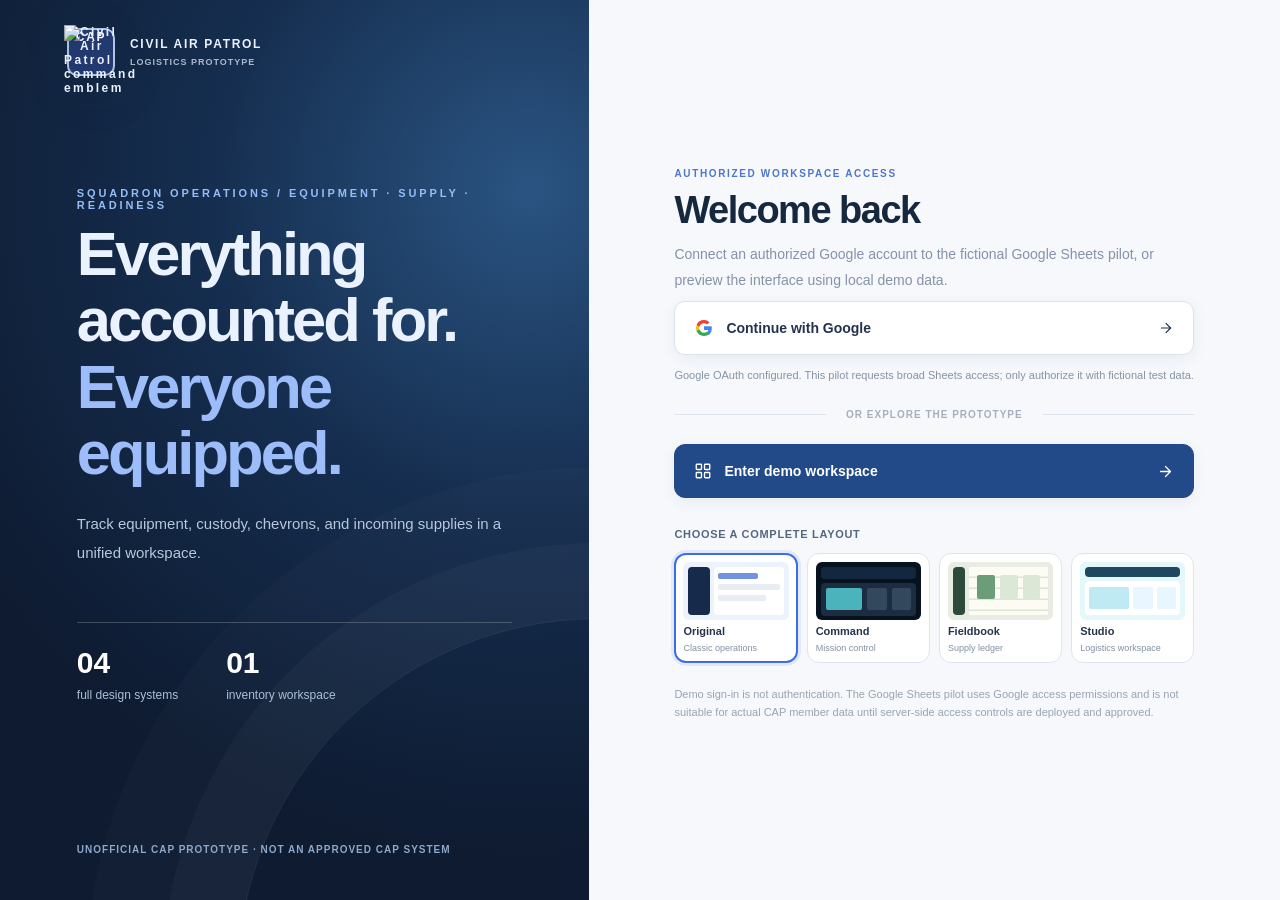
==== index.html @ 240fc0fa "Load four design architectures with restrictive frontend CSP" ====
<!doctype html>
<html lang="en">
<head>
  <meta charset="UTF-8" />
  <meta name="viewport" content="width=device-width,initial-scale=1.0" />
  <meta name="referrer" content="strict-origin-when-cross-origin" />
  <meta http-equiv="Content-Security-Policy" content="default-src 'self'; base-uri 'self'; object-src 'none'; form-action 'self'; frame-ancestors 'none'; script-src 'self' https://accounts.google.com/gsi/client; style-src 'self' 'unsafe-inline' https://accounts.google.com/gsi/style; img-src 'self' https://upload.wikimedia.org data:; connect-src 'self' https://accounts.google.com/gsi/ https://sheets.googleapis.com https://www.googleapis.com; frame-src https://accounts.google.com/gsi/; upgrade-insecure-requests" />
  <meta name="theme-color" content="#101c31" />
  <meta name="description" content="Squadron Logistics: fictional-data inventory and equipment issue management proof of concept." />
  <title>Squadron Logistics · Operations</title>
  <link rel="stylesheet" href="./styles.css" />
  <link rel="stylesheet" href="./themes.css" />
  <link rel="stylesheet" href="./design-systems.css" />
</head>
<body>
  <div id="app"></div>
  <script src="https://accounts.google.com/gsi/client" async defer></script>
  <script src="./config.js"></script>
  <script src="./sheets-adapter.js"></script>
  <script src="./app.js" defer></script>
</body>
</html>
---- styles.css ----
:root{font-family:Inter,-apple-system,BlinkMacSystemFont,"Segoe UI",Roboto,Arial,sans-serif;color:#17263d;background:#f5f7fb;font-synthesis:none;--dark:#101c31;--dark2:#162840;--line:#e7ebf1;--muted:#738094;--blue:#3563e9;--blue-dark:#2447bb;--green:#159a72;--amber:#da8b20;--red:#d4535f;--shadow:0 2px 6px rgba(19,38,70,.035),0 12px 30px rgba(19,38,70,.025)}*{box-sizing:border-box}body{margin:0;min-height:100vh}button,input,select,textarea{font:inherit}button{cursor:pointer}button:disabled{opacity:.45;cursor:not-allowed}svg{display:block}.layout{display:flex;min-height:100vh}.sidebar{width:260px;flex:none;background:#111e33;color:#dce5f0;display:flex;flex-direction:column;min-height:100vh;position:sticky;top:0;height:100vh;border-right:1px solid #1b2c45}.brand{padding:27px 21px 29px;display:flex;align-items:center;gap:12px}.brand-logo{height:37px;width:37px;background:linear-gradient(145deg,#6081ff,#3152dc);border-radius:11px;color:white;display:grid;place-items:center;box-shadow:0 4px 14px #274ebc55}.brand-copy b{display:block;font-size:15px;letter-spacing:-.25px;color:white}.brand-copy span{font-size:11px;color:#94a6c1;letter-spacing:.02em}.nav-section{margin:9px 19px 11px;color:#61758f;font-size:10px;font-weight:750;text-transform:uppercase;letter-spacing:1.7px}.nav-list{padding:0 11px}.nav-item{display:flex;align-items:center;gap:13px;width:100%;border:0;text-align:left;padding:12px 15px;margin:2px 0;color:#aebcd0;background:transparent;border-radius:9px;font-size:13px;font-weight:550;transition:.15s}.nav-item .ni{width:18px;height:18px}.nav-item:hover{background:#1d304b;color:white}.nav-item.active{background:#23416a;color:#fff;box-shadow:inset 3px 0 0 #6f9bff}.nav-number{margin-left:auto;font-size:11px;background:#2e4160;color:#cedcf0;padding:3px 7px;border-radius:20px}.sidebar-bottom{margin-top:auto;padding:20px 16px 25px}.side-help{border:1px solid #2c3f5b;border-radius:12px;padding:14px;background:#172740}.side-help .pill{display:inline-block;color:#9dc0ff;font-size:10px;font-weight:750;letter-spacing:.5px;margin-bottom:8px}.side-help b{display:block;color:#f3f7ff;font-size:12px;margin-bottom:5px}.side-help p{font-size:11px;color:#8fa2be;line-height:1.6;margin:0}.side-user{display:flex;align-items:center;gap:10px;margin-top:20px;border-top:1px solid #263650;padding-top:20px}.avatar{height:33px;width:33px;background:#375a95;color:white;border-radius:10px;display:grid;place-items:center;font-size:11px;font-weight:800}.side-user strong{display:block;font-size:12px;color:#e7eff8}.side-user small{font-size:11px;color:#91a3bc}.main{flex:1;min-width:0}.topbar{height:74px;background:#fff;border-bottom:1px solid #e9edf3;display:flex;align-items:center;justify-content:space-between;padding:0 41px}.breadcrumbs{font-size:12px;color:#92a0b3;display:flex;align-items:center;gap:9px}.breadcrumbs strong{color:#34415a;font-weight:650}.top-actions{display:flex;align-items:center;gap:13px}.demo-pill{background:#eef5ff;border:1px solid #dbe9ff;color:#3565c2;border-radius:30px;padding:7px 11px;font-size:11px;font-weight:720;display:flex;align-items:center;gap:7px}.dot{height:6px;width:6px;background:currentColor;border-radius:50%}.top-date{font-size:12px;color:#8894a6}.top-circle{width:34px;height:34px;border-radius:50%;background:#f2f5fb;display:grid;place-items:center;border:1px solid #e8edf5;color:#57729a}.content{padding:33px 41px 50px;max-width:1570px;margin:0 auto}.page-lead{display:flex;align-items:flex-start;justify-content:space-between;gap:20px;margin-bottom:26px}.eyebrow{font-size:10px;font-weight:800;text-transform:uppercase;letter-spacing:2px;color:#4e76ca;margin-bottom:9px}.page-lead h1{font-size:28px;letter-spacing:-1.1px;margin:0 0 7px;font-weight:760;color:#19283e}.page-lead p{color:#7a879b;font-size:13px;margin:0;line-height:1.55}.actions{display:flex;align-items:center;gap:10px;flex-wrap:wrap}.btn{display:inline-flex;align-items:center;justify-content:center;gap:8px;border-radius:9px;padding:10px 14px;border:1px solid #dce3ef;background:#fff;color:#34455e;font-weight:650;font-size:12px;min-height:38px;box-shadow:0 1px 1px #172a4908;transition:background .15s,border-color .15s,transform .15s}.btn svg{width:15px;height:15px}.btn:hover{background:#f6f9fe;border-color:#c8d3e5}.btn:active{transform:translateY(1px)}.btn-primary{color:white;background:#3563e9;border-color:#3563e9;box-shadow:0 3px 8px #3463e922}.btn-primary:hover{color:white;background:#294fd0;border-color:#294fd0}.btn-danger{color:#c74652;border-color:#f4d4d8}.btn-ghost{box-shadow:none;background:transparent;border:0}.btn-small{min-height:30px;padding:6px 10px;font-size:11px}.btn-icon{min-height:32px;width:34px;padding:6px}.metrics{display:grid;grid-template-columns:repeat(4,minmax(0,1fr));gap:17px;margin-bottom:20px}.metric{border:1px solid #e8edf4;background:#fff;border-radius:13px;padding:19px 20px;box-shadow:var(--shadow)}.metric-head{display:flex;justify-content:space-between;align-items:center;margin-bottom:19px}.metric-label{font-size:12px;color:#6f7d91;font-weight:600}.metric-icon{width:34px;height:34px;border-radius:10px;display:grid;place-items:center}.metric-icon svg{height:17px;width:17px}.metric-icon.blue{color:#386cda;background:#edf3ff}.metric-icon.green{color:#159b73;background:#e9f8f2}.metric-icon.amber{color:#bb801b;background:#fff5df}.metric-icon.red{color:#ca5c5d;background:#fff0f0}.metric-number{font-size:29px;font-weight:780;letter-spacing:-1.1px;color:#1a2940;line-height:1}.metric-foot{margin-top:10px;color:#99a4b2;font-size:11px;display:flex;gap:5px;align-items:center}.metric-foot .positive{color:#179574;font-weight:700}.dashboard-grid{display:grid;grid-template-columns:1.54fr 1fr;gap:19px;margin-bottom:20px}.panel{background:#fff;border:1px solid #e9edf3;border-radius:13px;box-shadow:var(--shadow);min-width:0;overflow:hidden}.panel-head{display:flex;align-items:flex-start;justify-content:space-between;padding:20px 22px 17px;gap:12px}.panel-head h3{font-size:14px;letter-spacing:-.25px;margin:0 0 5px;color:#24324a}.panel-head p{font-size:11px;color:#94a0b1;margin:0}.link{border:0;background:none;color:#426cde;font-size:11px;font-weight:700;padding:5px 0}.utilization{display:flex;justify-content:space-between;align-items:end;margin:12px 22px 18px}.utilization h2{font-size:28px;margin:0;font-weight:780;letter-spacing:-1px}.utilization p{font-size:11px;color:#99a6b7;margin:4px 0 0}.utilization svg{max-width:100%}.category-bars{padding:3px 22px 25px}.category-line{margin-top:17px}.category-top{display:flex;align-items:center;justify-content:space-between;font-size:11px;color:#5e6b80;margin-bottom:7px}.category-top b{color:#394760;font-weight:700}.bar-track{height:7px;background:#eff2f8;border-radius:12px;overflow:hidden}.bar-fill{height:100%;background:#5679ea;border-radius:12px}.bar-fill.teal{background:#49a9ae}.bar-fill.sky{background:#84b0e4}.bar-fill.purple{background:#9b90d2}.activity-list{padding:0 22px 21px}.activity-row{display:flex;gap:12px;position:relative;padding:13px 0;border-top:1px solid #f0f2f6}.activity-symbol{flex:none;width:29px;height:29px;border-radius:9px;background:#eef4ff;color:#4572d8;display:grid;place-items:center}.activity-symbol svg{width:14px;height:14px}.activity-symbol.return{background:#eaf8f1;color:#129b78}.activity-symbol.order{background:#f1efff;color:#7d67c7}.activity-symbol.edit{background:#fff3e6;color:#c08732}.activity-copy{flex:1;min-width:0}.activity-copy strong{font-size:11px;color:#2d3e56;display:block;margin-bottom:4px}.activity-copy span{font-size:11px;color:#9aa6b6;line-height:1.5;display:block;overflow-wrap:anywhere}.activity-time{color:#a1abbb;font-size:10px;white-space:nowrap}.data-panel{background:#fff;border:1px solid #e8edf5;border-radius:13px;overflow:hidden;box-shadow:var(--shadow)}.data-toolbar{padding:16px 20px;display:flex;gap:10px;align-items:center;justify-content:space-between;flex-wrap:wrap}.toolbar-left{display:flex;gap:10px;flex-wrap:wrap;align-items:center}.search{display:flex;align-items:center;gap:8px;background:#fbfcfe;border:1px solid #e4e9f1;border-radius:8px;padding:0 11px;min-width:225px;height:36px;color:#98a6b7}.search input{border:0;outline:0;font-size:12px;width:100%;background:transparent;color:#24364e}.search svg{width:15px;height:15px;flex:none}.filter-select{height:36px;padding:0 27px 0 11px;border:1px solid #e4eaf1;background:#fff;border-radius:8px;color:#58677b;font-size:12px;outline:none}.table-scroll{overflow:auto;width:100%}.data-table{width:100%;border-collapse:collapse;min-width:710px;text-align:left}.data-table th{background:#fbfcff;color:#8d9bad;font-size:10px;font-weight:760;text-transform:uppercase;letter-spacing:.9px;white-space:nowrap;padding:13px 19px;border-top:1px solid #edf1f6;border-bottom:1px solid #e8edf3}.data-table td{padding:14px 19px;color:#47566d;font-size:12px;border-bottom:1px solid #f0f2f6;white-space:nowrap}.data-table tbody tr:hover{background:#fbfcff}.data-table tbody tr:last-child td{border-bottom:0}.item-label{display:flex;align-items:center;gap:10px}.item-square{width:33px;height:33px;flex:none;border-radius:9px;color:#5d74b0;background:#eef2fa;display:grid;place-items:center}.item-square svg{width:16px;height:16px}.item-name{font-size:12px;font-weight:740;color:#26354d}.item-sub{font-size:10px;color:#a1adbb;margin-top:4px}.tag{display:inline-flex;align-items:center;gap:5px;border-radius:30px;padding:5px 9px;background:#f1f4f8;font-size:10px;font-weight:710;color:#748198}.tag::before{content:"";height:5px;width:5px;border-radius:50%;background:currentColor}.tag.green{color:#1c9a72;background:#eaf8f2}.tag.amber{color:#b98523;background:#fff6e7}.tag.red{color:#cf6770;background:#fff0f1}.tag.blue{color:#4374d6;background:#ecf3ff}.tag.purple{color:#8169c4;background:#f2effd}.table-bottom{display:flex;align-items:center;justify-content:space-between;border-top:1px solid #edf1f6;padding:13px 18px;color:#9aa7b6;font-size:11px}.empty{padding:60px 20px;text-align:center;color:#8b98aa}.empty .empty-icon{display:grid;place-items:center;width:56px;height:56px;border-radius:15px;background:#f1f5fc;color:#7790bd;margin:0 auto 14px}.empty h3{margin:0 0 7px;color:#4f5d72;font-size:14px}.empty p{font-size:12px;margin:0}.notice{border:1px solid #dfebfc;background:#f5f9ff;padding:12px 15px;border-radius:9px;color:#5473a4;line-height:1.5;font-size:12px;margin-bottom:18px;display:flex;gap:9px}.notice svg{flex:none;margin-top:1px}.form-overlay{position:fixed;inset:0;background:#0d1d36a1;z-index:40;display:flex;justify-content:flex-end;animation:fade .18s}.drawer{background:#fff;width:min(510px,100vw);min-height:100vh;overflow:auto;box-shadow:-15px 0 50px #101a3329;animation:enter .23s}.drawer-header{padding:26px 29px 24px;border-bottom:1px solid #ecf0f5;display:flex;justify-content:space-between;align-items:start}.drawer-header h2{margin:2px 0 6px;font-size:22px;letter-spacing:-.6px}.drawer-header p{margin:0;color:#95a2b3;font-size:12px}.close{width:34px;height:34px;display:grid;place-items:center;border:1px solid #e5eaf2;background:#fff;border-radius:9px;color:#63738c}.drawer-form{padding:24px 29px 30px;display:flex;flex-direction:column;gap:18px}.form-row{display:grid;grid-template-columns:1fr 1fr;gap:13px}.field{display:flex;flex-direction:column;gap:7px;min-width:0}.field label{font-size:11px;font-weight:750;color:#42536b}.field input,.field select,.field textarea{background:#fff;width:100%;border:1px solid #dce4ee;border-radius:8px;color:#22354f;padding:10px 11px;font-size:12px;outline:0;min-height:40px}.field textarea{resize:vertical;min-height:90px}.field input:focus,.field textarea:focus,.field select:focus{border-color:#648afa;box-shadow:0 0 0 3px #5381ff1b}.field-hint{font-size:10px;color:#91a0b1;margin:0;line-height:1.4}.drawer-footer{border-top:1px solid #edf1f5;padding:18px 29px;display:flex;justify-content:flex-end;gap:10px;position:sticky;bottom:0;background:#fff;margin-top:auto}.toast-zone{position:fixed;bottom:24px;right:24px;z-index:90;display:grid;gap:8px}.toast{box-shadow:0 8px 35px #13243d25;background:#162840;color:white;padding:13px 17px;border-radius:10px;font-size:12px;display:flex;align-items:center;gap:10px;max-width:380px}.toast svg{color:#73e0b3}.toast.error svg{color:#ff9ba4}.two-col{display:grid;grid-template-columns:1fr 1fr;gap:17px}.info-card{padding:22px;border:1px solid #e7ecf3;border-radius:12px;background:white}.info-card h3{font-size:14px;margin:0 0 7px}.info-card p{font-size:12px;color:#8190a4;line-height:1.6;margin:0 0 18px}.setting-item{border-top:1px solid #ecf0f5;padding:15px 0;display:flex;justify-content:space-between;align-items:center;gap:14px;font-size:12px}.setting-item b{color:#34445e}.setting-item span{display:block;color:#93a0b0;font-size:11px;margin-top:4px}.status-line{display:flex;align-items:center;gap:7px;color:#358d77;font-size:11px;font-weight:730}.timeline-item{display:flex;gap:13px;padding:17px 20px;border-bottom:1px solid #eff1f5}.timeline-icon{width:34px;height:34px;background:#edf3fc;border-radius:10px;display:grid;place-items:center;flex:none;color:#5c7acc}.timeline-copy{flex:1}.timeline-copy h4{font-size:12px;margin:1px 0 6px}.timeline-copy p{margin:0;font-size:11px;color:#91a0b3}.timeline-copy small{display:block;color:#a0adba;margin-top:8px;font-size:10px}.heading-line{display:flex;align-items:center;gap:10px;margin:22px 0 12px}.heading-line h3{font-size:13px;color:#3f4e63}.heading-line hr{flex:1;border:0;border-top:1px solid #e6ebf2}.mobile-toggle{display:none}.mobile-shade{display:none}@keyframes enter{from{transform:translateX(40px);opacity:.8}to{transform:translateX(0);opacity:1}}@keyframes fade{from{opacity:0}to{opacity:1}}@media(max-width:1130px){.sidebar{width:218px}.content{padding:26px 25px}.topbar{padding:0 25px}.metrics{gap:10px}.metric{padding:15px}.dashboard-grid{grid-template-columns:1fr 1fr}}@media(max-width:850px){.sidebar{position:fixed;left:0;z-index:30;transform:translateX(-100%);transition:transform .2s;width:260px}.sidebar.open{transform:translateX(0)}.mobile-shade.show{display:block;position:fixed;inset:0;background:#0e1e337a;z-index:25}.mobile-toggle{display:grid;place-items:center;width:32px;height:32px;background:none;border:0;color:#465b77;margin-right:9px}.topbar{justify-content:flex-start}.top-actions{margin-left:auto}.top-date{display:none}.metrics{grid-template-columns:repeat(2,1fr)}.dashboard-grid{grid-template-columns:1fr}}@media(max-width:560px){.content{padding:20px 14px 35px}.topbar{padding:0 14px;height:62px}.page-lead{display:block}.page-lead h1{font-size:23px}.page-lead .actions{margin-top:18px}.metric{padding:15px}.metric-number{font-size:25px}.metrics{gap:9px}.panel-head{padding:17px}.category-bars,.activity-list{padding-left:17px;padding-right:17px}.data-toolbar{padding:12px}.search{min-width:100%;flex:1}.toolbar-left{flex:1;width:100%}.two-col{grid-template-columns:1fr}.demo-pill{font-size:10px}.form-row{grid-template-columns:1fr}.drawer-form{padding:20px}.drawer-header{padding:22px}.drawer-footer{padding:15px}.top-circle{display:none}}
---- themes.css ----
/* Four functional UI appearances. Original retains the 2026 proof-of-concept styling. */
:root{--focus:#5c7cff}
button:focus-visible,input:focus-visible,select:focus-visible{outline:3px solid var(--focus);outline-offset:3px}
.login-layout{min-height:100vh;display:grid;grid-template-columns:minmax(380px,46%) minmax(0,1fr);background:#f6f8fc}
.login-hero{background:radial-gradient(circle at 90% 21%,#2a5482 0,#152d4e 37%,#0e1b31 75%);color:#eaf2ff;padding:45px clamp(30px,6vw,96px);display:flex;flex-direction:column;position:relative;overflow:hidden}
.login-hero::after{content:"";position:absolute;width:720px;height:720px;border:1px solid #ffffff16;border-radius:50%;bottom:-440px;right:-370px;box-shadow:0 0 0 75px #ffffff07,0 0 0 151px #ffffff04;pointer-events:none}
.login-brand{display:flex;align-items:center;gap:12px;letter-spacing:2.4px;font-size:12px;font-weight:850}
.login-symbol,.login-mark{display:grid;place-items:center;width:51px;height:51px;border:1px solid #ffffff45;border-radius:15px;background:#ffffff17}
.login-hero-body{margin:auto 0;max-width:550px;position:relative;z-index:1}
.login-overline{font-size:11px;font-weight:750;letter-spacing:2.9px;color:#94bdf7;margin:0 0 24px}
.login-hero h2{font-size:clamp(40px,4.8vw,68px);letter-spacing:-2.9px;line-height:1.08;margin:0 0 24px;font-weight:780}
.login-hero h2 em{font-style:normal;color:#9dbcfa}
.login-hero-body>p:not(.login-overline){font-size:15px;line-height:1.9;color:#b7c7dc;max-width:470px}
.login-hero-stats{display:flex;gap:48px;margin-top:55px;border-top:1px solid #ffffff35;padding-top:23px;font-size:12px;color:#a9bfd7}
.login-hero-stats span{display:flex;flex-direction:column;gap:8px}.login-hero-stats strong{font-size:30px;color:white;font-weight:650}
.login-hero-footer{position:relative;z-index:1;font-size:10px;letter-spacing:1.5px;color:#8ca8ca;font-weight:650}
.login-main{padding:48px 20px;display:grid;place-items:center;overflow:auto}.login-card{width:min(520px,95%);padding:24px 0}
.login-mark{color:#456be4;background:#eef3ff;border:1px solid #dfe8ff;width:48px;height:48px;margin-bottom:27px}
.login-card .eyebrow{letter-spacing:1.65px}.login-card h1{font-size:38px;letter-spacing:-1.5px;line-height:1.1;color:#16283e;margin:11px 0}
.login-subtitle{font-size:14px;color:#8592a7;line-height:1.8;margin:0 0 28px}
.login-google,.login-demo{width:100%;min-height:54px;border:1px solid #dce3ee;background:#fff;display:flex;align-items:center;justify-content:center;gap:12px;border-radius:11px;color:#22334f;font-size:14px;font-weight:720;cursor:pointer;box-shadow:0 4px 15px #152b4310}
.login-google svg:last-child,.login-demo svg:last-child{margin-left:auto}
.login-google svg:first-child,.login-demo svg:first-child{margin-left:0}.login-google{justify-content:flex-start;padding:0 19px}
.login-demo{background:#234a88;color:#fff;border-color:#234a88;justify-content:flex-start;padding:0 19px}
.login-google:hover{background:#f7faff}.login-demo:hover{background:#1a3766}
.login-helper{font-size:11px;color:#8593a6;line-height:1.6;margin:12px 0 0}
.login-divider{height:60px;display:flex;align-items:center;gap:20px;color:#a5afbe;font-size:10px;font-weight:800;letter-spacing:1px}
.login-divider:before,.login-divider:after{content:"";height:1px;background:#dce3ed;flex:1}
.login-theme-title{font-size:11px;font-weight:800;letter-spacing:.7px;text-transform:uppercase;color:#556780;margin:30px 0 13px}
.theme-gallery{display:grid;grid-template-columns:repeat(4,minmax(0,1fr));gap:9px}
.theme-option{display:flex;flex-direction:column;gap:4px;min-width:0;padding:8px;border:1px solid #dfe5ee;border-radius:12px;background:#fff;color:#26354b;text-align:left;cursor:pointer}
.theme-option:hover{border-color:#7389bb}.theme-option.selected{border:2px solid #426de2;padding:7px;box-shadow:0 0 0 3px #dfe9ff}
.theme-option>b{font-size:11px;line-height:1.35}.theme-option>small{font-size:9px;line-height:1.2;color:#8190a2}
.theme-swatch{height:58px;border-radius:6px;overflow:hidden;display:flex;gap:4px;padding:5px;background:#edf3fc;width:100%}
.theme-swatch>.swatch-side{width:23%;border-radius:4px;background:#162b4b}
.theme-swatch>.swatch-main{flex:1;display:flex;flex-direction:column;gap:5px;padding:6px 4px;background:#fff;border-radius:4px}
.theme-swatch i{height:6px;width:100%;background:#e8edf5;border-radius:2px}.theme-swatch i:first-child{background:#7192df;width:65%}.theme-swatch i:last-child{width:78%}
.theme-swatch.midnight{background:#07121f}.theme-swatch.midnight>.swatch-side{background:#142740}.theme-swatch.midnight>.swatch-main{background:#1d2d41}.theme-swatch.midnight i{background:#33485c}.theme-swatch.midnight i:first-child{background:#4bb3bc}
.theme-swatch.forest{background:#e8ece2}.theme-swatch.forest>.swatch-side{background:#2e4a3a}.theme-swatch.forest>.swatch-main{background:#fbfbf5}.theme-swatch.forest i:first-child{background:#6b9e78}
.theme-swatch.arctic{background:#e4f7fb}.theme-swatch.arctic>.swatch-side{background:#1d4860}.theme-swatch.arctic>.swatch-main{background:#ffffff}.theme-swatch.arctic i:first-child{background:#45b2cc}
.login-footnote{margin-top:22px;font-size:11px;color:#98a4b3;line-height:1.65}
.login-error{margin:10px 0 18px;padding:13px;background:#fff4f1;border:1px solid #f5c5bd;color:#b14d45;border-radius:10px;font-size:12px;display:flex;gap:10px;line-height:1.5}
.grade-chip{display:inline-flex;gap:7px;align-items:center;background:#eef2fb;color:#3f629b;border:1px solid #d7e3fb;border-radius:20px;padding:4px 9px;font-size:10px;font-weight:800;white-space:nowrap}
.grade-stripes{font-size:15px;letter-spacing:-2px;line-height:1;transform:rotate(-20deg)}.grade-label{margin-top:6px}
.rank-feature{display:flex;gap:20px;justify-content:space-between;align-items:center;padding:27px 35px;background:linear-gradient(105deg,#162f4e,#2c5689);border-radius:14px;color:white;margin-bottom:20px;overflow:hidden}
.rank-feature .eyebrow{color:#bad8ff}.rank-feature h2{font-size:29px;margin:11px 0;letter-spacing:-.6px}.rank-feature p{font-size:12px;line-height:1.7;color:#c5d7ec;max-width:560px}
.rank-illustration{display:flex;flex-direction:column;gap:13px;transform:rotate(-15deg);padding:10px 30px}.rank-illustration i{width:95px;height:14px;transform:skewY(-19deg);background:#a8c4e2;border-radius:3px;box-shadow:0 4px 0 #ffffff33}
.insignia-list{display:grid;grid-template-columns:repeat(4,minmax(0,1fr));gap:15px}.insignia-card{padding:20px;background:#fff;border:1px solid #e5eaf2;border-radius:14px;display:flex;flex-direction:column;min-height:245px}
.insignia-icon{height:48px;width:48px;display:grid;place-items:center;background:#eaf0fa;color:#4164a3;border-radius:11px;margin-bottom:16px}.insignia-card strong{font-size:12px;line-height:1.5;color:#253653}.insignia-card small{font-size:10px;color:#91a1b3;margin:8px 0}.insignia-card div:not(.insignia-icon){margin-top:auto;color:#9aabc0;font-size:11px}.insignia-card div>b{font-size:24px;color:#22344e}.insignia-card .btn{margin-top:15px;justify-content:center}
.grade-palette{display:flex;flex-wrap:wrap;gap:9px}.muted-note{color:#91a0b2;font-size:12px}.top-logout{cursor:pointer;border:0}.top-logout:hover{background:#eaf0fa}
/* Theme: Midnight — dark command center */
:root[data-theme="midnight"]{color-scheme:dark;--focus:#5ed5d7;background:#0b1626}
[data-theme="midnight"] body,[data-theme="midnight"] .main,[data-theme="midnight"] .content{background:#0d1726;color:#e8f2ff}
[data-theme="midnight"] .sidebar{background:#09111e;border-color:#17263a}
[data-theme="midnight"] .sidebar .nav-item.active{background:#224458;box-shadow:inset 3px 0 0 #4cc3c2}
[data-theme="midnight"] .topbar,[data-theme="midnight"] .panel,[data-theme="midnight"] .data-panel,[data-theme="midnight"] .metric,[data-theme="midnight"] .info-card,[data-theme="midnight"] .insignia-card,[data-theme="midnight"] .drawer{background:#18263a;border-color:#2e3f56;color:#eaf2ff}
[data-theme="midnight"] :is(.page-lead h1,.metric-number,.panel h3,.data-panel h3,.item-name,.info-card h3,.setting-item b,.insignia-card strong,.insignia-card div>b){color:#eff7ff}
[data-theme="midnight"] :is(.topbar,.data-table th,.table-bottom,.setting-item,.drawer-header,.drawer-footer,.data-table td){border-color:#33465e}
[data-theme="midnight"] .data-table th,[data-theme="midnight"] .data-table tbody tr:hover,[data-theme="midnight"] .drawer-footer{background:#1a2c42}
[data-theme="midnight"] .data-table td{color:#c8d9e9}
[data-theme="midnight"] :is(.field input,.field select,.field textarea,.search,.filter-select,.btn,.close,.theme-option){background:#233750;color:#f5faff;border-color:#375272}
[data-theme="midnight"] .notice{background:#223850;border-color:#315879;color:#cce4ff}
[data-theme="midnight"] .metric-icon.blue{background:#234b65;color:#8bcadf}
[data-theme="midnight"] .btn-primary,[data-theme="midnight"] .bar-fill{background:#27a9ad}
[data-theme="midnight"] .login-layout{background:#0d1726}
[data-theme="midnight"] .login-hero{background:radial-gradient(circle at 90% 20%,#1f4e57,#0b1829 75%)}
[data-theme="midnight"] .login-card h1,[data-theme="midnight"] .login-theme-title{color:#eff7ff}
[data-theme="midnight"] .login-card .eyebrow,[data-theme="midnight"] .login-subtitle{color:#8ba9bf}
[data-theme="midnight"] .login-google,[data-theme="midnight"] .theme-option{background:#1d2d40;border-color:#354d63;color:#edf6ff}
[data-theme="midnight"] .login-demo{background:#188c93;border-color:#188c93}
/* Theme: Forest — warm field operations */
:root[data-theme="forest"]{--focus:#5f9979;background:#edf1e9}
[data-theme="forest"] body,[data-theme="forest"] .main{background:#f1f3eb}
[data-theme="forest"] .sidebar{background:#263f34}
[data-theme="forest"] .nav-item.active{background:#456e58;box-shadow:inset 3px 0 0 #c4d69c}
[data-theme="forest"] .brand-logo,[data-theme="forest"] .btn-primary,[data-theme="forest"] .bar-fill{background:#5d906b}
[data-theme="forest"] :is(.topbar,.panel,.data-panel,.metric,.info-card,.insignia-card){background:#fcfdf8;border-color:#dce6d7}
[data-theme="forest"] .data-table th{background:#f5f8f0}
[data-theme="forest"] .metric-icon.blue{color:#497257;background:#e5f0e4}
[data-theme="forest"] .login-layout{background:#f4f6ef}
[data-theme="forest"] .login-hero{background:radial-gradient(circle at 90% 20%,#507966,#253f33 74%)}
[data-theme="forest"] .login-hero h2 em{color:#c5e0b4}
[data-theme="forest"] .login-demo{background:#406d53;border-color:#406d53}
[data-theme="forest"] .rank-feature{background:linear-gradient(120deg,#345844,#69946c)}
/* Theme: Arctic — brighter minimalist cards */
:root[data-theme="arctic"]{--focus:#3db8cd;background:#f5fbff}
[data-theme="arctic"] body,[data-theme="arctic"] .main{background:#f5fbff}
[data-theme="arctic"] .sidebar{background:#1c4560}
[data-theme="arctic"] .nav-item.active{background:#286b80;box-shadow:inset 3px 0 0 #69ddeb}
[data-theme="arctic"] :is(.panel,.data-panel,.metric,.info-card,.insignia-card){border-radius:20px;box-shadow:0 12px 35px #274d6910}
[data-theme="arctic"] :is(.btn,.tag,.search,.filter-select){border-radius:16px}
[data-theme="arctic"] .brand-logo,[data-theme="arctic"] .btn-primary,[data-theme="arctic"] .bar-fill{background:#278dac}
[data-theme="arctic"] .metric-icon.blue{background:#e1f7ff;color:#2f90ac}
[data-theme="arctic"] .login-layout{background:#f5fbff}
[data-theme="arctic"] .login-hero{background:radial-gradient(circle at 90% 20%,#3188a0,#174057 72%)}
[data-theme="arctic"] .login-hero h2 em{color:#a7f3fb}
[data-theme="arctic"] .login-demo{background:#2388ad;border-color:#2388ad}
[data-theme="arctic"] .rank-feature{background:linear-gradient(110deg,#19617a,#2d9ab3)}
@media(max-width:1150px){.insignia-list{grid-template-columns:repeat(2,minmax(0,1fr))}}
@media(max-width:920px){.login-layout{grid-template-columns:1fr}.login-hero{min-height:280px;padding:27px 35px}.login-hero-body{margin:38px 0 20px}.login-hero h2{font-size:36px;letter-spacing:-1.3px}.login-hero-stats,.login-hero-footer{display:none}.login-main{padding:25px 15px}.login-card{width:min(600px,100%);padding:10px}.login-mark{display:none}}
@media(max-width:560px){.login-hero{min-height:245px}.login-hero h2{font-size:32px}.login-hero-body>p:not(.login-overline){font-size:12px}.theme-gallery{gap:6px}.theme-option{padding:6px}.theme-option>b{font-size:10px}.theme-option>small{display:none}.rank-feature{padding:24px}.rank-illustration{display:none}.insignia-list{grid-template-columns:1fr}.insignia-card{min-height:180px}.login-card h1{font-size:32px}}
/* Contrast refinements for Midnight theme: tables, quiet text, chart tracks */
[data-theme="midnight"] .activity-copy strong,[data-theme="midnight"] .activity-copy span,[data-theme="midnight"] .category-top span,[data-theme="midnight"] .category-top b,[data-theme="midnight"] .utilization p,[data-theme="midnight"] .panel-head p,[data-theme="midnight"] .item-sub,[data-theme="midnight"] .metric-foot,[data-theme="midnight"] .page-lead p,[data-theme="midnight"] .setting-item span,[data-theme="midnight"] .breadcrumbs strong{color:#a9bfd3}
[data-theme="midnight"] .activity-copy strong,[data-theme="midnight"] .category-top span{color:#dce9f5}
[data-theme="midnight"] .activity-row,[data-theme="midnight"] .timeline-item{border-color:#33455d}
[data-theme="midnight"] .bar-track{background:#384d64}
[data-theme="midnight"] .bar-fill{background:#41b2b6}
[data-theme="midnight"] .bar-fill.teal{background:#78d8a6}
[data-theme="midnight"] .bar-fill.sky{background:#5ca9e1}
[data-theme="midnight"] .bar-fill.purple{background:#9c88d2}
[data-theme="midnight"] .metric-icon.green,[data-theme="midnight"] .metric-icon.amber,[data-theme="midnight"] .metric-icon.red{background:#243a50;color:#8abfce}
[data-theme="midnight"] .item-square,[data-theme="midnight"] .insignia-icon{background:#2b425c;color:#b4d3f7}
[data-theme="midnight"] .grade-chip{background:#2c4057;color:#c7e5fc;border-color:#49637e}
[data-theme="midnight"] .rank-feature{background:linear-gradient(100deg,#124b54,#28576a)}
---- design-systems.css ----
/* V3 — Four actual interface architectures. The original system is intentionally untouched. */
.cap-mark{width:var(--mark-size);height:var(--mark-size);display:inline-grid;place-items:center;position:relative;flex:none;isolation:isolate}
.cap-mark img{width:100%;height:100%;object-fit:contain;position:relative;z-index:2;filter:drop-shadow(0 5px 11px #0c1a2816)}
.cap-mark-fallback{position:absolute;inset:6%;display:grid;place-items:center;border:2px solid #b5c7e5;color:#fff;font:bold 12px Arial,sans-serif;border-radius:10px;background:#243b73}
.brand-logo{background:transparent!important;box-shadow:none!important;width:44px;height:44px;display:grid;place-items:center}
.brand{gap:12px}.brand-copy span{font-size:9px;letter-spacing:.4px;line-height:1.5}
.login-brand .cap-mark{flex:none}.login-brand span:not(.cap-mark){display:flex;flex-direction:column;letter-spacing:1.7px}.login-brand small{font-size:9px;opacity:.7;letter-spacing:1px;margin-top:6px}
.login-hero .cap-mark img{filter:drop-shadow(0 5px 18px #001c3c55)}
.login-mark{background:none;border:0;margin-bottom:18px;width:57px;height:57px}
.workspace-frame{position:relative}.missionbar,.studio-rail{display:none}
/* Miniatures communicate layout structure, not just colors. */
.theme-swatch.midnight{display:block;padding:5px}.theme-swatch.midnight>.swatch-side{display:block;width:100%;height:12px;margin-bottom:4px}.theme-swatch.midnight>.swatch-main{height:33px;padding:5px;flex-direction:row}.theme-swatch.midnight i{height:22px;width:24%;}.theme-swatch.midnight i:first-child{width:46%;}
.theme-swatch.forest>.swatch-side{width:13%}.theme-swatch.forest>.swatch-main{padding:8px;background:repeating-linear-gradient(#fcfbf4 0 9px,#dce4d6 10px 11px);border-radius:1px;display:flex;flex-direction:row}.theme-swatch.forest i{height:24px;width:38%;background:#dbe8d6}
.theme-swatch.arctic{flex-direction:column;padding:5px}.theme-swatch.arctic>.swatch-side{height:10px;width:100%;flex:none}.theme-swatch.arctic>.swatch-main{display:flex;flex-direction:row;height:36px;gap:4px}.theme-swatch.arctic i{height:100%;width:30%;background:#e7f6ff}.theme-swatch.arctic i:first-child{width:60%;background:#bfe9f3}
/* Command — widescreen mission-control console with top navigation and monitoring tiles. */
[data-theme="midnight"] .design-midnight{display:grid;grid-template-columns:1fr;grid-template-rows:31px auto 1fr;min-width:0;background:#07111e}
[data-theme="midnight"] .missionbar{display:flex;align-items:center;justify-content:space-between;padding:0 40px;background:#03101b;color:#799eb8;border-bottom:1px solid #254254;letter-spacing:1.6px;font:700 10px ui-monospace,SFMono-Regular,monospace}
[data-theme="midnight"] .missionbar-title{color:#7be5d4}
[data-theme="midnight"] .design-midnight .sidebar{height:auto;min-height:0;width:100%;position:relative;top:auto;display:flex;flex-direction:row;align-items:center;border:0;border-bottom:1px solid #26394e;background:#0b1a2c;padding:9px 24px;gap:26px;z-index:5}
[data-theme="midnight"] .design-midnight .sidebar .brand{padding:0;min-width:235px}
[data-theme="midnight"] .design-midnight .sidebar .brand-copy b{font-size:13px;letter-spacing:.1px}
[data-theme="midnight"] .design-midnight .sidebar .nav-section,[data-theme="midnight"] .design-midnight .sidebar .side-help{display:none}
[data-theme="midnight"] .design-midnight .nav-list{display:flex;align-items:center;flex-wrap:wrap;gap:2px;padding:0;flex:1}
[data-theme="midnight"] .design-midnight .nav-item{margin:0;padding:9px 11px;font-size:11px;border-radius:4px;width:auto;white-space:nowrap;gap:6px;color:#a4bad1}
[data-theme="midnight"] .design-midnight .nav-item svg{width:15px;height:15px}
[data-theme="midnight"] .design-midnight .nav-item.active{box-shadow:none;border:1px solid #267e8c;background:#154052;color:#bdf2eb;padding:8px 10px}
[data-theme="midnight"] .design-midnight .sidebar-bottom{padding:0;margin:0}
[data-theme="midnight"] .design-midnight .side-user{border:0;margin:0;padding:0}
[data-theme="midnight"] .design-midnight .side-user>div:not(.avatar){display:none}
[data-theme="midnight"] .design-midnight .main{width:100%;min-width:0}
[data-theme="midnight"] .design-midnight .topbar{background:#0b192a;border-bottom:1px solid #24394e;height:56px;padding:0 42px}
[data-theme="midnight"] .design-midnight .breadcrumbs{font:600 11px ui-monospace,monospace;letter-spacing:1px;text-transform:uppercase;color:#8aacc1}
[data-theme="midnight"] .design-midnight .content{max-width:1620px;padding:35px 44px 85px}
.command-overline{display:flex;align-items:center;gap:12px;font:700 11px ui-monospace,monospace;letter-spacing:1.8px;color:#67bfc2;margin-bottom:17px}
.command-overline>span{color:#385b67}.command-overline .signal-led{margin-left:auto;background:#11382f;border:1px solid #205a51;border-radius:3px;color:#8ee1bf;padding:7px 10px;letter-spacing:.8px}
.command-hero{background:linear-gradient(108deg,#102740 0%,#0f2b3c 60%,#124752 100%);border:1px solid #315465;min-height:330px;display:grid;grid-template-columns:1.3fr .7fr;gap:20px;align-items:center;overflow:hidden;position:relative;padding:40px 52px;border-radius:3px}
.command-hero:before{content:"";position:absolute;inset:0;background-image:linear-gradient(#58b9c409 1px,transparent 1px),linear-gradient(90deg,#58b9c409 1px,transparent 1px);background-size:27px 27px;pointer-events:none}
.command-heading{position:relative}.command-heading>p:first-child{font:700 11px ui-monospace,monospace;color:#70ddd2;letter-spacing:2px}
.command-heading h1{font-size:clamp(36px,4vw,60px);line-height:1.02;letter-spacing:-2px;margin:12px 0 17px;color:#f6fcff;font-weight:750}
.command-heading h1 span{color:#4de1d0}.command-heading>p:not(:first-child){color:#b1cadd;font-size:13px;line-height:1.7;max-width:425px}
.command-heading .actions{margin-top:27px;display:flex;gap:10px}
.command-heading .btn{border-radius:4px}.command-heading .btn-primary{background:#44c4bf;color:#052b31;border-color:#44c4bf}
.command-radar{display:grid;justify-items:center;position:relative}
.command-dial{width:235px;height:235px;border:2px solid #3ba7a8;border-radius:50%;display:flex;flex-direction:column;align-items:center;justify-content:center;box-shadow:inset 0 0 0 12px #183c4c, inset 0 0 0 13px #65bcbe55,0 0 0 23px #3e879229;background:#0b2939;position:relative}
.command-dial:before,.command-dial:after{content:"";position:absolute;background:#3ab7ba5c}.command-dial:before{height:1px;width:123%;top:50%}.command-dial:after{width:1px;height:123%;left:50%}
.command-dial-value{font:700 58px ui-monospace,monospace;color:#b4fff1;z-index:1;letter-spacing:-5px}.command-dial-label{font:700 9px ui-monospace,monospace;color:#8cc9cf;z-index:1;letter-spacing:1.8px}
.command-dial-under{font:11px ui-monospace,monospace;color:#80b7c4;display:flex;gap:25px;margin-top:29px}
.command-kpi-grid{display:grid;grid-template-columns:repeat(4,minmax(0,1fr));gap:11px;margin:18px 0}
.command-kpi{background:#13263a;border:1px solid #2c4959;padding:22px;min-height:154px;border-radius:3px}
.command-kpi>div{display:flex;justify-content:space-between;gap:10px;align-items:start;color:#69c9c8}.command-kpi small{font:700 10px ui-monospace,monospace;letter-spacing:1px;color:#94b5c5}
.command-kpi strong{display:block;font:600 42px ui-monospace,monospace;letter-spacing:-2px;color:white;margin:8px 0 5px}.command-kpi p{font-size:11px;color:#9ab7ca;margin:0}
.command-lower{display:grid;grid-template-columns:1.55fr 1fr;gap:17px}.command-board,.command-alerts{background:#13263a;border:1px solid #2c465a;padding:25px;border-radius:3px}
.command-panel-title{display:flex;justify-content:space-between;align-items:center;margin-bottom:15px}.command-panel-title small{font:700 10px ui-monospace,monospace;color:#5ac9c7;letter-spacing:1.7px}
.command-panel-title h2{margin:6px 0 0;font-size:21px;color:#e8f7ff}.command-panel-title button{border:0;background:none;color:#68c9c8;font:700 11px ui-monospace,monospace;display:flex;align-items:center;gap:7px;cursor:pointer}
.command-feed{display:grid;grid-template-columns:36px 1fr 60px;gap:13px;align-items:center;padding:17px 0;border-top:1px solid #2e485b}.command-feed .command-index{font:700 11px ui-monospace,monospace;color:#3f8793}
.command-feed strong,.command-feed span:not(.command-index){display:block;color:#d5e7f2;font-size:12px;line-height:1.5}.command-feed div>span{color:#708fa2!important;font-size:11px!important}.command-feed time{color:#82a9bd;font:10px ui-monospace,monospace;text-align:right}
.command-alert-number{font:700 67px ui-monospace,monospace;color:#f9b86d}.command-alert-number small{font-size:12px;letter-spacing:0;color:#bdcbd8}
.command-alerts>p{font-size:12px;line-height:1.7;color:#93adbc;margin:6px 0 25px}.command-alerts .btn{border-radius:4px}.command-compliance{margin-top:34px;display:flex;gap:10px;align-items:center;border-top:1px solid #30485c;padding-top:18px;color:#779cad;font-size:11px;line-height:1.5}
/* Fieldbook — narrow vertical tool rail + editorial paper ledger. */
[data-theme="forest"]{font-family:system-ui,-apple-system,sans-serif}
[data-theme="forest"] .design-forest .sidebar{width:96px;align-items:center;background:#253a30;padding-top:23px;box-shadow:5px 0 30px #243a311c}
[data-theme="forest"] .design-forest .brand{padding:0 0 28px;display:flex;justify-content:center}
[data-theme="forest"] .design-forest .brand-copy,[data-theme="forest"] .design-forest .nav-section,[data-theme="forest"] .design-forest .side-help{display:none}
[data-theme="forest"] .design-forest .nav-list{width:100%;padding:0 12px}
[data-theme="forest"] .design-forest .nav-item{display:flex;justify-content:center;padding:15px 10px;width:100%;margin:4px 0;border-radius:10px;color:#d9e7d7}
[data-theme="forest"] .design-forest .nav-item svg{width:23px;height:23px}
[data-theme="forest"] .design-forest .nav-item>span{display:none}
[data-theme="forest"] .design-forest .nav-item.active{box-shadow:none;background:#dce7d6;color:#254333}
[data-theme="forest"] .design-forest .sidebar-bottom{margin-top:auto;padding:10px 0 25px}
[data-theme="forest"] .design-forest .side-user{margin:0;padding:0;border:0}
[data-theme="forest"] .design-forest .side-user>div:not(.avatar){display:none}
[data-theme="forest"] .design-forest .main{width:calc(100% - 96px)}
[data-theme="forest"] .design-forest .topbar{height:68px;background:#f8f8f1;border-bottom:1px solid #d9ddcf;padding:0 43px}
[data-theme="forest"] .design-forest .content{max-width:1420px;padding:43px 51px 75px}
.fieldbook-top{display:flex;justify-content:space-between;align-items:center;gap:30px;padding-bottom:37px;border-bottom:2px solid #435f47}
.fieldbook-index{font:700 11px ui-monospace,monospace;letter-spacing:2px;color:#63816a}
.fieldbook-top h1{font:normal clamp(46px,5.2vw,72px)/.98 Georgia,'Times New Roman',serif;color:#243e30;margin:15px 0 17px;letter-spacing:-2px}
.fieldbook-top p{font-size:14px;color:#657563;line-height:1.7;max-width:520px}
.fieldbook-stamp{display:flex;flex-direction:column;align-items:center;justify-content:center;gap:12px;width:185px;height:165px;border:2px solid #69836c;border-radius:50% / 48%;transform:rotate(8deg);color:#496d53;font:700 10px ui-monospace,monospace;text-align:center;line-height:1.5;letter-spacing:1px}
.fieldbook-toolbar{display:flex;align-items:center;gap:10px;font:700 11px ui-monospace,monospace;letter-spacing:1px;color:#486451;padding:19px 0}.fieldbook-toolbar>span{margin-left:auto;color:#89957c;font-size:11px;letter-spacing:0}.fieldbook-toolbar .btn{margin-left:10px;border-radius:3px}
.fieldbook-counters{display:grid;grid-template-columns:repeat(4,minmax(0,1fr));border:1px solid #d6dfd0;background:#f7f8f1}
.fieldbook-counters article{padding:23px 22px;border-right:1px solid #d6dfd0;display:flex;flex-direction:column;gap:7px}.fieldbook-counters article:last-child{border:0}.fieldbook-counters span{color:#69806c;font:700 10px ui-monospace,monospace;text-transform:uppercase;letter-spacing:1px}
.fieldbook-counters strong{font:normal 46px Georgia,serif;color:#284634}.fieldbook-counters small{font-size:11px;color:#788c7e;line-height:1.5}
.fieldbook-columns{display:grid;grid-template-columns:1.15fr 1fr;gap:22px;margin-top:24px}.fieldbook-paper{background:#fffefa;border:1px solid #d7decf;padding:28px 28px 22px;box-shadow:5px 6px 0 #e3e9db;min-width:0}
.fieldbook-section{display:flex;justify-content:space-between;align-items:end;margin-bottom:22px;border-bottom:1px solid #cbd6c7;padding-bottom:16px;gap:14px}.fieldbook-section>span{font:700 10px ui-monospace,monospace;letter-spacing:1px;color:#90a394}
.fieldbook-section h2{font:normal 26px Georgia,serif;color:#294631;margin:0}.fieldbook-table-head{display:grid;grid-template-columns:1fr 50px 83px;gap:12px;color:#889c8d;font:700 10px ui-monospace,monospace;letter-spacing:.8px;margin:15px 0}
.fieldbook-entry{display:grid;grid-template-columns:1fr 50px 83px;gap:12px;align-items:center;border-bottom:1px dashed #cad9cb;padding:15px 0}.fieldbook-entry b,.fieldbook-alert b{display:block;font-size:12px;color:#2d4e38;line-height:1.5}.fieldbook-entry small,.fieldbook-alert small{display:block;font-size:11px;color:#78937c;margin-top:3px}.fieldbook-entry>strong{color:#335b41;font-size:14px}.fieldbook-entry time{color:#57775e;font-size:11px}
.fieldbook-alert{display:flex;align-items:center;gap:12px;border-bottom:1px dashed #c9d6c7;padding:15px 0}.fieldbook-alert>span{color:#64866a}.fieldbook-alert>div{flex:1}.fieldbook-alert>strong{font:700 10px ui-monospace,monospace;background:#eef2e8;color:#5b795f;padding:5px}
.fieldbook-link{display:flex;align-items:center;gap:8px;margin-top:20px;border:0;background:none;color:#52765a;font:700 10px ui-monospace,monospace;letter-spacing:1px;cursor:pointer}.fieldbook-footer{display:flex;justify-content:space-between;gap:16px;color:#849883;font:700 10px ui-monospace,monospace;letter-spacing:.7px;margin-top:35px;border-top:1px solid #d0dbcd;padding-top:19px}
/* Studio — airy top navigation with an actual right context rail. */
[data-theme="arctic"] .design-arctic{display:flex;flex-direction:column;background:#f4faff}
[data-theme="arctic"] .design-arctic .sidebar{position:relative;top:auto;width:100%;height:auto;min-height:0;flex-direction:row;align-items:center;justify-content:space-between;border:0;background:#fff;border-bottom:1px solid #e0e9ef;padding:8px clamp(18px,3vw,56px);gap:20px;z-index:4}
[data-theme="arctic"] .design-arctic .sidebar .brand{padding:0;min-width:230px}
[data-theme="arctic"] .design-arctic .sidebar .brand-copy b{color:#203f56}
[data-theme="arctic"] .design-arctic .sidebar .brand-copy span{color:#7e9baa}
[data-theme="arctic"] .design-arctic .sidebar .nav-section,[data-theme="arctic"] .design-arctic .sidebar .side-help{display:none}
[data-theme="arctic"] .design-arctic .nav-list{display:flex;flex-wrap:wrap;gap:4px;align-items:center;justify-content:center;padding:0;flex:1}
[data-theme="arctic"] .design-arctic .nav-item{padding:9px 12px;border-radius:11px;color:#647e91;gap:8px;font-size:11px;width:auto;margin:0}
[data-theme="arctic"] .design-arctic .nav-item svg{height:17px;width:17px}
[data-theme="arctic"] .design-arctic .nav-item.active{background:#e6f5fa;box-shadow:none;color:#1d849e}
[data-theme="arctic"] .design-arctic .sidebar-bottom{margin:0;padding:0}
[data-theme="arctic"] .design-arctic .side-user{border:0;margin:0;padding:0}
[data-theme="arctic"] .design-arctic .side-user>div:not(.avatar){display:none}
[data-theme="arctic"] .design-arctic .main{width:100%}
[data-theme="arctic"] .design-arctic .topbar{border-bottom:0;height:52px;background:transparent;padding:0 clamp(18px,3vw,56px)}
[data-theme="arctic"] .design-arctic .workspace-frame{display:grid;grid-template-columns:minmax(0,1fr) 254px;align-items:start;max-width:1670px;margin:0 auto;gap:18px;padding:6px clamp(16px,3vw,55px) 65px}
[data-theme="arctic"] .design-arctic .content{padding:0;max-width:none;min-width:0}
[data-theme="arctic"] .studio-rail{display:block;align-self:stretch;position:sticky;top:20px;padding-top:3px}
.studio-rail-card{border-radius:20px;background:#e5f3fa;border:1px solid #d4e9f3;padding:26px 21px;color:#214c64}.studio-rail-card .eyebrow{display:block;margin:16px 0 12px;font-size:9px;color:#488ba4;letter-spacing:1.7px}.studio-rail-card h3{font-size:23px;line-height:1.12;letter-spacing:-.5px;margin:0 0 13px}.studio-rail-card p{font-size:12px;line-height:1.6;color:#6b91a4;margin:0}
.studio-rail-links{display:flex;flex-direction:column;gap:4px;margin-top:26px}.studio-rail-links>span{font-size:10px;letter-spacing:1.2px;color:#84a3b2;font-weight:750;margin:0 0 10px}
.studio-rail-links .nav-item{background:transparent;display:flex;text-align:left;padding:12px;border:0;border-radius:11px;color:#3f7690;font-size:12px;width:100%;gap:12px}
.studio-rail-links .nav-item.active{background:#e5f4f8}
.studio-rail-note{display:flex;gap:7px;align-items:center;margin-top:22px;font-size:10px;color:#8badbd;line-height:1.5}
.studio-intro{display:flex;justify-content:space-between;align-items:center;gap:20px;margin:14px 0 28px}.studio-eyebrow{font-size:10px;letter-spacing:1.6px;color:#41a0b3;font-weight:800}
.studio-intro h1{font-size:clamp(38px,3.8vw,55px);line-height:1.1;letter-spacing:-2px;color:#163d54;margin:12px 0 17px}.studio-intro h1 em{font-style:normal;color:#36a0b3}
.studio-intro p{font-size:13px;color:#7a9bac}.studio-action .btn{border-radius:12px;padding:14px 18px}
.studio-statrow{display:grid;grid-template-columns:repeat(4,minmax(0,1fr));gap:13px}.studio-stat{background:#fff;border:1px solid #e0ecf4;border-radius:18px;min-width:0;padding:20px 17px;box-shadow:0 9px 20px #3479a009}
.studio-stat>span{font-size:10px;color:#688ca0;display:flex;align-items:center;gap:7px;white-space:nowrap}.studio-stat>span svg{color:#289ebb;flex:none}.studio-stat>div{display:flex;align-items:end;justify-content:space-between;margin-top:24px}.studio-stat strong{font-size:39px;font-weight:700;letter-spacing:-1px;color:#183e55}.studio-stat small{font:700 11px ui-monospace,monospace;color:#b1ccd8}.studio-stat p{font-size:10px;color:#89a2b1;line-height:1.5;margin:6px 0 0}
.studio-workgrid{display:grid;grid-template-columns:1.15fr 1fr;gap:19px;margin-top:22px}.studio-task-stack,.studio-task-list{min-width:0}.studio-task-list{background:#fff;border:1px solid #e1edf3;border-radius:20px;padding:23px 22px}
.studio-heading{display:flex;align-items:center;justify-content:space-between;margin:0 0 16px;gap:10px}.studio-heading>span{font-size:10px;letter-spacing:1.5px;font-weight:800;color:#83a0b0}.studio-heading>button{border:0;background:transparent;color:#2893b1;display:flex;gap:6px;align-items:center;font-size:11px;cursor:pointer}
.studio-featurecard{background:linear-gradient(120deg,#1b627f,#319bb6);border-radius:19px;min-height:237px;padding:26px;color:white;display:flex;gap:20px;align-items:flex-start;overflow:hidden;position:relative}
.studio-featurecard:after{content:"";position:absolute;width:190px;height:190px;border-radius:50%;border:36px solid #ffffff12;right:-66px;bottom:-110px}
.studio-featureicon{display:grid;place-items:center;width:54px;height:54px;border-radius:16px;background:#ffffff25;flex:none}
.studio-featurecard small{font-size:10px;letter-spacing:1.1px;color:#b1eeef}.studio-featurecard h2{font-size:26px;letter-spacing:-.7px;margin:9px 0}.studio-featurecard p{font-size:12px;color:#c9e7ef;line-height:1.6;margin-bottom:20px}.studio-featurecard button{border:0;background:white;color:#176680;padding:11px 14px;border-radius:9px;display:flex;gap:8px;align-items:center;font-size:11px;font-weight:700;cursor:pointer}
.studio-shortcuts{display:grid;grid-template-columns:1fr 1fr;gap:12px;margin-top:12px}.studio-shortcuts button{display:flex;flex-direction:column;align-items:flex-start;gap:12px;background:white;border:1px solid #e1edf3;padding:19px;border-radius:16px;text-align:left;color:#1b718b;cursor:pointer}
.studio-shortcuts b{color:#355b6c;font-size:13px}.studio-shortcuts span{font-size:10px;color:#7ca1b0;display:flex;align-items:center;gap:6px}
.studio-listrow{display:flex;gap:10px;align-items:center;padding:15px 0;border-bottom:1px solid #eff4f7}.studio-order-symbol{height:37px;width:37px;flex:none;display:grid;place-items:center;border-radius:11px;background:#e8f8fc;color:#4aa4b6}
.studio-listrow>div:nth-child(2){flex:1;min-width:0}.studio-listrow strong{font-size:12px;color:#3c5b69;display:block;overflow:hidden;text-overflow:ellipsis;white-space:nowrap}.studio-listrow span{font-size:10px;color:#92a9b5;display:block;margin-top:4px}.studio-listrow time{font-size:10px;color:#7d9aaa;white-space:nowrap}
/* Login pages are independent layouts, not recolored variants. */
[data-theme="midnight"] .login-layout{grid-template-columns:1fr;grid-template-rows:minmax(270px,39vh) auto;display:grid;min-height:100vh;background:#07121f}
[data-theme="midnight"] .login-hero{padding:35px clamp(25px,6vw,110px);background:repeating-linear-gradient(0deg,transparent 0 38px,#2a6b7b12 39px 40px),linear-gradient(125deg,#0c1c2e,#104052)}
[data-theme="midnight"] .login-hero-body{margin:18px auto 0;text-align:center;max-width:850px}.login-hero-body{z-index:2}
[data-theme="midnight"] .login-hero h2{font:750 clamp(34px,4vw,58px)/1.12 system-ui,sans-serif;letter-spacing:-1px;text-transform:uppercase;margin-bottom:13px}
[data-theme="midnight"] .login-hero-body>p:not(.login-overline),[data-theme="midnight"] .login-hero-stats{display:none}
[data-theme="midnight"] .login-main{padding:27px}.login-layout .login-hero-footer{letter-spacing:1px}
[data-theme="midnight"] .login-main .login-card{width:min(780px,100%);display:grid;grid-template-columns:1fr 1fr;column-gap:22px;align-items:start;padding:15px 0}
[data-theme="midnight"] .login-card>.login-mark,[data-theme="midnight"] .login-card>.eyebrow,[data-theme="midnight"] .login-card>h1,[data-theme="midnight"] .login-card>.login-subtitle,[data-theme="midnight"] .login-card>.login-footnote,[data-theme="midnight"] .login-card>.login-error{grid-column:1/-1}
[data-theme="midnight"] .login-card h1{font-size:28px}.login-card>.login-mark{display:none}[data-theme="midnight"] .login-card>.login-mark{display:none}
[data-theme="midnight"] .login-card>.login-helper,[data-theme="midnight"] .login-card>.login-divider,[data-theme="midnight"] .login-card>.login-theme-title,[data-theme="midnight"] .login-card>.theme-gallery{grid-column:1/-1}
[data-theme="midnight"] .login-card>.login-google,[data-theme="midnight"] .login-card>.login-demo{grid-row:auto}
[data-theme="midnight"] .login-card .theme-gallery{max-width:620px}
[data-theme="forest"] .login-layout{grid-template-columns:minmax(400px,53%) minmax(0,1fr);background:#f5f5ed}
[data-theme="forest"] .login-hero{background:#2d4939;padding:44px 7vw}
[data-theme="forest"] .login-hero:after{border-radius:0;transform:rotate(30deg);box-shadow:none;background:repeating-linear-gradient(0deg,transparent 0 34px,#f6f8e50a 35px 36px);opacity:.8;width:650px;height:900px;right:-200px;bottom:-100px}
[data-theme="forest"] .login-hero h2{font-family:Georgia,serif;font-weight:400;letter-spacing:-2px;line-height:1.13}
[data-theme="forest"] .login-hero h2 em{font-style:italic;color:#d4e7ae}
[data-theme="forest"] .login-card h1{font-family:Georgia,serif;font-weight:400;font-size:47px;letter-spacing:-1px}
[data-theme="forest"] .login-demo{border-radius:3px}.login-card .login-google:focus-visible{outline-offset:5px}
[data-theme="arctic"] .login-layout{display:flex;flex-direction:column;min-height:100vh;background:#f3f9fc}
[data-theme="arctic"] .login-hero{min-height:185px;padding:24px clamp(25px,5vw,90px);background:#fff;color:#2b5a72;flex-direction:row;align-items:center;justify-content:space-between;border-bottom:1px solid #dcebf1}
[data-theme="arctic"] .login-hero:after{display:none}
[data-theme="arctic"] .login-brand{color:#245f76}.login-hero .login-brand{position:absolute;left:clamp(25px,5vw,90px);top:25px}
[data-theme="arctic"] .login-hero-body{margin:38px auto 0;max-width:950px;text-align:center}
[data-theme="arctic"] .login-hero-body h2{font-size:clamp(31px,3.2vw,45px);font-weight:750;letter-spacing:-1px;line-height:1.13;margin:0;color:#1f5d72}
[data-theme="arctic"] .login-hero-body h2 em{color:#339bb0}.login-hero .login-overline{margin-bottom:10px}
[data-theme="arctic"] .login-hero-body>p:not(.login-overline),[data-theme="arctic"] .login-hero-stats,[data-theme="arctic"] .login-hero-footer{display:none}
[data-theme="arctic"] .login-main{padding:20px;display:grid;place-items:start center}
[data-theme="arctic"] .login-card{width:min(1020px,100%);display:grid;grid-template-columns:repeat(2,minmax(0,1fr));gap:12px 35px;background:white;border:1px solid #e0edf2;border-radius:24px;padding:32px 38px;box-shadow:0 20px 65px #24647e12}
[data-theme="arctic"] .login-card>.login-mark,[data-theme="arctic"] .login-card>.eyebrow,[data-theme="arctic"] .login-card>h1,[data-theme="arctic"] .login-card>.login-subtitle,[data-theme="arctic"] .login-card>.login-error{grid-column:1/-1}
[data-theme="arctic"] .login-card h1{font-size:30px;margin:0}.login-card .login-subtitle{margin-bottom:8px}
[data-theme="arctic"] .login-card>.login-helper,[data-theme="arctic"] .login-card>.login-divider,[data-theme="arctic"] .login-card>.login-theme-title,[data-theme="arctic"] .login-card>.theme-gallery,[data-theme="arctic"] .login-card>.login-footnote{grid-column:1/-1}
[data-theme="arctic"] .login-card>.login-mark{display:none}
[data-theme="arctic"] .login-demo{background:#2597b0}
/* Small screen preservation: all designs return to an accessible drawer menu. */
@media(max-width:1200px){[data-theme="midnight"] .design-midnight .sidebar .nav-item span{display:none}[data-theme="arctic"] .design-arctic .nav-item span{display:none}[data-theme="arctic"] .design-arctic .sidebar .brand{min-width:210px}[data-theme="arctic"] .design-arctic .workspace-frame{grid-template-columns:1fr}[data-theme="arctic"] .studio-rail{display:none}}
@media(max-width:1050px){.command-kpi-grid,.studio-statrow{grid-template-columns:repeat(2,minmax(0,1fr))}.command-lower,.studio-workgrid,.fieldbook-columns{grid-template-columns:1fr}.fieldbook-counters{grid-template-columns:repeat(2,1fr)}.fieldbook-counters article:nth-child(2){border:0}.fieldbook-counters article:nth-child(-n+2){border-bottom:1px solid #d6dfd0}}
@media(max-width:920px){[data-theme="midnight"] .design-midnight,[data-theme="arctic"] .design-arctic{display:flex;flex-direction:column}[data-theme="midnight"] .missionbar{display:none}
[data-theme="midnight"] .design-midnight .sidebar,[data-theme="forest"] .design-forest .sidebar,[data-theme="arctic"] .design-arctic .sidebar{position:fixed;top:0;left:0;bottom:0;height:100vh;min-height:100vh;width:260px;transform:translateX(-105%);flex-direction:column;align-items:stretch;padding:20px 0;overflow-y:auto;z-index:30}
[data-theme="midnight"] .design-midnight .sidebar.open,[data-theme="forest"] .design-forest .sidebar.open,[data-theme="arctic"] .design-arctic .sidebar.open{transform:translateX(0)}
[data-theme="midnight"] .design-midnight .sidebar .brand,[data-theme="forest"] .design-forest .sidebar .brand,[data-theme="arctic"] .design-arctic .sidebar .brand{padding:6px 21px 25px;display:flex;justify-content:start;min-width:0}
[data-theme="forest"] .design-forest .brand-copy,[data-theme="arctic"] .design-arctic .brand-copy{display:block}
[data-theme="midnight"] .design-midnight .nav-list,[data-theme="forest"] .design-forest .nav-list,[data-theme="arctic"] .design-arctic .nav-list{display:flex;flex-direction:column;align-items:stretch;gap:0;padding:0 11px;width:100%;flex:none}
[data-theme="midnight"] .design-midnight .nav-item,[data-theme="forest"] .design-forest .nav-item,[data-theme="arctic"] .design-arctic .nav-item{width:100%;display:flex;justify-content:start;padding:12px 15px;margin:2px 0;font-size:13px}
[data-theme="midnight"] .design-midnight .nav-item span,[data-theme="forest"] .design-forest .nav-item span,[data-theme="arctic"] .design-arctic .nav-item span{display:inline}
[data-theme="midnight"] .design-midnight .sidebar-bottom,[data-theme="forest"] .design-forest .sidebar-bottom,[data-theme="arctic"] .design-arctic .sidebar-bottom{margin-top:auto;padding:20px 16px}
[data-theme="midnight"] .design-midnight .side-user>div:not(.avatar),[data-theme="forest"] .design-forest .side-user>div:not(.avatar),[data-theme="arctic"] .design-arctic .side-user>div:not(.avatar){display:block}
[data-theme="forest"] .design-forest .side-user{border-top:1px solid #688474;margin-top:15px;padding-top:15px}
[data-theme="midnight"] .design-midnight .main,[data-theme="forest"] .design-forest .main,[data-theme="arctic"] .design-arctic .main{width:100%}
[data-theme="midnight"] .design-midnight .topbar,[data-theme="forest"] .design-forest .topbar,[data-theme="arctic"] .design-arctic .topbar{padding:0 20px}
[data-theme="midnight"] .design-midnight .content,[data-theme="forest"] .design-forest .content,[data-theme="arctic"] .design-arctic .content{padding:24px 18px 50px}
[data-theme="arctic"] .design-arctic .workspace-frame{padding:0;display:block}
[data-theme="midnight"] .login-main .login-card{display:block}
[data-theme="midnight"] .login-layout{grid-template-rows:minmax(245px,33vh) auto}
[data-theme="forest"] .login-layout{grid-template-columns:1fr}
[data-theme="arctic"] .login-card{grid-template-columns:1fr}
}
@media(max-width:680px){.command-hero{grid-template-columns:1fr;padding:25px;gap:30px}.command-radar{justify-content:center}.command-dial{width:160px;height:160px}.command-dial-value{font-size:41px}.command-kpi-grid,.studio-statrow{grid-template-columns:repeat(2,minmax(0,1fr))}.command-kpi{padding:14px;min-height:135px}.command-kpi strong{font-size:34px}.command-kpi small{font-size:9px}.fieldbook-top{gap:10px}.fieldbook-stamp{display:none}.fieldbook-top h1{font-size:43px}.fieldbook-counters article{padding:17px 12px}.fieldbook-counters strong{font-size:36px}.fieldbook-columns{gap:16px}.fieldbook-paper{padding:20px 16px}.fieldbook-footer{flex-direction:column}.studio-intro{display:block}.studio-action{margin-top:18px}.studio-shortcuts{grid-template-columns:1fr}.studio-featurecard{padding:20px}.studio-featureicon{display:none}.studio-stat{padding:15px 12px}.studio-stat strong{font-size:33px}.studio-stat>span{white-space:normal;font-size:9px}.studio-featurecard h2{font-size:22px}.command-overline{font-size:9px;letter-spacing:.5px}
[data-theme="arctic"] .login-hero{min-height:180px}.login-card .login-subtitle{font-size:12px}[data-theme="arctic"] .login-card{padding:22px 19px}
}
@media(prefers-reduced-motion:reduce){.command-hero *, .fieldbook-top *, .studio-workgrid *{animation:none!important;transition:none!important}}
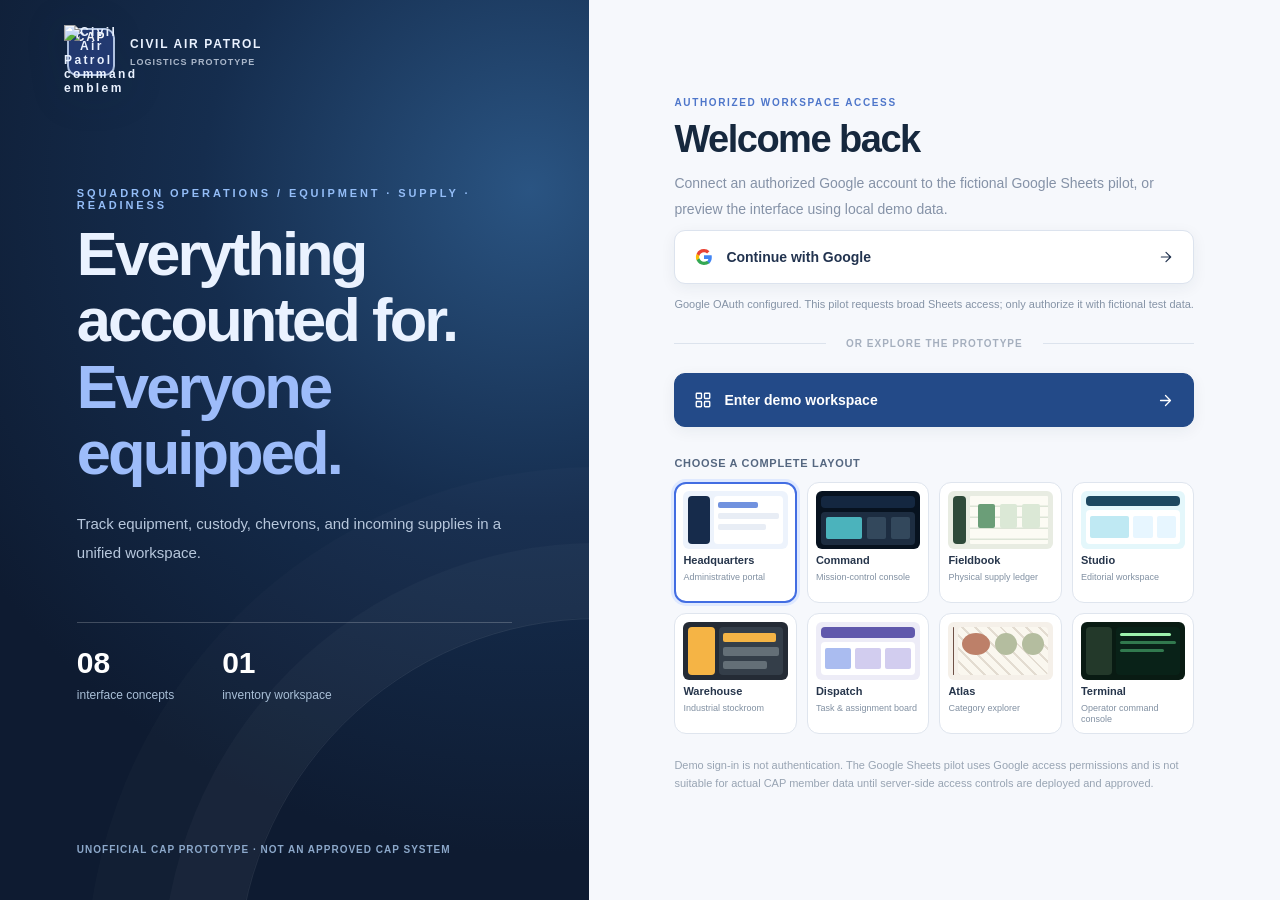
==== commit 2c3fe1b7: "Load eight-concept design system on GitHub Pages" ====
--- a/index.html
+++ b/index.html
@@ -11,6 +11,7 @@
   <link rel="stylesheet" href="./styles.css" />
   <link rel="stylesheet" href="./themes.css" />
   <link rel="stylesheet" href="./design-systems.css" />
+  <link rel="stylesheet" href="./concepts-v4.css" />
 </head>
 <body>
   <div id="app"></div>
--- a/concepts-v4.css
+++ b/concepts-v4.css
@@ -0,0 +1,79 @@
+/* V4: Eight different navigational and operational concepts. All data, access and mutation flows remain in app.js. */
+:root{--concept-ring:#5c85ff}
+.theme-gallery{grid-template-columns:repeat(4,minmax(0,1fr));gap:10px}
+.theme-option{min-height:115px}.theme-option>small{min-height:22px}
+.theme-swatch.warehouse{background:#242b35}.theme-swatch.warehouse .swatch-side{background:#f5b445;width:28%}.theme-swatch.warehouse .swatch-main{background:#343e49}.theme-swatch.warehouse i{background:#646f77;height:9px}.theme-swatch.warehouse i:first-child{background:#f4b445;width:94%}
+.theme-swatch.dispatch{background:#edecf7;flex-direction:column}.theme-swatch.dispatch .swatch-side{background:#6058ac;width:100%;height:11px}.theme-swatch.dispatch .swatch-main{flex-direction:row;gap:4px}.theme-swatch.dispatch i{width:33%;height:100%;background:#d2cdef}.theme-swatch.dispatch i:first-child{background:#aabcf0;width:33%}
+.theme-swatch.atlas{background:#f5f0e9}.theme-swatch.atlas .swatch-side{background:#6e5046;width:18%}.theme-swatch.atlas .swatch-main{background:repeating-linear-gradient(45deg,#e3dcd1 0 2px,#faf7ef 2px 9px);display:grid;grid-template-columns:repeat(3,1fr)}.theme-swatch.atlas i{height:22px;width:22px;border-radius:50%;background:#b4bd9f}.theme-swatch.atlas i:first-child{background:#bd8069;width:28px}
+.theme-swatch.terminal{background:#091b13}.theme-swatch.terminal .swatch-side{background:#23392a;width:28%}.theme-swatch.terminal .swatch-main{background:#092218}.theme-swatch.terminal i{background:#31794e;height:3px}.theme-swatch.terminal i:first-child{background:#9cf4ad;width:90%}
+/* HQ: administrative service portal, unlike the original metric dashboard. */
+.hq-masthead{display:flex;gap:18px;align-items:end;justify-content:space-between;background:#fff;border-radius:18px;padding:34px;border:1px solid #e5edf8;margin-bottom:20px}.hq-masthead span,.hq-label{font-size:10px;letter-spacing:1.7px;font-weight:850;color:#6080b2}.hq-masthead h1{color:#193452;margin:9px 0;font-size:clamp(29px,3vw,42px);letter-spacing:-1.7px}.hq-masthead p{font-size:13px;color:#8294ac;max-width:550px;line-height:1.6}.hq-mast-actions{display:flex;gap:9px;flex-wrap:wrap}
+.hq-layout{display:grid;grid-template-columns:minmax(0,1.4fr) minmax(280px,.8fr);gap:19px}.hq-priority{background:white;border:1px solid #e3ebf6;border-radius:18px;padding:25px}.hq-services{display:grid;grid-template-columns:repeat(2,1fr);gap:12px;margin:16px 0 30px}.hq-services button{position:relative;display:flex;align-items:start;flex-direction:column;gap:10px;text-align:left;min-height:155px;background:#f5f8ff;border:1px solid #e6edf8;color:#4773ae;padding:18px;border-radius:13px;cursor:pointer}.hq-services button:hover{border-color:#8ba9eb;transform:translateY(-1px)}.hq-services b{color:#203e60;font-size:15px}.hq-services small{color:#8197af;font-size:11px}.hq-services button svg:last-child{position:absolute;right:18px;bottom:18px}.hq-departments{display:grid;grid-template-columns:1fr 1fr;gap:8px;margin-top:15px}.hq-departments button{display:flex;align-items:center;justify-content:space-between;background:white;border:1px solid #e7eef6;border-radius:9px;padding:11px 12px;color:#3b5474;cursor:pointer;text-align:left;gap:10px}.hq-departments span{display:flex;gap:9px;align-items:center;font-size:11px}.hq-departments strong{color:#8ba0ba;font-size:10px;white-space:nowrap}.hq-numberboard{display:grid;grid-template-columns:repeat(2,1fr);gap:10px}.hq-numberboard>div{background:#eaf1fb;padding:22px;border:1px solid #dce7f5;border-radius:13px}.hq-numberboard span{display:block;color:#6989ae;font-size:10px;text-transform:uppercase;font-weight:750}.hq-numberboard strong{display:block;color:#184368;font-size:39px;letter-spacing:-1px;margin-top:7px}.hq-handoffs{background:#fff;border:1px solid #e4ecf4;border-radius:14px;margin-top:14px;padding:20px}.hq-handoffs .hq-label{display:flex;justify-content:space-between;align-items:center}.hq-handoffs .hq-label button{border:0;background:none;color:#4875ae;font-size:10px;display:flex;align-items:center;gap:5px;cursor:pointer}.hq-handoffs>div:not(.hq-label){display:flex;gap:11px;align-items:center;padding:12px 0;border-bottom:1px solid #eef2f8}.hq-handoffs>div:last-child{border:0}.hq-initial{width:30px;height:30px;display:grid;place-items:center;border-radius:8px;background:#e5ecfa;color:#4569a4;font-weight:800}.hq-handoffs>div>span:nth-child(2){flex:1;min-width:0}.hq-handoffs b,.hq-handoffs small{display:block;font-size:11px}.hq-handoffs small{color:#8d9cb0;font-size:10px;margin-top:4px}.hq-handoffs time{color:#8293a7;font-size:10px}
+/* Shared concept inventory interaction; every design restyles structure differently. */
+.concept-inventory{min-width:0}.concept-categories{display:flex;gap:9px;overflow-x:auto;padding:5px 1px 20px;scrollbar-width:thin}.concept-categories button{padding:11px 13px;white-space:nowrap;border:1px solid #e0e7f2;background:#fff;border-radius:10px;color:#66778c;font-size:11px;font-weight:750;cursor:pointer}.concept-categories button.selected{background:#294b8a;color:#fff;border-color:#294b8a}.concept-tools{display:flex;align-items:center;justify-content:space-between;gap:15px;margin-bottom:15px}.concept-tools label{display:flex;align-items:center;gap:10px;padding:0 13px;border:1px solid #e1e8f2;border-radius:10px;background:#fff;max-width:440px;flex:1;color:#7d91a9}.concept-tools input{padding:12px 0;min-width:0;width:100%;border:0;outline:0;background:transparent;color:#33465d;font:inherit;font-size:12px}.concept-tools>span{color:#8698ac;font-size:10px;letter-spacing:1px;font-weight:800}.concept-stocks{display:grid;gap:9px}.concept-stock{display:flex;gap:13px;align-items:center;padding:16px;background:white;border:1px solid #e3eaf3;border-radius:12px;min-width:0}.concept-stock-icon{height:42px;width:42px;display:grid;place-items:center;flex:none;background:#edf4fc;color:#5480bd;border-radius:11px}.concept-stock-main{flex:1;min-width:0}.concept-stock-main small{color:#879bb3;font-size:10px;letter-spacing:.35px}.concept-stock-main h3{margin:4px 0;color:#233f5e;font-size:13px;overflow-wrap:anywhere}.concept-stock-main p{display:flex;align-items:center;gap:5px;margin:0;color:#90a0b4;font-size:10px}.concept-stock-qty{text-align:right;min-width:67px}.concept-stock-qty strong{font-size:22px;color:#244b78;display:block}.concept-stock-qty strong span{font-size:10px;color:#9aacc0}.concept-stock-qty small{font-size:9px;color:#8193aa}.concept-stock-state{min-width:90px}.concept-stock-buttons{display:flex;gap:5px}.concept-stock-buttons button{border:1px solid #d8e4f0;background:#f0f5fc;color:#365e92;font-size:10px;font-weight:850;border-radius:8px;display:flex;align-items:center;gap:4px;padding:10px;cursor:pointer}.concept-stock-buttons button:hover{border-color:#7698c5}
+/* Command: inventory as compact terminal monitor. */
+.concept-midnight .concept-categories button{background:#0e2636;border-color:#30546b;border-radius:2px;color:#9cb9c5;font-family:ui-monospace,monospace}.concept-midnight .concept-categories button.selected{background:#0c777b;color:white}.concept-midnight .concept-tools label,.concept-midnight .concept-stock{background:#10283a;border:1px solid #30516b;border-radius:3px}.concept-midnight .concept-stock{padding:16px 19px}.concept-midnight .concept-stock-main h3,.concept-midnight .concept-stock-qty strong{color:#e4f7f9}.concept-midnight .concept-stock-main small,.concept-midnight .concept-stock-main p{color:#81a2b5}.concept-midnight .concept-tools input{color:white}.concept-midnight .concept-stock-icon{background:#174353;color:#59bfca}.concept-midnight .concept-stock-buttons button{border-radius:2px;background:#0e4e62;color:#d6ffff;border-color:#287c88}
+/* Fieldbook: pure book-entry list, each item as a handwritten row. */
+.concept-forest{font-family:Georgia,serif}.concept-forest .concept-categories{border-bottom:2px solid #8ea28f;margin-bottom:20px}.concept-forest .concept-categories button{font-family:Georgia,serif;background:transparent;color:#55755e;border:0;border-radius:0;border-bottom:3px solid transparent}.concept-forest .concept-categories button.selected{border-color:#3b694a;color:#284d34}.concept-forest .concept-tools label{background:#fffefa;border-color:#d6dfd1;border-radius:2px}.concept-forest .concept-stocks{gap:0;border:1px solid #d5dfd2;background:#fffefa;padding:5px 20px 20px}.concept-forest .concept-stock{border:0;border-bottom:1px dashed #bfcfbe;border-radius:0;padding:20px 0;background:transparent}.concept-forest .concept-stock-icon{background:#ecf2e6;color:#547a60;border-radius:50%}.concept-forest .concept-stock-main h3{font-size:17px;font-weight:normal;color:#335843}.concept-forest .concept-stock-qty strong{color:#3a6046}.concept-forest .concept-stock-buttons button{border-radius:1px;color:#335c41;background:#eef3e8;border-color:#c4d5c5}
+/* Studio: editorial gallery, prominent equipment details. */
+.concept-arctic .concept-categories button{border-radius:50px;color:#477c97;background:#f0f9fd;border-color:#d8ebf3}.concept-arctic .concept-categories button.selected{background:#168aaa;color:#fff}.concept-arctic .concept-stocks{display:grid;grid-template-columns:repeat(3,minmax(0,1fr));gap:14px}.concept-arctic .concept-stock{flex-wrap:wrap;align-items:flex-start;border-radius:20px;padding:20px;min-height:205px}.concept-arctic .concept-stock-icon{height:58px;width:58px;background:#ddf4fa;color:#168faa;border-radius:17px}.concept-arctic .concept-stock-main{width:calc(100% - 75px);flex:1 0 65%}.concept-arctic .concept-stock-main h3{font-size:16px}.concept-arctic .concept-stock-qty{order:3;text-align:left;margin-top:auto}.concept-arctic .concept-stock-state{order:4;min-width:0;margin-top:auto;margin-left:auto}.concept-arctic .concept-stock-buttons{width:100%;order:5}.concept-arctic .concept-stock-buttons button{background:#e7f8fc;border:0;color:#1689a5;border-radius:12px}
+/* Warehouse: industrial scanner bay, aisle shortcuts and large bin cards. */
+[data-theme="warehouse"]{background:#e8ebed;color:#273039;font-family:Inter,system-ui,sans-serif;--focus:#e5a628}
+.design-warehouse{background:#e8ebed}.design-warehouse .sidebar{width:292px;background:#202934;color:#edf2f5;border-right:4px solid #eab746;overflow-y:auto}.design-warehouse .brand{padding-bottom:18px}.design-warehouse .brand-copy b{color:#f7e8bf}.design-warehouse .nav-section{font:800 10px ui-monospace,monospace;color:#cda95d}.design-warehouse .nav-list{display:grid;grid-template-columns:repeat(2,1fr);gap:7px;padding:0 13px}.design-warehouse .nav-item{font-size:10px;border:1px solid #3b4551;display:flex;flex-direction:column;align-items:start;gap:8px;padding:10px;min-width:0}.design-warehouse .nav-item svg{height:17px}.design-warehouse .nav-item.active{background:#f4b542;color:#222932;box-shadow:none}.design-warehouse .sidebar-bottom{padding:10px 15px}.design-warehouse .side-help{display:none}.warehouse-zones{margin:24px 12px 8px}.warehouse-zones>small{color:#b9a079;font:800 10px ui-monospace,monospace;letter-spacing:1px;display:block;margin-bottom:10px}.warehouse-zones button{width:100%;border:0;border-bottom:1px solid #374656;background:transparent;color:#d4e2eb;padding:11px 3px;display:flex;align-items:center;gap:8px;text-align:left;cursor:pointer}.warehouse-zones button>span{color:#d9ad59;font:700 10px ui-monospace,monospace}.warehouse-zones button b{flex:1;font-size:11px;font-weight:600}.warehouse-zones button:hover{background:#334150}.design-warehouse .main{min-width:0}.design-warehouse .topbar{background:#f7f8f7;border-bottom:2px solid #d3d9dc}.design-warehouse .topbar .breadcrumbs{letter-spacing:1px;text-transform:uppercase;font:700 11px ui-monospace,monospace}.design-warehouse .content{max-width:1560px;padding:32px clamp(20px,4vw,62px) 70px}
+.warehouse-heading{background:#263441;color:#fff;padding:30px 36px 33px;position:relative;overflow:hidden;border-left:8px solid #efb43f}.warehouse-heading>span{font:800 10px ui-monospace,monospace;letter-spacing:2px;color:#e8ba60}.warehouse-heading>span i{display:inline-block;width:8px;height:8px;border-radius:50%;background:#69d6aa;margin-right:6px}.warehouse-heading strong{display:block;font-size:clamp(35px,4.5vw,69px);line-height:1.1;font-weight:900;letter-spacing:-3px;margin:15px 0 4px}.warehouse-heading strong em{color:#f2bf4f;font-style:normal}.warehouse-heading p{font:700 12px ui-monospace,monospace;letter-spacing:1.3px;color:#9cb0c1}.warehouse-heading-actions{display:flex;gap:8px;flex-wrap:wrap;margin-top:24px}.design-warehouse .btn{border-radius:0;font-weight:850;text-transform:uppercase}.design-warehouse .btn-primary{background:#f2b844;border-color:#f2b844;color:#28303b}.warehouse-screen{padding-top:20px}.warehouse-overview{display:grid;grid-template-columns:1.3fr 1fr;gap:14px}.warehouse-hero-number{background:#fff;border:2px solid #d1d6dc;padding:25px;display:flex;flex-direction:column}.warehouse-hero-number small{font:800 10px ui-monospace,monospace;letter-spacing:1px;color:#76808b}.warehouse-hero-number strong{font:900 76px system-ui;color:#253342;letter-spacing:-3px}.warehouse-hero-number span{font:700 11px ui-monospace,monospace;color:#8d969f}.warehouse-barcode{display:flex;align-items:end;justify-content:end;padding:19px;background:repeating-linear-gradient(90deg,#2c3540 0 3px,#f4f7f8 3px 5px,#26313b 5px 10px,#f4f7f8 10px 15px,#26313b 15px 16px,#f4f7f8 16px 22px);border:13px solid white}.warehouse-barcode span{padding:8px;background:#fff;font:800 10px ui-monospace,monospace}.warehouse-metrics{display:grid;grid-template-columns:repeat(4,1fr);gap:10px;margin-top:12px}.warehouse-metrics>div{background:#d6dce1;border-top:4px solid #ebb243;padding:16px}.warehouse-metrics small{display:block;color:#5b6a77;font:800 9px ui-monospace,monospace;min-height:30px}.warehouse-metrics strong{font-size:32px;color:#263542}.warehouse-sectionline{display:flex;align-items:center;justify-content:space-between;padding:30px 0 14px;font:800 11px ui-monospace,monospace;letter-spacing:1px;color:#334454}.warehouse-sectionline button{border:0;background:none;color:#946319;font:800 11px ui-monospace,monospace;display:flex;gap:8px;align-items:center;cursor:pointer}.warehouse-aisles{display:grid;grid-template-columns:repeat(3,1fr);gap:12px}.warehouse-aisle{position:relative;min-height:181px;display:flex;flex-direction:column;gap:10px;text-align:left;padding:22px;border:2px solid #cbd4dc;border-bottom:6px solid #d9a240;background:#f9fafb;color:#374653;cursor:pointer}.warehouse-aisle:hover{background:#fff1cf}.warehouse-aisle .aisle-id{font:800 10px ui-monospace,monospace;color:#aa771f}.warehouse-aisle>b{font-size:17px}.warehouse-aisle>span:not(.aisle-id):not(.aisle-go){font:700 10px ui-monospace,monospace;color:#82929e}.warehouse-aisle .aisle-go{position:absolute;right:15px;top:18px}.warehouse-reorder{background:#fff;border:2px solid #d3d8db}.warehouse-reorder>div{display:grid;grid-template-columns:23px 1fr 130px 80px;gap:11px;padding:15px;align-items:center;border-bottom:1px solid #e3e6e8}.warehouse-reorder .warehouse-alert-symbol{display:grid;place-items:center;background:#f3ca65;width:22px;height:22px;font-weight:800}.warehouse-reorder b{font-size:12px}.warehouse-reorder small,.warehouse-reorder div>span:last-child{font:800 10px ui-monospace,monospace;color:#8d6662}.warehouse-reorder p{padding:20px}.concept-warehouse .concept-stocks{grid-template-columns:repeat(2,minmax(0,1fr))}.concept-warehouse .concept-stock{flex-wrap:wrap;border:2px solid #cbd5d9;border-radius:0;border-bottom:5px solid #ecb744;padding:17px}.concept-warehouse .concept-stock-main h3{font-size:17px}.concept-warehouse .concept-stock-icon{background:#2b3742;color:#f2be52;border-radius:0}.concept-warehouse .concept-stock-qty{order:3;text-align:left}.concept-warehouse .concept-stock-state{order:4;margin-left:auto}.concept-warehouse .concept-stock-buttons{order:5;width:100%;margin-top:12px}.concept-warehouse .concept-stock-buttons button{background:#edb547;color:#26313d;border:0;border-radius:0}.concept-warehouse .concept-categories button{border-radius:0;border:2px solid #bec8cd;font:800 11px ui-monospace,monospace}.concept-warehouse .concept-categories button.selected{background:#283746;color:#f2c267}.concept-warehouse .concept-tools label{border-radius:0}
+/* Dispatch: task lanes, no permanent desktop sidebar; bottom command dock. */
+[data-theme="dispatch"]{background:#f1f0f8;font-family:Inter,system-ui,sans-serif;--focus:#8177cb}
+.design-dispatch{display:flex;flex-direction:column;background:#f1f0f8}.design-dispatch .sidebar{display:none}.design-dispatch .main{width:100%;flex:1;padding-bottom:88px}.design-dispatch .topbar{height:83px;background:#fff;border-bottom:1px solid #e0e0ed;padding:0 clamp(20px,5vw,88px)}.design-dispatch .topbar .breadcrumbs{font-size:13px;color:#76749e}.design-dispatch .content{padding:38px clamp(20px,5vw,88px);max-width:1600px;margin:0 auto}.dispatch-dock{position:fixed;bottom:14px;left:50%;transform:translateX(-50%);z-index:18;width:min(990px,95vw);border-radius:20px;background:#23253d;box-shadow:0 17px 50px #2526434a;padding:10px 14px;display:flex;gap:3px;align-items:center;justify-content:space-between}.dock-mark{color:#dcdfff;font-size:11px;font-weight:850;display:flex;align-items:center;gap:10px;padding:5px 16px;white-space:nowrap}.dispatch-dock button{display:flex;flex-direction:column;gap:4px;align-items:center;justify-content:center;color:#a7abc8;background:transparent;border:0;border-radius:12px;padding:11px;min-width:79px;font-size:10px;cursor:pointer}.dispatch-dock button span{display:block;font-size:10px}.dispatch-dock button svg{width:20px;height:20px}.dispatch-dock button.active{background:#6461aa;color:#fff}.dispatch-dock .nav-number{display:none}.dispatch-header{display:flex;justify-content:space-between;gap:22px;align-items:end}.dispatch-header small{font-size:11px;letter-spacing:1.7px;color:#7f7ac0;font-weight:850}.dispatch-header h1{font-size:clamp(35px,4.1vw,60px);line-height:1.06;margin:12px 0;color:#282845;letter-spacing:-2px}.dispatch-header p{color:#8585a3;max-width:540px;font-size:13px;line-height:1.6}.dispatch-live{background:#fff;padding:15px;border-radius:13px;min-width:170px;display:flex;align-items:center;gap:10px;color:#706cbe}.dispatch-live span{font-size:10px;color:#9999b7}.dispatch-live strong{font-size:13px;color:#333451}.dispatch-actions{display:flex;align-items:center;gap:10px;margin:30px 0}.dispatch-actions>button:not(.btn){background:#fff;color:#63608e;border:1px solid #deddef;border-radius:11px;padding:12px 18px;font-size:12px;display:flex;align-items:center;gap:9px;cursor:pointer}.design-dispatch .btn-primary{background:#6658b7;border-color:#6658b7;border-radius:12px}.dispatch-lanes{display:grid;grid-template-columns:repeat(3,minmax(0,1fr));gap:17px}.dispatch-lane{border-radius:19px;background:#e5e5f0;padding:13px;min-width:0}.dispatch-lane:nth-child(1){background:#e4eee9}.dispatch-lane:nth-child(3){background:#eeebea}.dispatch-lane-head{display:flex;align-items:center;gap:10px;padding:14px 7px 19px}.dispatch-lane-head div{flex:1;min-width:0}.dispatch-lane-head b{font-size:12px;letter-spacing:.5px;color:#34354e;display:block}.dispatch-lane-head small{font-size:10px;color:#8585a1;margin-top:4px;display:block}.dispatch-lane-head>strong{font-size:17px;color:#474a68}.lane-dot{width:10px;height:10px;border-radius:50%;flex:none}.lane-dot.mint{background:#46a88a}.lane-dot.gold{background:#d8aa4c}.lane-dot.rose{background:#cc8886}.dispatch-ticket{background:white;border:1px solid #e5e5f0;border-radius:12px;padding:17px;margin-bottom:10px;box-shadow:0 5px 12px #36355208}.dispatch-ticket>small{display:block;font-size:10px;color:#a0a0b5;margin-bottom:12px}.dispatch-ticket>b{font-size:13px;color:#30334d;line-height:1.4;display:block}.dispatch-ticket>span{font-size:11px;color:#8c8dab;display:block;margin:8px 0}.dispatch-ticket button{border:0;background:#f0f0f8;color:#6d67a5;padding:10px 12px;border-radius:9px;font-size:10px;font-weight:800;display:flex;gap:7px;align-items:center;cursor:pointer;margin-top:17px}.dispatch-board-note{display:flex;gap:9px;align-items:center;color:#9691a7;font-size:11px;margin-top:23px}.concept-dispatch .concept-categories{background:#fff;border-radius:15px;padding:11px;margin-bottom:17px}.concept-dispatch .concept-categories button{border:0;background:#f1f1f9}.concept-dispatch .concept-categories button.selected{background:#6660b4;color:#fff}.concept-dispatch .concept-stocks{display:grid;grid-template-columns:repeat(3,minmax(0,1fr));gap:13px}.concept-dispatch .concept-stock{display:flex;flex-direction:column;align-items:start;border-radius:14px;min-height:226px}.concept-dispatch .concept-stock-icon{border-radius:10px;color:#7772ae;background:#f2f0fc}.concept-dispatch .concept-stock-main{flex:none;width:100%}.concept-dispatch .concept-stock-qty{display:flex;gap:8px;align-items:baseline;min-width:0;text-align:left}.concept-dispatch .concept-stock-buttons{margin-top:auto;width:100%}.concept-dispatch .concept-stock-buttons button{flex:1;justify-content:center;background:#eeeafd;color:#5b4eaf}
+/* Atlas: spatial collection explorer, persistent right-side index. */
+[data-theme="atlas"]{background:#f7f1e7;font-family:Georgia,'Times New Roman',serif;--focus:#bb7860}
+.design-atlas{display:grid;grid-template-columns:minmax(0,1fr) 220px;min-height:100vh;background:#f7f1e7}.design-atlas .sidebar{display:none}.design-atlas .main{grid-column:1;grid-row:1;min-width:0}.design-atlas .topbar{background:#fbf6ef;border-bottom:1px solid #ded3c2;height:75px;padding:0 clamp(18px,5vw,90px)}.design-atlas .topbar .breadcrumbs{font:700 11px ui-monospace,monospace;color:#947c6c;letter-spacing:1px}.design-atlas .content{max-width:1400px;margin:0 auto;padding:43px clamp(18px,5vw,90px) 80px}.atlas-rail{grid-column:2;grid-row:1;position:sticky;top:0;height:100vh;overflow-y:auto;border-left:1px solid #dcccbb;background:#eee4d6;display:flex;flex-direction:column;padding:30px 15px}.atlas-rail>span{font:800 10px ui-monospace,monospace;letter-spacing:2px;color:#947966;margin:0 7px 28px}.atlas-rail button{border:0;border-bottom:1px solid #dccbb9;background:transparent;padding:16px 9px;display:flex;gap:10px;align-items:center;color:#705c50;font-size:12px;text-align:left;cursor:pointer}.atlas-rail button span{font-size:12px}.atlas-rail button svg{width:16px;height:16px}.atlas-rail button.active{color:#a45945;background:#f5eee4}.atlas-rail-footer{font:700 9px ui-monospace,monospace;line-height:1.6;color:#9a8672;margin-top:auto;padding:20px 7px}.atlas-title{display:flex;align-items:center;justify-content:space-between;gap:25px;border-bottom:1px solid #d4c6b6;padding-bottom:32px}.atlas-title>div>span{color:#a37964;font:800 10px ui-monospace,monospace;letter-spacing:2px}.atlas-title h1{font:normal clamp(49px,6vw,90px)/.95 Georgia,serif;letter-spacing:-4px;color:#574437;margin:22px 0}.atlas-title h1 em{color:#a56b54;font-style:italic}.atlas-title p{color:#8e7e71;line-height:1.6;font-size:14px;max-width:500px}.atlas-compass{width:194px;height:194px;border:2px solid #c5b39e;border-radius:50%;display:flex;align-items:center;justify-content:center;flex-direction:column;gap:4px;flex:none;box-shadow:inset 0 0 0 11px #f1e9dd,inset 0 0 0 12px #d9c9b7}.atlas-compass>span{font-size:11px;color:#a27863}.atlas-compass small{font:700 7px ui-monospace,monospace;letter-spacing:1px;color:#aa9a89}.atlas-snapshot{display:flex;justify-content:space-between;gap:15px;padding:22px 0;border-bottom:1px solid #d4c8bb;align-items:center;flex-wrap:wrap}.atlas-snapshot span{font:750 10px ui-monospace,monospace;letter-spacing:.5px;color:#907b68}.atlas-snapshot b{color:#a0634e;font-size:24px;margin-right:9px}.atlas-snapshot button{background:none;border:0;color:#915843;font:800 10px ui-monospace,monospace;display:flex;gap:8px;align-items:center;cursor:pointer}.atlas-constellation{display:grid;grid-template-columns:repeat(3,minmax(0,1fr));gap:13px;margin-top:28px}.atlas-node{text-align:left;min-height:220px;position:relative;border:1px solid #dac8b7;background:#fbf8f0;display:flex;flex-direction:column;gap:12px;padding:23px;cursor:pointer;color:#6a4f42}.atlas-node:nth-child(3n + 2){background:#e6e8d9}.atlas-node:nth-child(3n){background:#eee1d3}.atlas-node:hover{transform:translateY(-3px);box-shadow:7px 7px 0 #cbb4a2}.atlas-node-id{color:#a48674;font:800 9px ui-monospace,monospace;letter-spacing:1px}.atlas-symbol{width:57px;height:57px;border-radius:50%;border:1px solid #c7a690;display:grid;place-items:center;color:#a46c56}.atlas-node strong{font-size:18px;line-height:1.2;font-weight:normal}.atlas-node small{font:700 10px ui-monospace,monospace;color:#ad9483}.atlas-node i{position:absolute;right:19px;top:19px}.atlas-footer-cta{display:flex;align-items:center;justify-content:space-between;gap:20px;margin-top:22px;padding:26px;background:#614c3f;color:#fff}.atlas-footer-cta div{display:flex;flex-direction:column;gap:5px}.atlas-footer-cta small{font:800 10px ui-monospace,monospace;color:#d5bba4}.atlas-footer-cta strong{font-size:20px;font-weight:normal}.atlas-footer-cta span{font-size:12px;color:#ddcbbf}.atlas-footer-cta button{border:1px solid #c39b7d;background:transparent;color:#fff;font:800 10px ui-monospace,monospace;padding:14px;display:flex;gap:8px;align-items:center;cursor:pointer}.concept-atlas .concept-categories{border-bottom:1px solid #d5c5b2}.concept-atlas .concept-categories button{font-family:Georgia,serif;border-radius:0;border:0;background:none;color:#8c6c58;font-size:13px}.concept-atlas .concept-categories button.selected{border-bottom:2px solid #aa7057;color:#765039}.concept-atlas .concept-stocks{grid-template-columns:repeat(2,minmax(0,1fr));gap:13px}.concept-atlas .concept-stock{border:1px solid #d8c6b4;border-radius:0;background:#fcf8f1;flex-wrap:wrap;align-items:start;min-height:178px}.concept-atlas .concept-stock-icon{border-radius:50%;background:#f2e6d9;color:#a66c51}.concept-atlas .concept-stock-main h3{font:normal 20px Georgia,serif;color:#624c3b}.concept-atlas .concept-stock-qty{order:3;text-align:left}.concept-atlas .concept-stock-state{order:4;margin-left:auto}.concept-atlas .concept-stock-buttons{order:5;width:100%}.concept-atlas .concept-stock-buttons button{background:#f0e0d1;color:#855c47;border-radius:0;border:0}
+/* Terminal: command-line operator console (navigation commands are fixed allowlist, never evaluated). */
+[data-theme="terminal"]{background:#07150f;color:#9bd6a4;font-family:ui-monospace,Consolas,monospace;--focus:#7ee4a0}
+.design-terminal{background:#08180f;font-family:ui-monospace,Consolas,monospace}.design-terminal .sidebar{width:237px;background:#06130b;border-right:1px solid #295c36}.design-terminal .brand{padding:21px 12px;border-bottom:1px solid #214d2e}.design-terminal .brand-copy b{color:#a1efb3;font-family:ui-monospace,monospace;font-size:12px}.design-terminal .brand-copy span{color:#3c9962;font-size:8px}.design-terminal .nav-section{font:700 9px ui-monospace,monospace;color:#4b9160}.design-terminal .nav-item{font:700 11px ui-monospace,monospace;border-radius:0;padding:12px;color:#7eae87}.design-terminal .nav-item.active{background:#10351c;box-shadow:inset 2px 0 #78e69c;color:#b8f7c9}.design-terminal .side-help{border:1px solid #32643c;background:#082313}.design-terminal .side-help b{color:#8edda2}.design-terminal .side-help p{color:#588b69}.design-terminal .main{min-width:0}.design-terminal .topbar{background:#0a1d11;border-bottom:1px solid #2b5a38;height:55px;padding:0 37px}.design-terminal .topbar .breadcrumbs{font:700 11px ui-monospace,monospace;color:#6eb67f}.design-terminal .topbar .breadcrumbs strong{color:#b3e8ba}.design-terminal .topbar .demo-pill{background:#10331a;color:#7cdf9e;border:1px solid #2c7944}.design-terminal .topbar .top-date{color:#5d9772}.design-terminal .content{max-width:1570px;padding:24px 37px 65px}.terminal-prompt{display:flex;gap:12px;align-items:center;background:#0d2917;border-bottom:1px solid #2a7342;padding:14px 37px;color:#83ed9b;font:700 12px ui-monospace,monospace}.terminal-prompt label{white-space:nowrap}.terminal-prompt input{color:#dcffe2;flex:1;border:0;outline:0;background:none;font:inherit;min-width:0}.terminal-prompt input::placeholder{color:#457a51}.terminal-prompt button{border:1px solid #408553;padding:8px 12px;background:#154b26;color:#b4f6c2;display:flex;align-items:center;gap:6px;cursor:pointer;font:inherit}.terminal-boot{display:flex;justify-content:space-between;gap:20px;border:1px solid #2b6540;padding:12px 16px;color:#56ab69;font:750 9px ui-monospace,monospace;letter-spacing:.6px}.terminal-intro{display:flex;align-items:center;gap:25px;padding:37px 0}.terminal-caret{color:#89ef9e;font-size:75px}.terminal-intro small{color:#56a96d;font-size:10px}.terminal-intro h1{font:900 clamp(39px,5vw,70px) ui-monospace,monospace;letter-spacing:-4px;color:#cbffcf;margin:10px 0 13px}.terminal-intro h1 span{color:#4bb86b}.terminal-intro p{color:#669b77;font-size:12px;line-height:1.7}.terminal-stats{display:grid;grid-template-columns:repeat(4,1fr);border:1px solid #306640}.terminal-stats div{display:flex;flex-direction:column;gap:13px;padding:21px;border-right:1px solid #306640}.terminal-stats div:last-child{border:0}.terminal-stats small{color:#6cb57a;font-size:10px;letter-spacing:.5px}.terminal-stats strong{color:#b5fbc1;font-size:50px;letter-spacing:-3px}.terminal-stats span{font-size:10px;color:#558d63;line-height:1.5}.terminal-columns{display:grid;grid-template-columns:1.1fr 1fr;gap:14px;margin-top:19px}.terminal-commands,.terminal-output{background:#0b2112;border:1px solid #2c623d;padding:18px}.terminal-strip{display:flex;justify-content:space-between;gap:9px;color:#9be6ab;border-bottom:1px solid #2b653c;padding:0 0 15px;margin-bottom:4px;font-size:11px;letter-spacing:1px}.terminal-strip span{color:#568567;font-size:9px}.terminal-commands button{width:100%;display:grid;grid-template-columns:30px 140px 1fr 20px;gap:8px;align-items:center;text-align:left;padding:15px 8px;border:0;border-bottom:1px solid #21442d;background:transparent;color:#99e9a4;cursor:pointer}.terminal-commands button:hover{background:#133b20}.terminal-commands button>span{color:#48855d}.terminal-commands button strong{font-size:12px}.terminal-commands button small{color:#59966a}.terminal-output>p{font:11px ui-monospace,monospace;color:#81c28e;border-bottom:1px solid #1d422b;padding:13px 0}.terminal-output>p em{font-style:normal;color:#8ff6a7;margin-right:10px}.terminal-output>p.terminal-warning em{color:#e9b969}.terminal-log{margin-top:25px;padding:16px;border:1px dashed #265a37}.terminal-log b{color:#9ad6a7;font-size:10px}.terminal-log p{color:#568864;font-size:10px;line-height:1.6}.concept-terminal .page-lead h1,.design-terminal .page-lead h1{color:#b6f3bd;font-family:ui-monospace,monospace}.concept-terminal .page-lead p{color:#6ca577}.concept-terminal .concept-categories button{border-radius:0;background:#0c2917;color:#7dbe89;border-color:#245d35;font:750 10px ui-monospace,monospace}.concept-terminal .concept-categories button.selected{background:#18542c;color:#beffd0}.concept-terminal .concept-tools label,.concept-terminal .concept-stock{background:#0b2515;border:1px solid #275d38;border-radius:0}.concept-terminal .concept-tools input{color:#cafed1;font-family:ui-monospace,monospace}.concept-terminal .concept-stock-icon{border-radius:0;background:#114329;color:#82d99a}.concept-terminal .concept-stock-main h3,.concept-terminal .concept-stock-qty strong{color:#b8fac8;font-family:ui-monospace,monospace}.concept-terminal .concept-stock-main p,.concept-terminal .concept-stock-main small{color:#6ea77c}.concept-terminal .concept-stock-buttons button{border-radius:0;background:#15512a;color:#b6f8c5;border:1px solid #2e8245;font-family:ui-monospace,monospace}
+/* All four new concepts have structurally different sign-in screens too. */
+[data-theme="warehouse"] .login-layout{grid-template-columns:1fr 1fr;background:#e4e9e9}.login-layout .login-card{max-width:700px}
+[data-theme="warehouse"] .login-hero{background:repeating-linear-gradient(0deg,#303944 0 38px,#36404a 38px 40px);border-left:12px solid #eab642}
+[data-theme="warehouse"] .login-hero h2{font-weight:900;text-transform:uppercase;letter-spacing:-3px}.login-layout .login-hero-body{max-width:620px}
+[data-theme="warehouse"] .login-hero h2 em{color:#f0c25c}.login-layout .login-hero-stats strong{color:white}
+[data-theme="warehouse"] .login-google,[data-theme="warehouse"] .login-demo,[data-theme="warehouse"] .theme-option{border-radius:0}[data-theme="warehouse"] .login-demo{background:#273746}
+[data-theme="dispatch"] .login-layout{display:flex;flex-direction:column;background:#f5f3fb}
+[data-theme="dispatch"] .login-hero{min-height:235px;flex-direction:row;align-items:center;justify-content:space-between;background:#36375a;padding:24px clamp(20px,5vw,80px)}
+[data-theme="dispatch"] .login-hero-body{margin:10px auto;text-align:center}.login-layout .login-hero h2{max-width:none}
+[data-theme="dispatch"] .login-hero h2{font-size:clamp(33px,4vw,54px)}[data-theme="dispatch"] .login-hero-stats,[data-theme="dispatch"] .login-hero-body>p:not(.login-overline),[data-theme="dispatch"] .login-hero-footer{display:none}
+[data-theme="dispatch"] .login-main{padding:25px 20px}[data-theme="dispatch"] .login-card{width:min(940px,100%);display:grid;grid-template-columns:1fr 1fr;column-gap:26px;background:white;border:1px solid #ebe7f6;border-radius:20px;padding:28px}
+[data-theme="dispatch"] .login-card>.login-mark,[data-theme="dispatch"] .login-card>.eyebrow,[data-theme="dispatch"] .login-card>h1,[data-theme="dispatch"] .login-card>.login-subtitle,[data-theme="dispatch"] .login-card>.login-error,[data-theme="dispatch"] .login-card>.login-helper,[data-theme="dispatch"] .login-card>.login-divider,[data-theme="dispatch"] .login-card>.login-theme-title,[data-theme="dispatch"] .login-card>.theme-gallery,[data-theme="dispatch"] .login-card>.login-footnote{grid-column:1/-1}
+[data-theme="dispatch"] .login-demo{background:#635fa8;border-radius:13px}[data-theme="dispatch"] .login-card h1{color:#33345f}
+[data-theme="atlas"] .login-layout{grid-template-columns:minmax(390px,58%) 1fr;background:#f6f1e8}
+[data-theme="atlas"] .login-hero{background:radial-gradient(circle at 65% 45%,#97827355 0 14%,transparent 14.2% 16%,#d2c0a944 16.2% 16.4%,transparent 16.7% 40%),#59493e;padding:55px 6vw}
+[data-theme="atlas"] .login-hero h2{font:normal clamp(44px,5vw,80px)/1.06 Georgia,serif;letter-spacing:-3px}[data-theme="atlas"] .login-hero h2 em{font-style:italic;color:#f2c3a1}
+[data-theme="atlas"] .login-card h1{font:normal 46px Georgia,serif;color:#5d4639}[data-theme="atlas"] .login-demo{background:#88614f;border:0;border-radius:0}[data-theme="atlas"] .login-google{border-radius:0}
+[data-theme="atlas"] .login-main{background:#f6f1e8}
+[data-theme="terminal"] .login-layout{display:grid;grid-template-columns:1.1fr .9fr;background:#07170e}
+[data-theme="terminal"] .login-hero{background:repeating-linear-gradient(0deg,#0a2614 0 2px,#071e10 2px 6px);border-right:1px solid #2d7041;padding:50px 5vw}
+[data-theme="terminal"] .login-hero h2{font:900 clamp(38px,4vw,65px)/1.08 ui-monospace,monospace;letter-spacing:-3px;text-transform:uppercase}[data-theme="terminal"] .login-hero h2 em{color:#8ef29e}
+[data-theme="terminal"] .login-overline,[data-theme="terminal"] .login-brand{color:#72bd84;font-family:ui-monospace,monospace}
+[data-theme="terminal"] .login-main{background:#081810}[data-theme="terminal"] .login-card h1{color:#bcffcb;font-family:ui-monospace,monospace;font-size:33px}
+[data-theme="terminal"] .login-card .eyebrow,[data-theme="terminal"] .login-card .login-theme-title{color:#79c58a}[data-theme="terminal"] .login-subtitle,[data-theme="terminal"] .login-helper,[data-theme="terminal"] .login-footnote{color:#61906d}
+[data-theme="terminal"] .login-google,[data-theme="terminal"] .theme-option{background:#0e2b19;border:1px solid #2e6842;color:#b4e8c0;border-radius:0}[data-theme="terminal"] .theme-option>small{color:#608d6c}[data-theme="terminal"] .login-demo{background:#154b27;border-color:#37804d;border-radius:0}[data-theme="terminal"] .login-divider{color:#579265}
+/* Responsive layouts: at small widths all eight retain accessible drawer navigation. */
+@media(max-width:1280px){.warehouse-aisles,.atlas-constellation,.concept-dispatch .concept-stocks,.concept-arctic .concept-stocks{grid-template-columns:repeat(2,minmax(0,1fr))}.dispatch-dock .dock-mark{display:none}.dispatch-dock{width:min(800px,95vw)}}
+@media(max-width:1100px){.hq-layout,.terminal-columns,.dispatch-lanes{grid-template-columns:1fr}.warehouse-metrics,.terminal-stats{grid-template-columns:repeat(2,1fr)}.warehouse-metrics>div{min-height:100px}.concept-warehouse .concept-stocks{grid-template-columns:1fr}.atlas-rail{width:180px}.design-atlas{grid-template-columns:minmax(0,1fr) 180px}}
+@media(max-width:850px){
+ .design-warehouse .sidebar,.design-dispatch .sidebar,.design-atlas .sidebar,.design-terminal .sidebar{display:flex;position:fixed;left:0;top:0;bottom:0;z-index:30;width:260px;min-height:100vh;height:100vh;overflow-y:auto;transform:translateX(-105%);transition:transform .18s;flex-direction:column}
+ .design-warehouse .sidebar.open,.design-dispatch .sidebar.open,.design-atlas .sidebar.open,.design-terminal .sidebar.open{transform:translateX(0)}
+ .design-dispatch .sidebar,.design-atlas .sidebar{background:#24293e}.design-dispatch .sidebar .brand,.design-atlas .sidebar .brand{padding:24px 20px}.design-dispatch .sidebar .nav-list,.design-atlas .sidebar .nav-list{display:flex;flex-direction:column;padding:0 11px}.design-dispatch .sidebar .nav-item,.design-atlas .sidebar .nav-item{color:#b5c9da;width:100%}
+ .design-warehouse .sidebar .nav-list{display:flex;flex-direction:column}.design-warehouse .sidebar .nav-item{flex-direction:row}.design-warehouse .warehouse-zones{display:none}
+ .design-dispatch{display:flex;flex-direction:column}.design-dispatch .main{padding-bottom:76px}
+ .design-atlas{display:flex;flex-direction:column}.design-atlas .atlas-rail{display:none}.design-atlas .main{width:100%}
+ .design-warehouse .topbar,.design-dispatch .topbar,.design-atlas .topbar,.design-terminal .topbar{padding:0 16px}
+ .design-warehouse .content,.design-dispatch .content,.design-atlas .content,.design-terminal .content{padding:23px 17px 70px}
+ .dispatch-dock{width:96%;bottom:8px;overflow:auto;padding:7px;justify-content:space-around}.dispatch-dock button{min-width:60px;font-size:9px;padding:8px}.dispatch-dock button span{display:none}
+ .login-layout[data-theme], [data-theme="warehouse"] .login-layout,[data-theme="atlas"] .login-layout,[data-theme="terminal"] .login-layout{grid-template-columns:1fr}
+ [data-theme="dispatch"] .login-card{grid-template-columns:1fr}
+ .terminal-prompt{padding:12px 18px}.theme-gallery{grid-template-columns:repeat(4,minmax(0,1fr))}
+}
+@media(max-width:600px){.hq-masthead{display:block;padding:23px}.hq-mast-actions{margin-top:15px}.hq-services,.hq-departments{grid-template-columns:1fr}.hq-numberboard{grid-template-columns:repeat(2,minmax(0,1fr))}.warehouse-heading{padding:23px}.warehouse-overview,.warehouse-aisles,.atlas-constellation,.concept-dispatch .concept-stocks,.concept-arctic .concept-stocks,.concept-atlas .concept-stocks{grid-template-columns:1fr}.warehouse-hero-number strong{font-size:58px}.warehouse-reorder>div{grid-template-columns:22px 1fr 70px}.warehouse-reorder small{display:none}.warehouse-metrics,.terminal-stats{grid-template-columns:repeat(2,minmax(0,1fr))}.warehouse-barcode{min-height:90px}.dispatch-header{display:block}.dispatch-live{margin-top:18px;width:fit-content}.dispatch-actions{flex-wrap:wrap}.atlas-title{display:block}.atlas-title h1{font-size:59px}.atlas-compass{display:none}.atlas-snapshot span{width:42%}.atlas-footer-cta{display:block}.atlas-footer-cta button{margin-top:18px}.terminal-boot{flex-wrap:wrap}.terminal-intro{gap:10px}.terminal-intro h1{font-size:40px}.terminal-caret{font-size:40px}.terminal-stats strong{font-size:35px}.terminal-commands button{grid-template-columns:25px 1fr 20px}.terminal-commands button small{display:none}.concept-stock{flex-wrap:wrap}.concept-stock-main{flex:1 1 calc(100% - 60px)}.concept-stock-state{min-width:0;margin-left:auto}.concept-stock-buttons{flex:1}.concept-stock-buttons button{width:100%;justify-content:center}.concept-stocks{grid-template-columns:1fr!important}.concept-tools{flex-wrap:wrap}.concept-tools label{flex:1 1 100%}.theme-gallery{grid-template-columns:repeat(2,minmax(0,1fr))}.theme-option{min-height:0}.login-hero{min-height:245px}.login-hero h2{font-size:36px!important}.dispatch-dock button{min-width:47px;padding:7px}.dispatch-dock button svg{width:18px;height:18px}.design-warehouse .sidebar-bottom{display:block}}
+@media(prefers-reduced-motion:reduce){.warehouse-aisle,.atlas-node,.hq-services button{transition:none!important;transform:none!important}}
+
+.sidebar-signout{display:none}
+@media(max-width:850px){.sidebar-signout{display:flex;gap:9px;align-items:center;margin:15px 5px 0;width:calc(100% - 10px);padding:12px;border:1px solid #50687f;border-radius:9px;background:#243b55;color:#e5eef6;cursor:pointer}}
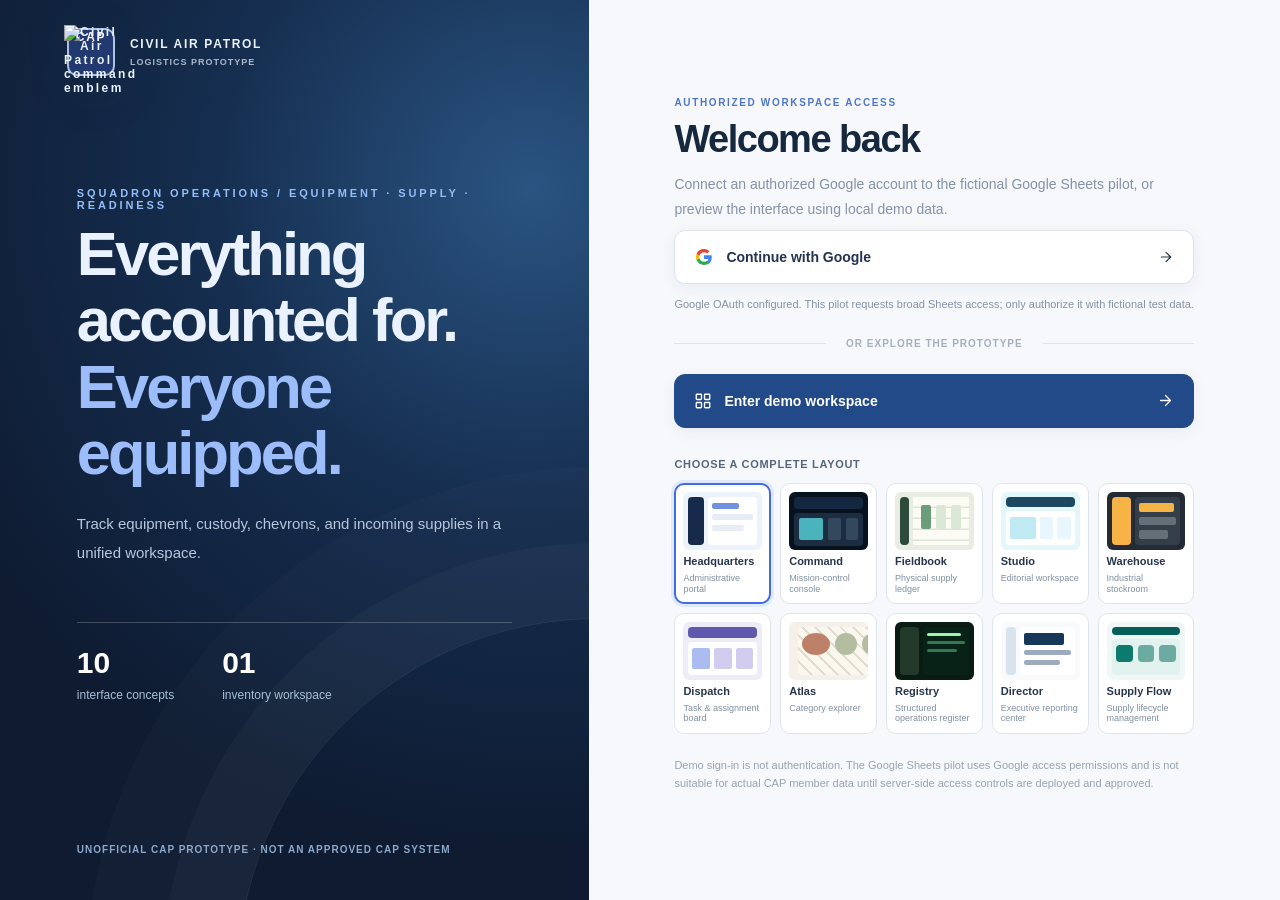
==== commit 10a3e36b: "Upgrade ten professional concepts and explicit issue types: index.html" ====
--- a/index.html
+++ b/index.html
@@ -12,6 +12,7 @@
   <link rel="stylesheet" href="./themes.css" />
   <link rel="stylesheet" href="./design-systems.css" />
   <link rel="stylesheet" href="./concepts-v4.css" />
+  <link rel="stylesheet" href="./concepts-v5.css" />
 </head>
 <body>
   <div id="app"></div>
--- a/concepts-v5.css
+++ b/concepts-v5.css
@@ -0,0 +1,65 @@
+/* V5 professional layout differentiation: Executive Report + Supply Flow; refined prior eight.
+   Styles affect presentation, not authorization or business logic. */
+:root{--professional-radius:10px}
+.theme-gallery{grid-template-columns:repeat(5,minmax(0,1fr));gap:9px}
+.theme-option{border-radius:10px;min-height:110px;transition:background .15s,border-color .15s}
+.theme-swatch.director{background:#f8fafc}.theme-swatch.director .swatch-side{background:#d8e3ee;width:15%}.theme-swatch.director .swatch-main{background:#fff}.theme-swatch.director i{height:5px;background:#9dacbc}.theme-swatch.director i:first-child{height:12px;background:#173858;width:86%}
+.theme-swatch.supplychain{background:#eff8f6;flex-direction:column}.theme-swatch.supplychain .swatch-side{background:#085e59;height:17%;width:100%}.theme-swatch.supplychain .swatch-main{background:#e2f3ef;flex-direction:row}.theme-swatch.supplychain i{background:#6baba2;width:30%;height:70%;border-radius:4px}.theme-swatch.supplychain i:first-child{background:#0c7a6c;width:30%}
+/* Maintain understated typography and remove gimmicky movement. */
+.design-midnight .command-hero,.design-warehouse .warehouse-heading,.design-terminal .terminal-intro{box-shadow:none}
+.design-midnight .command-hero h1,.design-terminal .terminal-intro h1{letter-spacing:-1.4px}
+.design-forest .fieldbook-title,.design-atlas .atlas-title h1{letter-spacing:-1.6px}
+.design-terminal .terminal-prompt input{font-size:12px}
+.design-terminal .terminal-prompt label{font-size:11px}
+.design-terminal .terminal-caret{animation:none}
+.concept-stock-buttons button{min-height:36px}
+/* DIRECTOR: fixed left folio index, wide formal report, asymmetric column system. */
+[data-theme="director"]{font-family:Inter,Arial,sans-serif;background:#edf1f5;color:#1b324d}
+.design-director{display:grid;grid-template-columns:188px minmax(0,1fr);min-height:100vh;background:#edf1f5}
+.design-director .sidebar{display:none}
+.design-director .director-pane{background:#18314c;color:#b9cfdf;padding:27px 16px;position:sticky;top:0;height:100vh;display:flex;flex-direction:column;gap:5px}
+.director-pane-head{font-size:10px;letter-spacing:1.6px;margin-bottom:19px;padding:0 12px;color:#91a9be;font-weight:800}
+.director-pane .nav-item{display:flex;align-items:center;gap:10px;text-align:left;background:transparent;color:#c3d2e0;border:0;border-radius:7px;padding:13px 10px;font-size:12px;cursor:pointer}
+.director-pane .nav-item.active{background:#294966;color:#fff}.director-pane .nav-item:hover{background:#35516b}
+.director-pane .nav-item svg{width:18px;height:18px}.director-pane-foot{margin-top:auto;line-height:1.8;font-size:10px;color:#829baf;padding:10px}
+.design-director .main{min-width:0}.design-director .topbar{height:66px;padding:0 34px;background:#fff}.design-director .workspace-frame{display:block}.design-director .content{padding:34px clamp(22px,4vw,74px) 85px;max-width:1680px;margin:auto}
+.director-report,.director-results,.director-filters{background:#fff;border:1px solid #dce4ec;box-shadow:0 6px 22px #1c385b08}
+.director-report{padding:clamp(20px,3vw,42px);border-radius:4px}.director-report-head{display:flex;justify-content:space-between;border-bottom:1px solid #cad7e4;padding-bottom:15px;color:#62788f;font-size:10px;font-weight:800;letter-spacing:1.1px}
+.director-cover{display:grid;grid-template-columns:1fr 180px;align-items:center;gap:30px;padding:35px 0 30px}.director-cover h1{font-size:clamp(35px,3.5vw,55px);font-weight:680;letter-spacing:-2.5px;line-height:1.08;margin:11px 0 18px;color:#163450}.director-cover p{color:#62748a;font-size:13px;line-height:1.75;max-width:560px}.director-cover .actions{margin-top:23px;justify-content:flex-start}.director-seal{display:flex;align-items:center;flex-direction:column;gap:6px;border-left:1px solid #e0e6ed}.director-seal strong{font-size:16px;letter-spacing:3px}.director-seal small{font-size:8px;color:#718598}
+.director-mastline{display:flex;justify-content:space-between;color:#526d88;border-top:3px solid #183c5c;border-bottom:1px solid #cad7e4;padding:13px 0;font-size:10px;letter-spacing:1px}.director-metrics{display:grid;grid-template-columns:repeat(4,1fr);border-bottom:1px solid #dce4eb}.director-metrics article{border-right:1px solid #e5ebf0;padding:24px 20px 25px 0;margin-right:20px;min-width:0}.director-metrics article:last-child{border:0}.director-metrics small,.director-metrics span{display:block;font-size:10px;color:#62798d}.director-metrics small{letter-spacing:1px;font-weight:750}.director-metrics strong{font-size:44px;letter-spacing:-1.5px;display:block;color:#173b5b;margin:10px 0}.director-report-grid{display:grid;grid-template-columns:minmax(0,1.7fr) minmax(220px,.9fr);gap:30px;padding:27px 0}.director-main-table{min-width:0}.director-side-notes{border-left:1px solid #e6edf3;padding-left:26px}.director-section-title{display:flex;gap:12px;align-items:center;margin-bottom:15px}.director-section-title>span{font-size:10px;color:#4c7594;font-weight:800}.director-section-title h2{font-size:18px;font-weight:690;margin:0;color:#193c58;flex:1}.director-section-title button,.director-side-notes>button{display:flex;gap:5px;align-items:center;color:#38617d;background:none;border:0;font-weight:700;font-size:11px;cursor:pointer}.director-report-row{display:grid;grid-template-columns:minmax(0,1fr) 110px 85px;gap:14px;border-bottom:1px solid #e8eef2;padding:15px 0;align-items:center;font-size:12px}.director-report-row b{font-weight:650}.director-report-row>span{color:#758a99}.director-report-row em{font-style:normal;color:#9c5d46;text-align:right;font-size:11px}.director-side-notes>div:not(.director-section-title){border-bottom:1px solid #ebeff3;padding:12px 0}.director-side-notes time{font-size:10px;color:#7b8e9c}.director-side-notes strong{display:block;margin-top:5px;font-size:11px;line-height:1.5;font-weight:570}.director-side-notes>button{margin-top:15px}.director-report-foot{border-top:1px solid #dde5ec;padding-top:16px;font-size:9px;color:#6e8193;letter-spacing:1.4px}
+.director-directory{display:grid;grid-template-columns:215px minmax(0,1fr);gap:16px}.director-filters{padding:16px;display:flex;flex-direction:column;align-self:start;gap:5px;border-radius:5px}.director-filters>span{color:#8291a3;font-size:10px;font-weight:750;margin:15px 5px 8px;letter-spacing:1px}.director-filters>label{display:flex;gap:5px;align-items:center;border:1px solid #d6e1eb;border-radius:5px;padding:8px;margin-bottom:8px}.director-filters input{border:0;background:transparent;font-size:11px;min-width:0;max-width:140px;outline:0}.director-filters>button{border:0;background:transparent;padding:11px 12px;text-align:left;color:#607488;cursor:pointer;border-radius:5px;font-size:12px}.director-filters>button.selected{background:#e7eef5;color:#193b55;font-weight:700}.director-results{min-width:0;border-radius:5px;padding:21px}.director-results .data-table small{display:block;font-weight:500;color:#8d9ba8;margin-top:5px}.director-results .data-table td{font-size:12px}
+/* SUPPLY FLOW: full-width horizontal process nav with stage cards, not a sidebar. */
+[data-theme="supplychain"]{font-family:Inter,Arial,sans-serif;background:#f1f7f6;color:#203a37}
+.design-supplychain{display:flex;flex-direction:column;background:#f1f7f6;min-height:100vh}.design-supplychain .sidebar{display:none}.design-supplychain .main{width:100%}.design-supplychain .topbar{height:68px;padding:0 clamp(22px,4vw,72px);border-bottom:0;background:#0c514e;color:#fff}.design-supplychain .breadcrumbs,.design-supplychain .breadcrumbs strong{color:#d6f5ed}.design-supplychain .top-date{color:#bbdfd9}.design-supplychain .top-actions .demo-pill{background:#236a63;color:#ddf6ee}.design-supplychain .top-logout{color:#d5f0e8}.design-supplychain .content{padding:32px clamp(22px,4vw,72px) 90px;max-width:1650px;margin:auto}.design-supplychain .workspace-frame{display:block}
+.supply-tabs{display:flex;align-items:center;gap:7px;background:#fff;border-bottom:1px solid #d4e6e0;padding:8px clamp(22px,4vw,72px);overflow-x:auto}.supply-tabs .nav-item{min-width:max-content;display:flex;align-items:center;gap:8px;padding:12px 14px;border-radius:5px;background:transparent;color:#486b65;border:0;font-size:12px;cursor:pointer}.supply-tabs .nav-item.active{background:#e5f4ef;color:#075b4f;font-weight:760}.supply-tabs .nav-item svg{width:17px}
+.supply-hero{display:grid;grid-template-columns:1.25fr .65fr;gap:30px;align-items:center;padding:45px 48px;border-radius:13px;background:#083d3b;color:#fff}.supply-hero .eyebrow{color:#84c5b7}.supply-hero h1{font-weight:720;letter-spacing:-2.5px;font-size:clamp(34px,4vw,59px);line-height:1.08;margin:18px 0}.supply-hero p{max-width:580px;line-height:1.7;font-size:13px;color:#bdded6}.supply-hero .actions{margin-top:27px;justify-content:flex-start}.supply-hero .btn:not(.btn-primary){color:#def8f1;border-color:#44897e;background:#1e625a}.supply-hero .btn-primary{background:#f4fbf7;color:#0a524b;border:0}.supply-hero-kpi{background:#12534c;border:1px solid #30776e;border-radius:11px;padding:31px;display:flex;flex-direction:column}.supply-hero-kpi>span{font-size:10px;letter-spacing:1.4px;color:#9edbcf}.supply-hero-kpi strong{font-size:72px;line-height:1.25;letter-spacing:-3px}.supply-hero-kpi small{font-size:11px;color:#afd8cc;line-height:1.5}.supply-hero-progress,.supply-stack-bar{height:6px;background:#3d857c;border-radius:40px;overflow:hidden;margin-top:24px}.supply-hero-progress span,.supply-stack-bar span{display:block;height:100%;background:#9aead5;border-radius:50px}
+.supply-step-heading{display:flex;align-items:center;justify-content:space-between;margin:31px 0 13px;color:#658680;font-size:10px;letter-spacing:1.25px}.supply-steps{display:grid;grid-template-columns:repeat(4,minmax(0,1fr));gap:11px}.supply-steps>button{cursor:pointer;text-align:left;position:relative;background:#fff;border:1px solid #d6e8e3;border-radius:10px;padding:22px;min-height:180px;display:grid;gap:7px;grid-template-columns:1fr auto;align-content:start;color:#264d46}.supply-steps>button:hover{border-color:#65b5a7}.supply-stage-num{font-size:10px;color:#86a8a0}.supply-stage-icon{justify-self:end;color:#0b7b6b}.supply-steps b{grid-column:1/-1;font-size:18px;font-weight:710}.supply-steps small{grid-column:1/-1;line-height:1.5;color:#7f9791;font-size:11px}.supply-steps strong{font-size:26px;margin-top:4px}.supply-steps>button>svg:last-child{justify-self:end;align-self:end}
+.supply-bottom{display:grid;grid-template-columns:minmax(0,1.25fr) minmax(260px,.7fr);gap:16px;margin-top:19px}.supply-actions,.supply-receiving{background:#fff;border:1px solid #dce9e5;border-radius:10px;padding:23px}.supply-heading{display:flex;align-items:center;justify-content:space-between;gap:15px;margin-bottom:12px}.supply-heading h2{font-size:18px;font-weight:700;margin:0}.supply-heading button{display:flex;align-items:center;gap:5px;background:transparent;border:0;color:#146c5e;font-size:11px;cursor:pointer}.supply-actions article{display:flex;align-items:center;gap:13px;padding:15px 0;border-top:1px solid #ebf1ee}.supply-circle{height:38px;width:38px;background:#e4f4ed;color:#247e67;border-radius:50%;display:grid;place-items:center;font-weight:750}.supply-actions article>div:nth-child(2){flex:1}.supply-actions article b,.supply-actions article span{display:block;font-size:12px}.supply-actions article span{color:#82968e;margin-top:4px}.supply-receiving>div:not(.supply-heading){display:grid;grid-template-columns:10px 1fr;gap:4px 9px;border-top:1px solid #eaf1ef;padding:15px 0}.supply-step-dot{border-radius:50%;background:#3d9f8b;width:8px;height:8px;margin-top:4px;grid-row:1/3}.supply-receiving b{font-size:12px}.supply-receiving small{font-size:11px;color:#78928c}
+.supply-category-grid{display:grid;grid-template-columns:repeat(4,minmax(0,1fr));gap:9px}.supply-category-grid>button{border:1px solid #d8e9e3;border-radius:7px;display:flex;gap:10px;align-items:center;background:#fff;padding:14px;color:#3e6b61;cursor:pointer;text-align:left}.supply-category-grid>button.selected{background:#0f6559;color:white}.supply-category-grid>button span{flex:1;font-size:11px}.supply-category-grid strong{font-size:13px}.supply-search{display:flex;align-items:center;gap:9px;border:1px solid #d7e6e0;background:#fff;border-radius:8px;padding:0 15px;margin:14px 0 20px;color:#7d9a91}.supply-search input{width:100%;background:transparent;border:0;padding:15px 0;outline:0;color:#264a42}.supply-stock-heading{display:grid;grid-template-columns:1fr 120px 145px;gap:15px;margin:0 0 9px;padding:0 16px;color:#77948c;letter-spacing:1px;font-size:10px}.supply-stack{display:grid;gap:8px}.supply-stack-row{display:grid;grid-template-columns:46px minmax(0,1fr) 120px 145px;gap:15px;align-items:center;background:white;border:1px solid #d8e7e1;border-radius:9px;padding:14px 16px;min-width:0}.supply-stack-icon{width:40px;height:40px;border-radius:7px;background:#e9f6ef;color:#277c67;display:grid;place-items:center}.supply-stack-desc small{color:#7b998f;font-size:10px}.supply-stack-desc h3{margin:5px 0;font-size:14px;color:#245148}.supply-stack-amount>b{font-size:18px}.supply-stack-amount>b small{color:#90a69c;font-size:11px}.supply-stack-bar{height:4px;margin-top:7px;background:#dfece6}.supply-stack-bar span{background:#3ca991}.supply-stack-actions{display:flex;gap:5px}.supply-stack-actions button,.supply-assign-bottom button,.supply-order-columns article button{background:#e0f1eb;color:#0f695a;border:0;border-radius:6px;padding:10px;display:flex;align-items:center;gap:5px;font-weight:760;font-size:10px;cursor:pointer}.supply-assignment-grid{display:grid;grid-template-columns:repeat(3,minmax(0,1fr));gap:12px}.supply-assignment-grid article{background:white;border:1px solid #d6e7df;padding:20px;border-radius:9px;min-width:0}.supply-assign-head,.supply-assign-bottom{display:flex;align-items:center;justify-content:space-between;gap:8px}.supply-assign-head>span{font-size:10px;color:#88a197}.supply-assignment-grid h3{font-size:16px;margin:18px 0 7px}.supply-assignment-grid p{color:#79958c;font-size:12px}.supply-assign-bottom{border-top:1px solid #edf3f0;padding-top:13px;margin-top:20px;flex-wrap:wrap}.supply-assign-bottom span{font-size:10px;color:#6c8c83}.supply-order-columns{display:grid;grid-template-columns:repeat(3,minmax(0,1fr));gap:14px}.supply-order-columns>section{background:#e8f2ee;padding:16px;border-radius:10px;min-height:320px}.supply-order-coltitle{display:flex;align-items:center;gap:10px;margin:8px 0 15px}.supply-order-coltitle h2{flex:1;font-size:15px;margin:0}.supply-order-coltitle>span,.supply-order-coltitle small{font-size:10px;color:#6a9988}.supply-order-columns article{background:#fff;border:1px solid #d5e7e0;border-radius:8px;padding:18px;margin-bottom:11px}.supply-order-columns article>small{font-size:10px;color:#83a199}.supply-order-columns article h3{font-size:14px;margin:9px 0}.supply-order-columns article p{font-size:11px;color:#7b988f}.supply-order-columns article>div{display:flex;align-items:center;justify-content:space-between;font-size:11px;padding:15px 0;color:#4e756c}.supply-order-columns article button{width:100%;justify-content:center}
+/* Professional sign-ins should be recognizably different but preserve controls. */
+[data-theme="director"] .login-layout{grid-template-columns:1fr 1fr;background:#eff2f6}[data-theme="director"] .login-hero{background:#1b3751;padding:55px 5vw}[data-theme="director"] .login-hero h2{font-size:clamp(39px,4vw,62px);font-weight:680;letter-spacing:-2px}[data-theme="director"] .login-hero h2 em{color:#b3d1e7}[data-theme="director"] .login-card{border:1px solid #dce6ed;border-radius:6px}[data-theme="director"] .login-demo{background:#183d5e;border-radius:5px}[data-theme="director"] .login-google{border-radius:5px}
+[data-theme="supplychain"] .login-layout{display:flex;flex-direction:column;background:#f1f8f5}[data-theme="supplychain"] .login-hero{background:#0b554e;min-height:205px;padding:24px 5vw;display:flex;flex-direction:row;align-items:center;justify-content:space-between}[data-theme="supplychain"] .login-hero h2{font-size:clamp(34px,3vw,46px)}[data-theme="supplychain"] .login-hero h2 em{color:#a7e5d3}[data-theme="supplychain"] .login-hero-body{margin:0}[data-theme="supplychain"] .login-hero-footer,[data-theme="supplychain"] .login-hero-stats{display:none}[data-theme="supplychain"] .login-main{padding:26px 20px}[data-theme="supplychain"] .login-card{width:min(1050px,100%);padding:28px 36px;border:1px solid #d3e6df;border-radius:12px}[data-theme="supplychain"] .login-demo{background:#126d5e}[data-theme="supplychain"] .login-card h1{color:#0b5148}
+@media(max-width:1250px){.director-metrics,.supply-steps{grid-template-columns:repeat(2,minmax(0,1fr))}.supply-assignment-grid{grid-template-columns:repeat(2,minmax(0,1fr))}.supply-category-grid{grid-template-columns:repeat(3,minmax(0,1fr))}}
+@media(max-width:900px){.design-director,.design-supplychain{display:flex;flex-direction:column}.design-director .director-pane,.design-supplychain .supply-tabs{display:none}.design-director .sidebar,.design-supplychain .sidebar{display:flex;position:fixed;top:0;left:0;bottom:0;width:260px;z-index:30;transform:translateX(-110%);height:100vh;overflow-y:auto;transition:transform .18s}.design-director .sidebar.open,.design-supplychain .sidebar.open{transform:translateX(0)}.design-director .main,.design-supplychain .main{width:100%}.design-director .topbar,.design-supplychain .topbar{padding:0 18px}.director-cover,.director-report-grid,.supply-bottom{grid-template-columns:1fr}.director-seal,.director-side-notes{display:none}.director-directory{grid-template-columns:1fr}.director-filters{flex-direction:row;flex-wrap:wrap}.director-filters label{flex:1 0 100%}.director-filters>button{padding:9px}.supply-hero{grid-template-columns:1fr}.theme-gallery{grid-template-columns:repeat(4,minmax(0,1fr))}}
+@media(max-width:600px){.director-report{padding:18px}.director-cover{padding:20px 0}.director-cover h1{font-size:35px}.director-metrics{grid-template-columns:repeat(2,1fr)}.director-metrics article{margin:0;padding:15px 9px}.director-metrics strong{font-size:30px}.director-report-row{grid-template-columns:1fr 85px}.director-report-row>span{display:none}.director-report-head{gap:12px;flex-wrap:wrap}.design-director .content,.design-supplychain .content{padding:20px 15px 80px}.supply-hero{padding:25px}.supply-hero h1{font-size:39px}.supply-hero-kpi strong{font-size:49px}.supply-steps,.supply-assignment-grid,.supply-order-columns,.supply-category-grid{grid-template-columns:1fr}.supply-steps button{min-height:115px}.supply-stock-heading{display:none}.supply-stack-row{grid-template-columns:38px minmax(0,1fr);gap:10px}.supply-stack-amount{grid-column:2}.supply-stack-actions{grid-column:1/-1}.theme-gallery{grid-template-columns:repeat(2,minmax(0,1fr))}[data-theme="supplychain"] .login-hero{min-height:215px}}
+/* Registry is a professional structured-data interface, not a retro terminal. */
+[data-theme="terminal"]{background:#ebf0f5;color:#1b344a}
+.design-terminal{background:#eaf0f4;color:#21374b}
+.design-terminal .sidebar{background:#183047!important;color:#d5e2e9!important;border-right:1px solid #2e495b}
+.design-terminal .brand-copy b,.design-terminal .sidebar .side-user strong{color:#f2f7fc}
+.design-terminal .nav-section,.design-terminal .sidebar .side-help p{color:#9eb3c3}
+.design-terminal .sidebar .nav-item{color:#bdd1de}.design-terminal .sidebar .nav-item.active{color:white!important;background:#294e6c!important;box-shadow:inset 3px 0 #98cfde}
+.design-terminal .main,.design-terminal .topbar{background:#eef3f7!important;color:#223b50!important}.design-terminal .topbar{border-bottom:1px solid #d1e0e9!important}.design-terminal .breadcrumbs,.design-terminal .breadcrumbs strong{color:#26475e!important}
+.design-terminal .terminal-prompt{background:#fff!important;border:1px solid #d2e0e8!important;border-radius:6px;margin:14px clamp(15px,3vw,42px) 0;color:#4d697e!important}
+.design-terminal .terminal-prompt label{color:#4d6a7d!important}.design-terminal .terminal-prompt input{color:#213b50!important}.design-terminal .terminal-prompt button{background:#265577!important;color:#fff!important;border-radius:5px!important}
+.design-terminal .content{background:#eef3f7!important}.design-terminal .terminal-boot{background:#fff!important;border:1px solid #d2dfe8!important;color:#5a7890!important;border-radius:6px!important;padding:15px!important}
+.design-terminal .terminal-intro{background:transparent!important;border:0!important}.design-terminal .terminal-intro small,.design-terminal .terminal-intro p{color:#6f889b!important}.design-terminal .terminal-intro h1{color:#1e4564!important;text-shadow:none!important}.design-terminal .terminal-intro h1 span,.design-terminal .terminal-caret{color:#5589aa!important}.design-terminal .terminal-caret{font-size:50px!important}
+.design-terminal .terminal-stats{border:1px solid #cddae4!important;background:#fff!important;border-radius:8px!important;overflow:hidden}
+.design-terminal .terminal-stats>div{border-color:#d7e2ea!important;background:white!important}.design-terminal .terminal-stats small,.design-terminal .terminal-stats span{color:#73899a!important}.design-terminal .terminal-stats strong{color:#284f6b!important}
+.design-terminal .terminal-columns>div{background:#fff!important;border:1px solid #d4e0e8!important;border-radius:8px!important;overflow:hidden}.design-terminal .terminal-strip{color:#385e76!important;border-color:#d4e0e8!important}.design-terminal .terminal-strip span{color:#879dab!important}
+.design-terminal .terminal-commands button{color:#486e83!important;border-color:#e4edf2!important}.design-terminal .terminal-commands button strong,.design-terminal .terminal-output p{color:#315871!important}.design-terminal .terminal-commands button:hover{background:#eff6f9!important}.design-terminal .terminal-output p{border-color:#e5eef3!important}
+.design-terminal .terminal-log{background:#f1f6f8!important;border:1px solid #d9e5ec!important;color:#5a7383!important}.design-terminal .terminal-log p,.design-terminal .terminal-log b{color:#4d7085!important}
+.design-terminal .side-help,.design-terminal .sidebar-bottom{background:transparent!important}.design-terminal .side-help{border-color:#36556a!important}
+.concept-terminal .concept-categories button{background:#fff!important;color:#42637a!important;border:1px solid #d1e0e9!important;border-radius:5px!important}.concept-terminal .concept-categories button.selected{background:#235678!important;color:white!important}
+.concept-terminal .concept-tools label,.concept-terminal .concept-stock{background:white!important;border:1px solid #d5e1e9!important;border-radius:6px!important}.concept-terminal .concept-tools input{color:#274a62!important}.concept-terminal .concept-stock-icon{background:#e8f1f6!important;color:#417793!important;border-radius:6px!important}.concept-terminal .concept-stock-main h3,.concept-terminal .concept-stock-qty strong{color:#284f6a!important}.concept-terminal .concept-stock-main p,.concept-terminal .concept-stock-main small{color:#7891a2!important}.concept-terminal .concept-stock-buttons button{background:#e8f2f8!important;border:1px solid #bed3e1!important;color:#265c7a!important;border-radius:5px!important}
+[data-theme="terminal"] .login-layout{background:#edf2f7}[data-theme="terminal"] .login-hero{background:#1d3b54;border:0}[data-theme="terminal"] .login-main{background:#f0f4f8}[data-theme="terminal"] .login-card h1{color:#233e55;font-family:Inter,system-ui,sans-serif}[data-theme="terminal"] .login-google,[data-theme="terminal"] .theme-option{background:#fff;color:#25465b;border:1px solid #d8e3eb;border-radius:5px}[data-theme="terminal"] .login-demo{background:#275b7a;color:#fff;border-radius:5px}[data-theme="terminal"] .login-subtitle,[data-theme="terminal"] .login-helper,[data-theme="terminal"] .login-footnote{color:#6d8596}
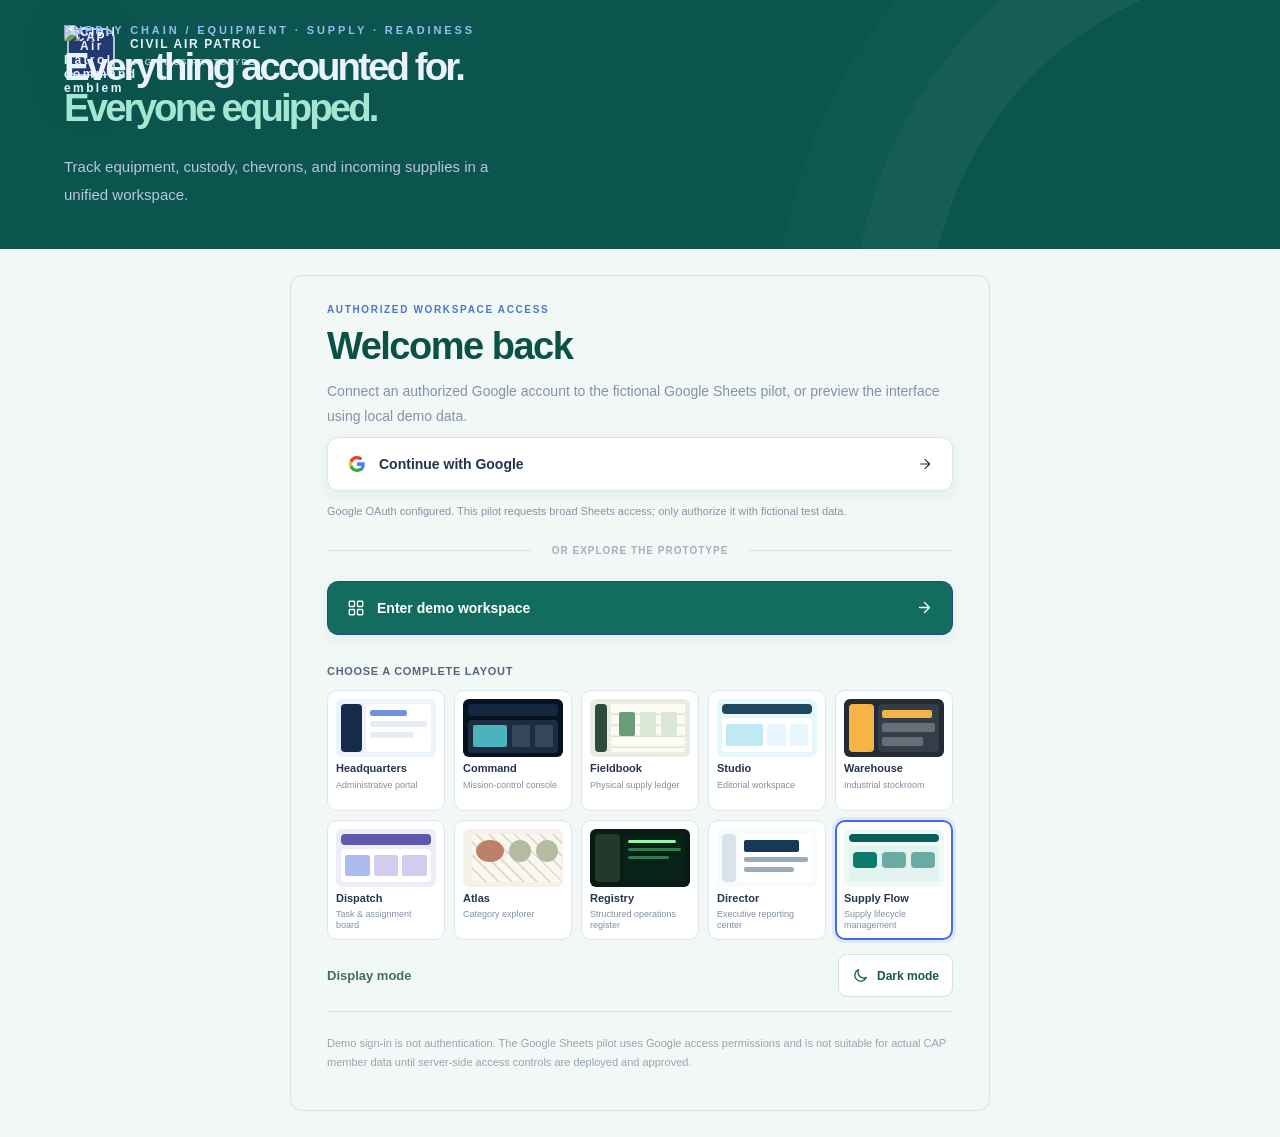
==== commit 5b169a04: "Load new Supply Flow mobile and dark-mode styles" ====
--- a/index.html
+++ b/index.html
@@ -13,6 +13,7 @@
   <link rel="stylesheet" href="./design-systems.css" />
   <link rel="stylesheet" href="./concepts-v4.css" />
   <link rel="stylesheet" href="./concepts-v5.css" />
+  <link rel="stylesheet" href="./supply-v6.css" />
 </head>
 <body>
   <div id="app"></div>
--- a/supply-v6.css
+++ b/supply-v6.css
@@ -0,0 +1,98 @@
+/* Supply Flow V6: separate tablet / phone UX and contrast-aware light/dark appearance */
+.appearance-toggle{display:inline-flex;align-items:center;justify-content:center;gap:8px;min-height:43px;padding:9px 13px;border:1px solid #d3e2dd;border-radius:9px;background:#fff;color:#19584d;font-weight:700;font-size:12px;cursor:pointer;white-space:nowrap}
+.appearance-toggle:focus-visible,.design-supplychain button:focus-visible,.design-supplychain input:focus-visible{outline:3px solid #7cddc4;outline-offset:2px}
+.top-appearance{color:white;border-color:#ffffff45;background:#ffffff15}.appearance-settings-row,.login-appearance-row{display:flex;align-items:center;justify-content:space-between;gap:12px;padding:14px 0;border-bottom:1px solid #d8e6e0;color:#436e63;font-size:13px;font-weight:700}
+.design-supplychain .supply-hero{grid-template-columns:minmax(0,1.4fr) minmax(260px,.85fr)}
+.design-supplychain .supply-hero-actions{padding:23px;border:1px solid #3e8076;border-radius:12px;background:#16544d;display:flex;flex-direction:column;align-self:stretch;gap:9px}
+.design-supplychain .supply-hero-actions h2{font-size:19px;letter-spacing:-.3px;color:#f5fffc;margin:5px 0 14px}
+.design-supplychain .supply-hero-actions .eyebrow{color:#a6dfd0}
+.design-supplychain .supply-hero-actions button{display:flex;align-items:center;gap:10px;text-align:left;min-height:48px;padding:12px;background:#effbf6;border:1px solid #bce2d4;border-radius:9px;color:#0d5c4f;font-weight:700;font-size:12px;cursor:pointer}
+.design-supplychain .supply-hero-actions button svg:last-child{margin-left:auto}
+.design-supplychain .supply-hero-actions button:hover{background:#d8f1e6}
+.design-supplychain .supply-stack-amount small{font-size:11px;color:#72998f}
+.supply-mobile-dock{display:none}
+@media(max-width:1100px){
+.design-supplychain .supply-tabs{gap:3px;padding:7px 18px}.design-supplychain .supply-tabs .nav-item{min-height:48px;padding:12px 10px}
+.design-supplychain .supply-hero{padding:30px;gap:18px}.design-supplychain .supply-hero h1{font-size:clamp(34px,4.2vw,50px)}
+.design-supplychain .supply-steps{grid-template-columns:repeat(2,minmax(0,1fr))}
+.design-supplychain .supply-steps>button{min-height:146px}
+.design-supplychain .supply-bottom{grid-template-columns:1fr 1fr}
+.design-supplychain .supply-category-grid,.design-supplychain .supply-assignment-grid,.design-supplychain .supply-order-columns{grid-template-columns:repeat(2,minmax(0,1fr))}
+.design-supplychain button,.design-supplychain input,.design-supplychain select{touch-action:manipulation}
+}
+@media(max-width:900px){
+.design-supplychain .supply-mobile-dock{display:grid;grid-template-columns:repeat(5,minmax(0,1fr));position:fixed;bottom:0;left:0;right:0;z-index:22;gap:2px;padding:6px 10px max(8px,env(safe-area-inset-bottom));border-top:1px solid #d1e5dc;background:#fffffffa;box-shadow:0 -8px 25px #12372b16}
+.design-supplychain .supply-mobile-dock .nav-item{display:flex;flex-direction:column;align-items:center;justify-content:center;gap:4px;padding:8px 2px;min-height:56px;min-width:0;white-space:nowrap;border-radius:9px;margin:0;font-size:10px;font-weight:700;color:#5d7b72;background:transparent}
+.design-supplychain .supply-mobile-dock .nav-item svg{height:21px;width:21px}
+.design-supplychain .supply-mobile-dock .nav-item.active{background:#e0f3eb;color:#08715b}
+.design-supplychain .content{padding-bottom:calc(112px + env(safe-area-inset-bottom))}
+.design-supplychain .supply-bottom{grid-template-columns:1fr}
+.design-supplychain .supply-hero{grid-template-columns:1fr}
+.design-supplychain .supply-stack-row{grid-template-columns:44px minmax(0,1fr) 85px;gap:12px}
+.design-supplychain .supply-stack-amount{grid-column:3;grid-row:1}
+.design-supplychain .supply-stack-actions{grid-column:2/-1;justify-content:flex-end}
+.design-supplychain .supply-stack-actions button{min-height:44px;font-size:12px}
+.design-supplychain .topbar{padding:0 15px}
+.design-supplychain .top-appearance{min-width:41px;padding:9px}
+.design-supplychain .top-appearance span{display:none}
+.design-supplychain .drawer{width:min(660px,100vw);max-width:100vw}
+}
+@media(max-width:620px){
+.design-supplychain .topbar{height:60px}
+.design-supplychain .top-date{display:none}.design-supplychain .top-actions{gap:5px}
+.design-supplychain .content{padding:16px 12px 118px}
+.design-supplychain .supply-hero{padding:23px 19px;gap:22px}
+.design-supplychain .supply-hero h1{font-size:36px}
+.design-supplychain .supply-hero .actions{display:flex;flex-direction:column;align-items:stretch;gap:10px}
+.design-supplychain .supply-hero .actions .btn{justify-content:center;min-height:46px}
+.design-supplychain .supply-hero-actions{padding:15px}
+.design-supplychain .supply-steps{grid-template-columns:repeat(2,minmax(0,1fr));gap:9px}
+.design-supplychain .supply-steps>button{padding:15px 11px;min-height:155px}
+.design-supplychain .supply-steps b{font-size:14px}.design-supplychain .supply-steps strong{font-size:22px}.design-supplychain .supply-steps small{font-size:10px}
+.design-supplychain .supply-category-grid{grid-template-columns:1fr 1fr}
+.design-supplychain .supply-category-grid button{padding:13px 10px;min-height:55px}
+.design-supplychain .supply-assignment-grid,.design-supplychain .supply-order-columns{grid-template-columns:1fr}
+.design-supplychain .supply-stack-row{grid-template-columns:37px minmax(0,1fr);gap:9px;padding:13px}
+.design-supplychain .supply-stack-icon{width:37px;height:37px}
+.design-supplychain .supply-stack-amount{grid-column:2;grid-row:2}
+.design-supplychain .supply-stack-actions{grid-column:1/-1;justify-content:stretch}
+.design-supplychain .supply-stack-actions button:first-child{flex:1;justify-content:center}
+.design-supplychain .supply-stock-heading{display:none}
+.design-supplychain .drawer{width:100vw;height:100dvh;overflow-y:auto}
+.design-supplychain .drawer-header{padding:18px 17px}
+.design-supplychain .drawer-form{padding:15px 17px 24px}
+.design-supplychain .drawer-footer{position:sticky;bottom:0;background:inherit;padding-bottom:max(14px,env(safe-area-inset-bottom))}
+.design-supplychain .drawer-footer .btn{min-height:48px;flex:1}
+[data-theme="supplychain"] .login-hero{min-height:160px;padding:22px}
+[data-theme="supplychain"] .login-main{padding:13px 10px 45px}
+[data-theme="supplychain"] .login-card{padding:22px 15px}
+}
+[data-appearance="dark"] .design-supplychain{background:#0b171c;color:#e8f1ed}
+[data-appearance="dark"] .design-supplychain .topbar{background:#0a2021;border-color:#36594f;color:#f4f9f6}
+[data-appearance="dark"] .design-supplychain .supply-tabs,[data-appearance="dark"] .design-supplychain .supply-mobile-dock{background:#12262b;border-color:#335249}
+[data-appearance="dark"] .design-supplychain .supply-tabs .nav-item,[data-appearance="dark"] .design-supplychain .supply-mobile-dock .nav-item{color:#b9d3c8}
+[data-appearance="dark"] .design-supplychain .supply-tabs .nav-item.active,[data-appearance="dark"] .design-supplychain .supply-mobile-dock .nav-item.active{background:#22584c;color:#edfff5}
+[data-appearance="dark"] .design-supplychain .supply-hero{background:#0e3636;border:1px solid #2c665b}
+[data-appearance="dark"] .design-supplychain .supply-hero-actions{background:#143d3b;border-color:#3b7b71}
+[data-appearance="dark"] .design-supplychain .supply-hero-actions button{background:#204842;color:#ebfff8;border-color:#46796d}
+[data-appearance="dark"] .design-supplychain .supply-steps>button,[data-appearance="dark"] .design-supplychain .supply-actions,[data-appearance="dark"] .design-supplychain .supply-receiving,[data-appearance="dark"] .design-supplychain .supply-category-grid>button,[data-appearance="dark"] .design-supplychain .supply-stack-row,[data-appearance="dark"] .design-supplychain .supply-assignment-grid article,[data-appearance="dark"] .design-supplychain .supply-order-columns article,[data-appearance="dark"] .design-supplychain .info-card,[data-appearance="dark"] .design-supplychain .data-panel,[data-appearance="dark"] .design-supplychain .drawer{background:#172b31;color:#e7f2ec;border-color:#34564e}
+[data-appearance="dark"] .design-supplychain .supply-steps b,[data-appearance="dark"] .design-supplychain .supply-stack-desc h3,[data-appearance="dark"] .design-supplychain .supply-heading h2,[data-appearance="dark"] .design-supplychain .supply-assignment-grid h3,[data-appearance="dark"] .design-supplychain .page-lead h1,[data-appearance="dark"] .design-supplychain .info-card h3{color:#f0f9f5}
+[data-appearance="dark"] .design-supplychain .supply-search,[data-appearance="dark"] .design-supplychain .supply-category-grid button:not(.selected),[data-appearance="dark"] .design-supplychain .drawer input,[data-appearance="dark"] .design-supplychain .drawer select,[data-appearance="dark"] .design-supplychain .drawer textarea,[data-appearance="dark"] .design-supplychain .supply-search input{background:#1b383e!important;color:#f3fbf7!important;border-color:#497368!important}
+[data-appearance="dark"] .design-supplychain .supply-stack-desc small,[data-appearance="dark"] .design-supplychain .supply-steps small,[data-appearance="dark"] .design-supplychain .supply-receiving small,[data-appearance="dark"] .design-supplychain .page-lead p{color:#b3d0c4}
+[data-appearance="dark"] .design-supplychain .supply-actions article,[data-appearance="dark"] .design-supplychain .supply-receiving>div:not(.supply-heading),[data-appearance="dark"] .design-supplychain .supply-assign-bottom{border-color:#355a4c}
+[data-appearance="dark"] .design-supplychain .supply-circle,[data-appearance="dark"] .design-supplychain .supply-stack-icon{background:#245649;color:#e2fff4}
+[data-appearance="dark"] .design-supplychain .supply-order-columns>section{background:#10292c}
+[data-appearance="dark"] .design-supplychain .supply-order-columns article button,[data-appearance="dark"] .design-supplychain .supply-stack-actions button,[data-appearance="dark"] .design-supplychain .supply-assign-bottom button{background:#265749;color:#e8fff3}
+[data-appearance="dark"] .design-supplychain .btn:not(.btn-primary){background:#29483e;color:#d7f8e8;border-color:#476b5d}
+[data-appearance="dark"] .design-supplychain .drawer-header,[data-appearance="dark"] .design-supplychain .drawer-footer{background:#172b31;border-color:#35584e}
+[data-appearance="dark"] .design-supplychain .notice{background:#183d41;color:#cee5dc;border-color:#386b60}
+[data-appearance="dark"] .design-supplychain .setting-item{border-color:#35594d}
+[data-appearance="dark"] .design-supplychain .appearance-settings-row{color:#c6e6d9;border-color:#426a5e}
+[data-appearance="dark"] .design-supplychain .appearance-toggle{background:#255346;color:#f2fff7;border-color:#569680}
+[data-appearance="dark"][data-theme="supplychain"] .login-layout,[data-appearance="dark"][data-theme="supplychain"] .login-main{background:#0e1c21}
+[data-appearance="dark"][data-theme="supplychain"] .login-card{background:#182e32;color:#e9f5ed;border-color:#395e53}
+[data-appearance="dark"][data-theme="supplychain"] .login-card h1,[data-appearance="dark"][data-theme="supplychain"] .login-theme-title{color:#f2f9f4}
+[data-appearance="dark"][data-theme="supplychain"] .login-card p,[data-appearance="dark"][data-theme="supplychain"] .login-footnote{color:#bdd4c8}
+[data-appearance="dark"][data-theme="supplychain"] .login-google,[data-appearance="dark"][data-theme="supplychain"] .theme-option{background:#1c3a3e;color:#e9f5ef;border-color:#41695d}
+[data-appearance="dark"][data-theme="supplychain"] .login-appearance-row{color:#d2e9dc;border-color:#3d6659}
+@media(prefers-reduced-motion:reduce){.design-supplychain *{animation-duration:.01ms!important;transition-duration:.01ms!important}}
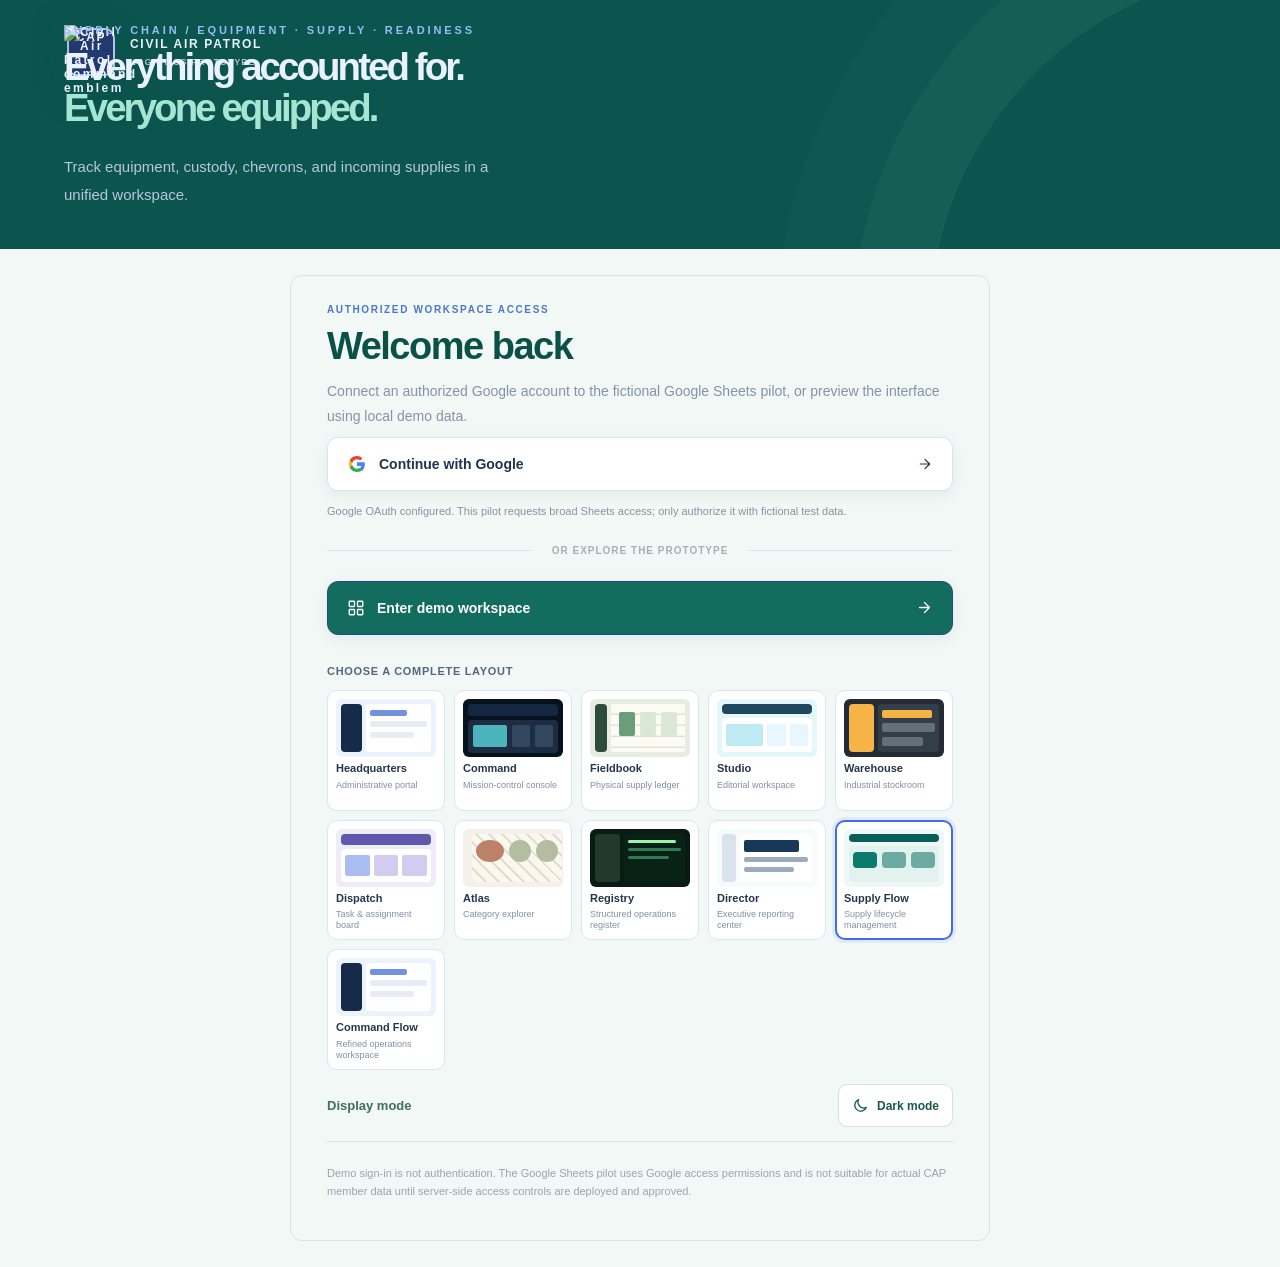
==== commit 3e23b56a: "Load Command Flow visual theme and insignia desk styles" ====
--- a/index.html
+++ b/index.html
@@ -14,6 +14,7 @@
   <link rel="stylesheet" href="./concepts-v4.css" />
   <link rel="stylesheet" href="./concepts-v5.css" />
   <link rel="stylesheet" href="./supply-v6.css" />
+  <link rel="stylesheet" href="./command-flow.css" />
 </head>
 <body>
   <div id="app"></div>
--- a/command-flow.css
+++ b/command-flow.css
@@ -0,0 +1,116 @@
+
+/* Command Flow: restrained navy operations UI, distinct from the existing Command concept. */
+[data-theme="commandflow"]{--cf-navy:#14243a;--cf-ink:#233c59;--cf-blue:#36669e;--cf-border:#dce5ef;--cf-bg:#f4f7fb;--cf-surface:#fff}
+[data-theme="commandflow"] .design-commandflow{background:var(--cf-bg);color:var(--cf-ink);min-height:100vh}
+.design-commandflow .sidebar{background:#14253d;border-right:1px solid #2e445e;width:246px}
+.design-commandflow .brand-logo{background:#27456b;box-shadow:none}
+.design-commandflow .nav-item{border-radius:9px;color:#bdcadb;min-height:46px}
+.design-commandflow .nav-item.active{background:#2b496b;color:white;box-shadow:inset 3px 0 0 #90b9ee}
+.design-commandflow .nav-item:hover{background:#203956;color:white}
+.design-commandflow .topbar{background:#fff;border-bottom:1px solid #e1e7ef}
+.design-commandflow .content{max-width:1500px;padding:32px 36px 70px}
+.design-commandflow .btn-primary{background:#315f9e;color:#fff;border-color:#315f9e;box-shadow:none}
+.design-commandflow .btn{border-radius:9px;min-height:44px}
+.design-commandflow .cf-hero{display:grid;grid-template-columns:minmax(0,1fr) 250px;gap:28px;background:linear-gradient(115deg,#172b43,#244462);padding:39px;border-radius:17px;color:#fff}
+.design-commandflow .cf-overline{color:#b7cce3;font-size:11px;font-weight:800;letter-spacing:1.7px}
+.design-commandflow .cf-hero h1{color:white;font-size:clamp(29px,4vw,48px);letter-spacing:-1.5px;margin:18px 0 10px}
+.design-commandflow .cf-hero p{color:#bed0e4;line-height:1.7;font-size:13px;max-width:570px}
+.design-commandflow .cf-hero-actions{display:flex;flex-wrap:wrap;align-items:center;gap:12px;margin-top:24px}
+.design-commandflow .cf-hero-actions .btn-primary{background:#e6effc;color:#23466b;border-color:transparent;font-weight:800}
+.design-commandflow .cf-secondary{min-height:45px;border:1px solid #7290ac;background:transparent;color:#f6f8fc;border-radius:9px;display:inline-flex;align-items:center;gap:10px;padding:10px 17px}
+.design-commandflow .cf-hero-side{display:flex;flex-direction:column;gap:16px;padding:16px 0 10px 25px;border-left:1px solid #ffffff32;font-size:12px;color:#c3d5e5}
+.design-commandflow .cf-hero-side>span{font-size:10px;letter-spacing:1.3px;font-weight:800;color:#b0c9df}
+.design-commandflow .cf-hero-side>b{color:#fff;font-size:18px;margin-bottom:7px}
+.design-commandflow .cf-section-caption{font-size:10px;letter-spacing:1.8px;font-weight:850;color:#526984;margin:27px 0 12px}
+.design-commandflow .cf-kpis{display:grid;grid-template-columns:repeat(4,minmax(0,1fr));gap:12px}
+.design-commandflow .cf-kpi{border:1px solid var(--cf-border);background:var(--cf-surface);border-radius:13px;min-height:108px;padding:20px;display:grid;grid-template-columns:35px 1fr;align-items:center;gap:7px;text-align:left;color:#294767;box-shadow:0 5px 18px #122e4b09}
+.design-commandflow .cf-kpi>span{display:grid;place-items:center;width:39px;height:39px;background:#eaf1fa;border-radius:11px;color:#386ea1}
+.design-commandflow .cf-kpi strong{font-size:29px;line-height:1.1;color:#18385c}
+.design-commandflow .cf-kpi small{grid-column:2;color:#7189a2;font-size:11px}
+.design-commandflow .cf-kpi>svg{display:none}
+.design-commandflow .cf-actions{display:grid;grid-template-columns:repeat(4,minmax(0,1fr));gap:12px}
+.design-commandflow .cf-actions>button{border:1px solid var(--cf-border);background:var(--cf-surface);min-height:180px;padding:20px;border-radius:13px;display:flex;flex-direction:column;align-items:flex-start;gap:15px;text-align:left;color:#2b517b;box-shadow:0 5px 18px #122e4b09}
+.design-commandflow .cf-actions>button>span{color:#3c6f9f}
+.design-commandflow .cf-actions>button>div{display:grid;gap:7px;flex:1}
+.design-commandflow .cf-actions small{font-size:10px;letter-spacing:1.4px;color:#8496aa;font-weight:750}
+.design-commandflow .cf-actions strong{font-size:16px;color:#233f5d}
+.design-commandflow .cf-actions em{font-size:11px;color:#8598ac;font-style:normal}
+.design-commandflow .cf-actions button>svg{align-self:flex-end}
+.design-commandflow .cf-kpi:hover,.design-commandflow .cf-actions button:hover{border-color:#8bafcf;transform:translateY(-1px)}
+.design-commandflow .cf-bottom{display:grid;grid-template-columns:1.2fr .8fr;gap:15px;margin-top:20px}
+.design-commandflow .cf-panel{background:var(--cf-surface);border:1px solid var(--cf-border);border-radius:13px;padding:22px;min-width:0}
+.design-commandflow .cf-panel h2{font-size:18px;color:#234568;margin:0 0 10px}
+.design-commandflow .cf-handoff,.design-commandflow .cf-stockline{display:flex;align-items:center;gap:12px;padding:14px 0;border-top:1px solid #e7edf4;font-size:12px}
+.design-commandflow .cf-handoff>span{display:grid;place-items:center;background:#edf3fa;color:#4a789e;border-radius:8px;width:35px;height:35px;flex:none}
+.design-commandflow .cf-handoff>div,.design-commandflow .cf-stockline>div{flex:1;min-width:0}
+.design-commandflow .cf-handoff b,.design-commandflow .cf-stockline b{display:block;color:#294967;font-weight:750}
+.design-commandflow .cf-handoff small,.design-commandflow .cf-stockline small{display:block;font-size:11px;color:#8094a9;margin-top:4px}
+.design-commandflow .cf-stockline>strong{font-size:11px;color:#4c769b;white-space:nowrap}
+.design-commandflow .supply-stack-row,.design-commandflow .supply-assignment-grid article,.design-commandflow .supply-order-columns article{background:#fff;border-color:#dbe5ee;box-shadow:none}
+.design-commandflow .supply-stack-actions button:first-child{background:#285c97;color:white}
+[data-theme="commandflow"] .login-hero{background:linear-gradient(130deg,#15283f,#2c5274);color:white}
+[data-theme="commandflow"] .login-hero h2{color:white}
+/* Independent, grade-first insignia directory used by all visual concepts. */
+.insignia-workspace{max-width:1470px;margin:0 auto}
+.insignia-heading{display:flex;justify-content:space-between;gap:22px;align-items:flex-start;margin-bottom:20px}
+.insignia-heading h1{color:#233b57;font-size:30px;letter-spacing:-.8px;margin:7px 0}
+.insignia-heading p{font-size:12px;color:#758ba1;line-height:1.65;max-width:680px}
+.insignia-heading-actions{display:flex;align-items:center;gap:10px;flex-wrap:wrap}
+.insignia-heading-actions>button{min-height:44px}
+.insignia-overview{display:grid;grid-template-columns:repeat(3,minmax(0,1fr));gap:12px;margin-bottom:19px}
+.insignia-overview>div{background:#fff;border:1px solid #dfe7f0;border-radius:12px;display:grid;gap:7px;padding:18px 21px}
+.insignia-overview span{font-size:10px;letter-spacing:1.2px;font-weight:800;color:#778ca5}
+.insignia-overview strong{font-size:29px;color:#254261}
+.insignia-overview small{color:#8497ab;font-size:11px}
+.insignia-layout{display:grid;grid-template-columns:235px minmax(0,1fr);gap:18px;align-items:start}
+.insignia-directory,.insignia-directory-main{border:1px solid #dfe7f0;border-radius:12px;background:#fff;padding:19px;min-width:0}
+.insignia-directory{padding:19px 11px}
+.insignia-side-heading{font-size:10px;letter-spacing:1.5px;font-weight:850;color:#72879e;padding:0 11px 15px}
+.insignia-directory nav{display:grid;gap:6px}
+.insignia-directory nav button{display:flex;flex-direction:column;align-items:stretch;text-align:left;gap:8px;background:transparent;border:1px solid transparent;border-radius:9px;padding:13px 11px;color:#45617e;min-height:60px}
+.insignia-directory nav button b{font-size:12px}
+.insignia-directory nav button small{font-size:10px;color:#8194a9}
+.insignia-directory nav button svg{vertical-align:middle;margin-right:8px}
+.insignia-directory nav button.selected{background:#e9f1fa;border-color:#d6e4f4;color:#2c6293}
+.insignia-side-note{margin:17px 8px 0;padding-top:15px;border-top:1px solid #e6edf5;font-size:11px;line-height:1.55;color:#8597aa}
+.insignia-list-heading{display:flex;justify-content:space-between;gap:12px;align-items:center;margin-bottom:20px}
+.insignia-list-heading h2{font-size:22px;color:#233f5f;margin:7px 0 0}
+.insignia-list-heading span{font-size:10px;letter-spacing:1.4px;font-weight:800;color:#869ab1}
+.insignia-reference-pill{background:#f1f6fb;border:1px solid #e0eaf4;border-radius:20px;padding:8px 12px;font-size:11px;color:#6e859c;white-space:nowrap}
+.insignia-grade-grid{display:grid;grid-template-columns:repeat(2,minmax(0,1fr));gap:12px}
+.insignia-grade-card{border:1px solid #dfe7f0;border-radius:12px;background:#fff;padding:18px;display:flex;flex-direction:column;gap:13px;min-width:0}
+.insignia-grade-card:hover{border-color:#b6cadd}
+.insignia-grade-top{display:flex;align-items:flex-start;justify-content:space-between;gap:8px}
+.insignia-grade-mark{display:flex;flex-direction:column;justify-content:center;align-items:center;gap:5px;width:63px;height:56px;border-radius:10px;background:#193650;color:white;flex:none}
+.insignia-grade-mark b{font-size:11px}.insignia-grade-mark i{width:23px;height:2px;border-radius:2px;background:#8eb7d8}
+.insignia-grade-state{font-size:10px;font-weight:780;border-radius:20px;padding:7px 10px;background:#f0f4f8;color:#6c8095;white-space:nowrap}
+.insignia-grade-state.has-stock{background:#e5f4ed;color:#168365}
+.insignia-grade-state.is-none{background:#eeeae5;color:#756f63}
+.insignia-grade-name{flex:1}
+.insignia-grade-name small{display:block;font-size:10px;color:#8194a8;margin-bottom:7px}
+.insignia-grade-name h3{margin:0 0 5px;color:#2a4565;font-size:15px;line-height:1.35}
+.insignia-grade-name>span{color:#718ba5;font-size:11px}
+.insignia-variants{border-top:1px solid #e6edf4;padding-top:12px;display:grid;gap:12px}
+.insignia-variant{display:flex;align-items:center;gap:10px;justify-content:space-between;min-width:0}
+.insignia-variant>div{min-width:0}
+.insignia-variant b{display:block;overflow-wrap:anywhere;font-size:11px;color:#3b5470}
+.insignia-variant small{display:block;margin-top:5px;font-size:10px;color:#8798aa}
+.insignia-issue-button{background:#2d6399;color:white;border:0;border-radius:8px;min-height:41px;padding:8px 13px;font-size:11px;font-weight:800;white-space:nowrap;display:flex;align-items:center;gap:6px}
+.insignia-grade-empty{border-top:1px solid #e9eef5;padding-top:12px;font-size:11px;color:#8396aa;line-height:1.5}
+.insignia-add-button{margin-top:auto;display:flex;align-items:center;gap:8px;border:1px solid #dce9f6;border-radius:8px;background:#f1f7fe;color:#285f92;min-height:43px;padding:10px 12px;font-size:11px;text-align:left}
+.insignia-bottom-note{display:flex;align-items:flex-start;gap:11px;margin-top:19px;padding:17px;background:#f4f8fc;border:1px solid #dfe8f1;border-radius:10px;color:#6b849d;font-size:11px;line-height:1.6}
+.insignia-pinned{display:flex;align-items:center;gap:13px;border:1px solid #d6e5f5;border-radius:11px;background:#f0f6fc;padding:15px}
+.insignia-pinned-icon{width:43px;height:43px;border-radius:9px;background:#deecf9;color:#28619b;display:grid;place-items:center;flex:none}
+.insignia-pinned small,.insignia-pinned strong,.insignia-pinned span{display:block}
+.insignia-pinned small{font-size:10px;letter-spacing:1.3px;color:#7187a1}
+.insignia-pinned strong{font-size:13px;color:#2b4d72;margin:4px 0}
+.insignia-pinned span{font-size:11px;color:#8296ad}
+[data-appearance="dark"] .design-commandflow{--cf-bg:#111d2e;--cf-surface:#1a3047;--cf-border:#38536d;color:#e9f1fc;background:#111d2e}
+[data-appearance="dark"] .design-commandflow .topbar{background:#16283c;border-color:#38536d}
+[data-appearance="dark"] .design-commandflow .cf-kpi,[data-appearance="dark"] .design-commandflow .cf-actions button,[data-appearance="dark"] .design-commandflow .cf-panel{background:#1c3047;border-color:#395571;color:#edf5ff}
+[data-appearance="dark"] .design-commandflow .cf-kpi strong,[data-appearance="dark"] .design-commandflow .cf-actions strong,[data-appearance="dark"] .design-commandflow .cf-panel h2,[data-appearance="dark"] .design-commandflow .cf-handoff b,[data-appearance="dark"] .design-commandflow .cf-stockline b{color:#eff6ff}
+[data-appearance="dark"] .design-commandflow .cf-kpi small,[data-appearance="dark"] .design-commandflow .cf-actions em,[data-appearance="dark"] .design-commandflow .cf-stockline small{color:#abc2d8}
+[data-appearance="dark"] .design-commandflow .supply-stack-row,[data-appearance="dark"] .design-commandflow .supply-assignment-grid article{background:#1c3047;color:#e9f1fc;border-color:#395571}
+@media(max-width:1200px){.design-commandflow .cf-kpis{grid-template-columns:repeat(2,minmax(0,1fr))}.design-commandflow .cf-actions{grid-template-columns:repeat(2,minmax(0,1fr))}}
+@media(max-width:940px){.design-commandflow .content{padding:25px 21px 96px}.design-commandflow .cf-hero{grid-template-columns:1fr}.design-commandflow .cf-hero-side{display:none}.design-commandflow .cf-bottom{grid-template-columns:1fr}.insignia-layout{grid-template-columns:1fr}.insignia-directory nav{display:grid;grid-template-columns:repeat(4,minmax(0,1fr));gap:7px}.insignia-directory nav button{min-height:71px}.insignia-side-note{display:none}}
+@media(max-width:650px){.design-commandflow .content{padding:18px 13px 105px}.design-commandflow .cf-hero{padding:23px 20px;border-radius:13px}.design-commandflow .cf-hero h1{font-size:29px}.design-commandflow .cf-kpis{gap:8px}.design-commandflow .cf-kpi{padding:13px;min-height:88px}.design-commandflow .cf-kpi strong{font-size:23px}.design-commandflow .cf-actions{grid-template-columns:1fr;gap:8px}.design-commandflow .cf-actions>button{min-height:95px;padding:15px;flex-direction:row;align-items:center}.design-commandflow .cf-actions>button>div{flex:1}.design-commandflow .cf-bottom{margin-top:12px}.insignia-heading{flex-direction:column;gap:10px}.insignia-heading h1{font-size:27px}.insignia-overview{grid-template-columns:repeat(3,1fr);gap:6px}.insignia-overview>div{padding:12px 9px}.insignia-overview strong{font-size:22px}.insignia-overview span{font-size:8px}.insignia-overview small{font-size:9px}.insignia-directory nav{grid-template-columns:repeat(2,minmax(0,1fr))}.insignia-directory-main{padding:13px}.insignia-grade-grid{grid-template-columns:1fr}.insignia-grade-card{min-height:0}.insignia-reference-pill{font-size:9px}.insignia-variant{align-items:flex-start;flex-wrap:wrap}.insignia-issue-button{min-height:44px}}
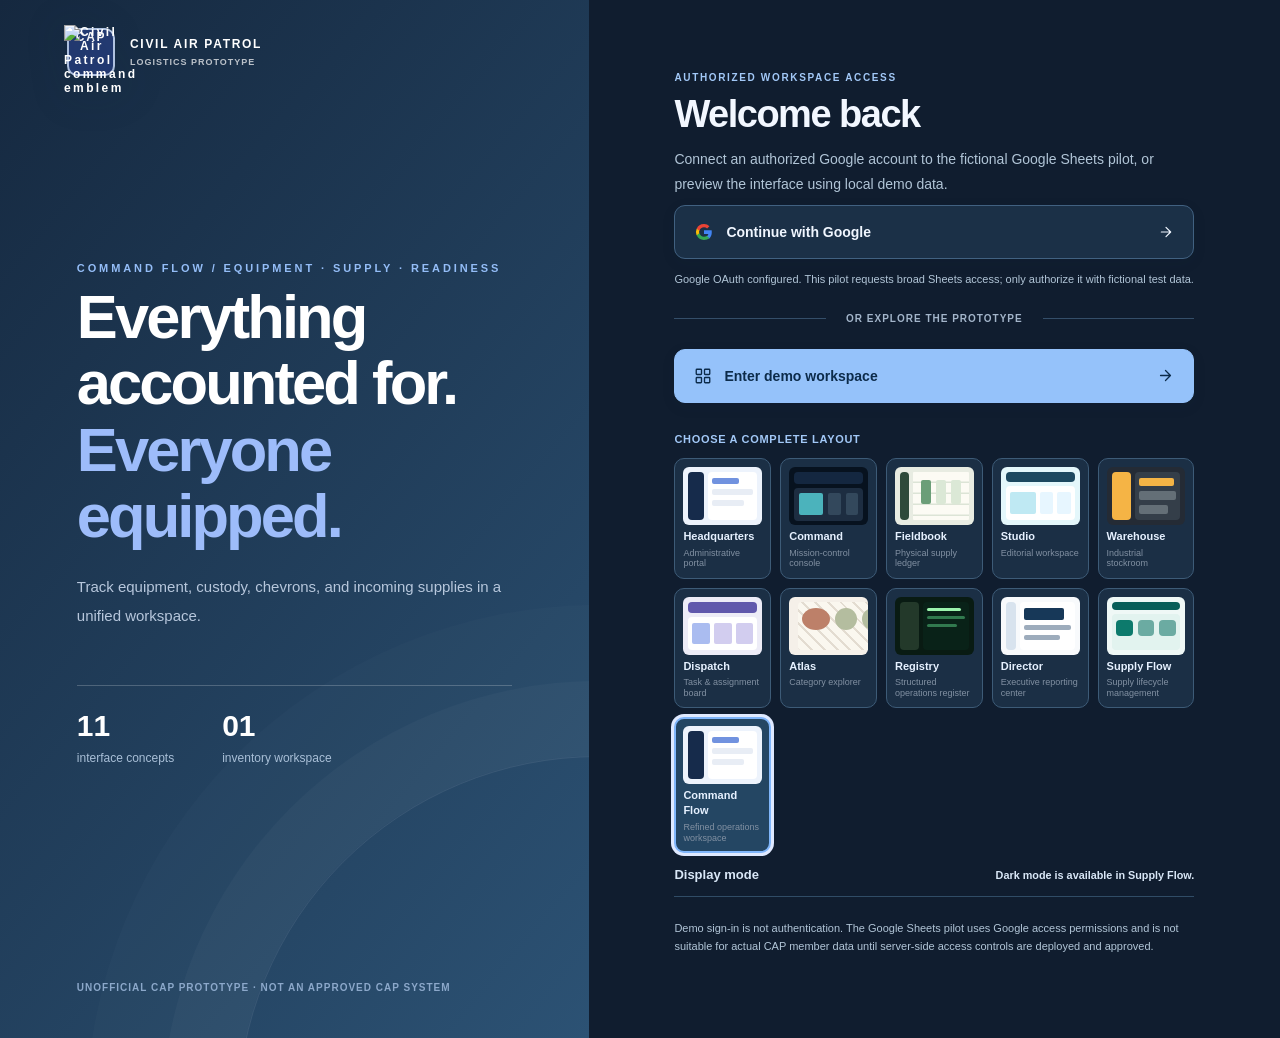
==== commit 7c5a8ee9: "Load Insignia Shelf app module and stylesheet on GitHub Pages" ====
--- a/index.html
+++ b/index.html
@@ -15,12 +15,14 @@
   <link rel="stylesheet" href="./concepts-v5.css" />
   <link rel="stylesheet" href="./supply-v6.css" />
   <link rel="stylesheet" href="./command-flow.css" />
+  <link rel="stylesheet" href="./insignia-shelf.css" />
 </head>
 <body>
   <div id="app"></div>
   <script src="https://accounts.google.com/gsi/client" async defer></script>
   <script src="./config.js"></script>
   <script src="./sheets-adapter.js"></script>
+  <script src="./insignia-shelf.js"></script>
   <script src="./app.js" defer></script>
 </body>
 </html>
--- a/insignia-shelf.css
+++ b/insignia-shelf.css
@@ -0,0 +1,97 @@
+/* Command Flow: dark-default Insignia Shelf, professional stock catalog */
+.design-commandflow .insignia-shelf{--sh-bg:#fff;--sh-card:#fff;--sh-border:#dde6ee;--sh-text:#1d3651;--sh-muted:#71849a;--sh-blue:#285f98;--sh-soft:#ecf4ff;--sh-ink:#25527f;--sh-good:#11795c;--sh-good-bg:#e5f4ed;--sh-low:#966514;--sh-low-bg:#fff3d7;max-width:1520px;margin:auto;color:var(--sh-text)}
+[data-appearance="dark"] .design-commandflow .insignia-shelf{--sh-bg:#132338;--sh-card:#192d43;--sh-border:#34506b;--sh-text:#eef5ff;--sh-muted:#b0c1d3;--sh-blue:#a8cbf7;--sh-soft:#274566;--sh-ink:#d6e8ff;--sh-good:#8fe4bd;--sh-good-bg:#194239;--sh-low:#ffd09a;--sh-low-bg:#493821}
+.design-commandflow .insignia-shelf button{font:inherit;cursor:pointer}
+.design-commandflow .insignia-shelf button:focus-visible,.design-commandflow .insignia-shelf input:focus-visible{outline:3px solid #75abef;outline-offset:2px}
+.design-commandflow .shelf-header{display:flex;justify-content:space-between;align-items:end;gap:20px;margin-bottom:23px}
+.design-commandflow .shelf-header h1{font-size:32px;letter-spacing:-1px;color:var(--sh-text);margin:5px 0 7px}
+.design-commandflow .shelf-header p{color:var(--sh-muted);font-size:12px;line-height:1.65;max-width:610px;margin:0}
+.design-commandflow .shelf-kicker{color:var(--sh-blue);font-size:10px;font-weight:830;letter-spacing:1.5px}
+.design-commandflow .shelf-search{flex:none;width:min(340px,100%);min-height:48px;border:1px solid var(--sh-border);background:var(--sh-card);color:var(--sh-muted);border-radius:10px;padding:0 14px;display:flex;gap:10px;align-items:center}
+.design-commandflow .shelf-search input{flex:1;width:100%;min-width:0;background:transparent!important;border:0!important;outline:none!important;box-shadow:none!important;color:var(--sh-text)!important;font-size:13px}
+.design-commandflow .shelf-search input::placeholder{color:var(--sh-muted)}
+.design-commandflow .shelf-workspace{display:grid;grid-template-columns:280px minmax(0,1fr);gap:15px;align-items:stretch}
+.design-commandflow .shelf-groups,.design-commandflow .shelf-catalog{min-width:0;padding:18px;background:var(--sh-bg);border:1px solid var(--sh-border);border-radius:13px}
+.design-commandflow .shelf-overline{display:flex;justify-content:space-between;gap:10px;color:var(--sh-text);font-size:10px;font-weight:820;letter-spacing:1.25px;margin-bottom:15px}
+.design-commandflow .shelf-overline span{color:var(--sh-muted);font-weight:550;letter-spacing:0}
+.design-commandflow .shelf-groups-nav{display:grid;gap:8px}
+.design-commandflow .shelf-group{display:flex;align-items:center;gap:9px;min-height:76px;text-align:left;width:100%;border:1px solid var(--sh-border);background:var(--sh-card);color:var(--sh-text);border-radius:10px;padding:11px}
+.design-commandflow .shelf-group.selected{background:var(--sh-soft);border-color:var(--sh-blue)}
+.design-commandflow .shelf-group:hover{border-color:var(--sh-blue)}
+.design-commandflow .shelf-group-icon{display:grid;place-items:center;flex:none;width:34px;height:34px;color:var(--sh-blue);background:var(--sh-soft);border-radius:8px}
+.design-commandflow .shelf-group-body{flex:1;min-width:0}
+.design-commandflow .shelf-group-body strong{display:block;font-size:12px;line-height:1.25;color:var(--sh-text)}
+.design-commandflow .shelf-group-body small{display:block;font-size:10px;color:var(--sh-muted);margin-top:5px}
+.design-commandflow .shelf-group-count{font-size:10px;color:var(--sh-ink);font-weight:800;border-radius:20px;background:var(--sh-soft);padding:5px 7px;white-space:nowrap}
+.design-commandflow .shelf-group>svg{flex:none;color:var(--sh-muted)}
+.design-commandflow .shelf-note{border-top:1px solid var(--sh-border);margin-top:18px;padding-top:14px;display:flex;align-items:start;gap:8px;font-size:11px;color:var(--sh-muted);line-height:1.65}
+.design-commandflow .shelf-note svg{flex:none}
+.design-commandflow .shelf-catalog-head{display:flex;justify-content:space-between;align-items:center;gap:12px;margin-bottom:18px}
+.design-commandflow .shelf-catalog-head h2{font-size:22px;letter-spacing:-.5px;margin:6px 0;color:var(--sh-text)}
+.design-commandflow .shelf-catalog-head small{font-size:11px;color:var(--sh-muted)}
+.design-commandflow .shelf-view-controls{display:flex;gap:2px;background:var(--sh-card);border:1px solid var(--sh-border);border-radius:9px;padding:4px}
+.design-commandflow .shelf-view-controls button{border:0;background:transparent;color:var(--sh-muted);display:grid;place-items:center;width:36px;height:36px;border-radius:7px}
+.design-commandflow .shelf-view-controls button.selected{background:var(--sh-soft);color:var(--sh-ink)}
+.design-commandflow .shelf-filters{display:flex;flex-wrap:wrap;gap:7px;margin-bottom:18px}
+.design-commandflow .shelf-filters button{display:flex;align-items:center;gap:7px;min-height:39px;padding:8px 11px;border:1px solid var(--sh-border);border-radius:22px;background:var(--sh-card);color:var(--sh-muted);font-size:11px;font-weight:700}
+.design-commandflow .shelf-filters button.selected{background:var(--sh-soft);border-color:var(--sh-blue);color:var(--sh-ink)}
+.design-commandflow .shelf-filters button span:last-child{font-weight:800}
+.design-commandflow .shelf-filter-dot{width:7px;height:7px;border-radius:100%;border:1px solid var(--sh-muted)}
+.design-commandflow .dot-stocked{background:#33c491;border-color:#33c491}.design-commandflow .dot-low{background:#e4a33b;border-color:#e4a33b}
+.design-commandflow .shelf-cards{display:grid;grid-template-columns:repeat(3,minmax(0,1fr));gap:10px}
+.design-commandflow .shelf-card{display:flex;flex-direction:column;min-height:218px;gap:10px;min-width:0;padding:13px;border:1px solid var(--sh-border);border-radius:11px;background:var(--sh-card)}
+.design-commandflow .shelf-status{align-self:flex-end;font-size:10px;font-weight:760;white-space:nowrap;border-radius:18px;padding:6px 9px;line-height:1.15;color:var(--sh-muted);border:1px solid var(--sh-border);background:var(--sh-bg)}
+.design-commandflow .shelf-stocked{background:var(--sh-good-bg);color:var(--sh-good);border-color:var(--sh-good)}
+.design-commandflow .shelf-low{background:var(--sh-low-bg);color:var(--sh-low);border-color:var(--sh-low)}
+.design-commandflow .shelf-grade-mark{align-self:center;min-height:68px;min-width:78px;padding:8px;border-radius:11px;display:flex;justify-content:center;align-items:center;flex-direction:column;gap:6px;background:linear-gradient(150deg,#244b76,#0d2035);border:1px solid #466483;color:#c0dbfd}
+.design-commandflow .shelf-grade-mark span{font-size:13px;font-weight:820;letter-spacing:.1px;text-align:center}
+.design-commandflow .shelf-grade-mark svg{opacity:.75}
+.design-commandflow .shelf-card-copy{flex:1;min-width:0}
+.design-commandflow .shelf-card-copy small{display:block;font-size:10px;color:var(--sh-muted)}
+.design-commandflow .shelf-card-copy h3{font-size:13px;line-height:1.35;color:var(--sh-text);margin:5px 0;overflow-wrap:anywhere}
+.design-commandflow .shelf-card-copy p{font-size:11px;color:var(--sh-muted);margin:7px 0 0}
+.design-commandflow .shelf-issue,.design-commandflow .shelf-register{min-height:44px;width:100%;border-radius:8px;border:1px solid transparent;display:flex;justify-content:center;align-items:center;gap:7px;font-size:12px;font-weight:800}
+.design-commandflow .shelf-issue{background:#91bff6;color:#103454}
+.design-commandflow .shelf-issue:hover{background:#b5d8ff}
+.design-commandflow .shelf-register{background:var(--sh-bg);color:var(--sh-text);border-color:var(--sh-border)}
+.design-commandflow .shelf-register:hover{border-color:var(--sh-blue)}
+.design-commandflow .shelf-variants{border-top:1px solid var(--sh-border);padding-top:7px;display:grid;gap:3px}
+.design-commandflow .shelf-variants button{display:flex;justify-content:space-between;align-items:center;gap:8px;min-height:40px;background:transparent;border:0;color:var(--sh-text);text-align:left;font-size:10px}
+.design-commandflow .shelf-variants button span{color:var(--sh-blue);display:flex;align-items:center;gap:4px;white-space:nowrap}
+.design-commandflow .shelf-cards-list{grid-template-columns:1fr}
+.design-commandflow .shelf-cards-list .shelf-card{flex-direction:row;align-items:center;min-height:105px}
+.design-commandflow .shelf-cards-list .shelf-card .shelf-status{order:3;align-self:auto}
+.design-commandflow .shelf-cards-list .shelf-issue,.design-commandflow .shelf-cards-list .shelf-register{width:auto;min-width:125px}
+.design-commandflow .shelf-actions{display:grid;grid-template-columns:1.1fr repeat(3,minmax(0,1fr));gap:10px;margin-top:15px;padding:15px;border:1px solid var(--sh-border);border-radius:12px;background:var(--sh-bg)}
+.design-commandflow .shelf-actions>div{display:flex;flex-direction:column;justify-content:center;padding:0 8px}
+.design-commandflow .shelf-actions>div span{font-size:11px;color:var(--sh-text);font-weight:830;letter-spacing:1.2px}
+.design-commandflow .shelf-actions>div p{font-size:11px;color:var(--sh-muted);margin:6px 0;line-height:1.5}
+.design-commandflow .shelf-actions button{display:flex;align-items:center;gap:10px;min-height:82px;text-align:left;padding:13px;border:1px solid var(--sh-border);border-radius:10px;background:var(--sh-card);color:var(--sh-text)}
+.design-commandflow .shelf-actions button:hover{background:var(--sh-soft);border-color:var(--sh-blue)}
+.design-commandflow .shelf-actions button>svg:first-child{flex:none;color:var(--sh-blue)}.design-commandflow .shelf-actions button>svg:last-child{flex:none;margin-left:auto;color:var(--sh-muted)}
+.design-commandflow .shelf-actions button span{flex:1;min-width:0}.design-commandflow .shelf-actions button b{display:block;font-size:13px;color:var(--sh-text)}
+.design-commandflow .shelf-actions button small{display:block;font-size:10px;margin-top:5px;line-height:1.35;color:var(--sh-muted)}
+.design-commandflow .shelf-no-results{grid-column:1/-1;display:grid;justify-items:center;gap:8px;padding:40px 15px;color:var(--sh-muted);text-align:center}
+.design-commandflow .shelf-no-results h3{color:var(--sh-text);margin:0}.design-commandflow .shelf-no-results button{padding:10px 15px;border-radius:8px;border:1px solid var(--sh-border);background:var(--sh-soft);color:var(--sh-ink)}
+/* Command Flow appearance has a visible toggle track and dark sign-in state. */
+[data-theme="commandflow"][data-appearance="dark"] .login-layout,[data-theme="commandflow"][data-appearance="dark"] .login-main{background:#101d2f;color:#eef5ff}
+[data-theme="commandflow"][data-appearance="dark"] .login-card h1{color:#f2f7ff}
+[data-theme="commandflow"][data-appearance="dark"] .login-subtitle,[data-theme="commandflow"][data-appearance="dark"] .login-helper,[data-theme="commandflow"][data-appearance="dark"] .login-footnote{color:#b1c5d7}
+[data-theme="commandflow"][data-appearance="dark"] .login-theme-title,[data-theme="commandflow"][data-appearance="dark"] .login-card .eyebrow{color:#a2c8f7}
+[data-theme="commandflow"][data-appearance="dark"] .login-divider{color:#a3b5ca}
+[data-theme="commandflow"][data-appearance="dark"] .login-divider:before,[data-theme="commandflow"][data-appearance="dark"] .login-divider:after{background:#344e69}
+[data-theme="commandflow"][data-appearance="dark"] .login-google{background:#1b3047;color:#f0f6ff;border-color:#416181}
+[data-theme="commandflow"][data-appearance="dark"] .login-demo{background:#95c2fa;color:#0c2b4a;border-color:#95c2fa}
+[data-theme="commandflow"][data-appearance="dark"] .theme-option{background:#1b2f45;color:#e6f1ff;border-color:#3d5b77}
+[data-theme="commandflow"][data-appearance="dark"] .theme-option.selected{background:#244663;border-color:#80b6fb}
+[data-theme="commandflow"][data-appearance="dark"] .login-appearance-row{border-color:#304c66;color:#d9e7f7}
+[data-theme="commandflow"][data-appearance="dark"] .login-appearance-row .appearance-toggle{background:#1c3854;color:#edf7ff;border-color:#446788}
+[data-theme="commandflow"] .appearance-toggle:after{content:"";display:inline-block;width:32px;height:19px;border-radius:20px;border:1px solid #afbed0;background:radial-gradient(circle at 9px center,#fff 0 6px,transparent 7px),#9aaec1}
+[data-theme="commandflow"][data-appearance="dark"] .appearance-toggle:after{background:radial-gradient(circle at 23px center,#fff 0 6px,transparent 7px),#377dc9;border-color:#5098e4}
+[data-appearance="dark"] .design-commandflow .demo-pill{background:#223c57;border:1px solid #476784;color:#daeeff}
+[data-appearance="dark"] .design-commandflow .info-card,[data-appearance="dark"] .design-commandflow .data-panel,[data-appearance="dark"] .design-commandflow .metric{background:#192d43;border-color:#34516f;color:#e8f3ff}
+[data-appearance="dark"] .design-commandflow .info-card h3,[data-appearance="dark"] .design-commandflow .data-panel th{color:#f2f7ff}
+@media(max-width:1320px){.design-commandflow .shelf-cards{grid-template-columns:repeat(2,minmax(0,1fr))}.design-commandflow .shelf-actions{grid-template-columns:repeat(3,1fr)}.design-commandflow .shelf-actions>div{grid-column:1/-1}}
+@media(max-width:1050px){.design-commandflow .shelf-workspace{grid-template-columns:1fr}.design-commandflow .shelf-groups-nav{grid-template-columns:repeat(3,minmax(0,1fr))}.design-commandflow .shelf-cards{grid-template-columns:repeat(3,minmax(0,1fr))}}
+@media(max-width:720px){.design-commandflow .shelf-header{flex-direction:column;align-items:stretch}.design-commandflow .shelf-search{width:100%}.design-commandflow .shelf-groups-nav{grid-template-columns:repeat(2,minmax(0,1fr))}.design-commandflow .shelf-cards{grid-template-columns:repeat(2,minmax(0,1fr))}.design-commandflow .shelf-actions{grid-template-columns:1fr}.design-commandflow .shelf-actions>div{grid-column:auto}.design-commandflow .shelf-actions button{min-height:66px}.design-commandflow .shelf-cards-list .shelf-card{flex-wrap:wrap}}
+@media(max-width:460px){.design-commandflow .shelf-groups,.design-commandflow .shelf-catalog{padding:12px}.design-commandflow .shelf-groups-nav{grid-template-columns:repeat(2,1fr);gap:6px}.design-commandflow .shelf-group{min-height:64px;padding:9px}.design-commandflow .shelf-group-icon,.design-commandflow .shelf-group>svg{display:none}.design-commandflow .shelf-group-body small{display:none}.design-commandflow .shelf-cards{grid-template-columns:repeat(2,minmax(0,1fr));gap:7px}.design-commandflow .shelf-card{padding:9px;min-height:230px}.design-commandflow .shelf-grade-mark{min-width:55px;min-height:56px}.design-commandflow .shelf-grade-mark span{font-size:11px}.design-commandflow .shelf-card-copy h3{font-size:12px}.design-commandflow .shelf-status{font-size:9px}.design-commandflow .shelf-catalog-head h2{font-size:19px}.design-commandflow .shelf-filters button{font-size:10px;min-height:42px}.design-commandflow .shelf-cards-list{grid-template-columns:1fr}.design-commandflow .supply-mobile-dock{grid-template-columns:repeat(6,minmax(0,1fr))}.design-commandflow .supply-mobile-dock .nav-item{font-size:9px}}
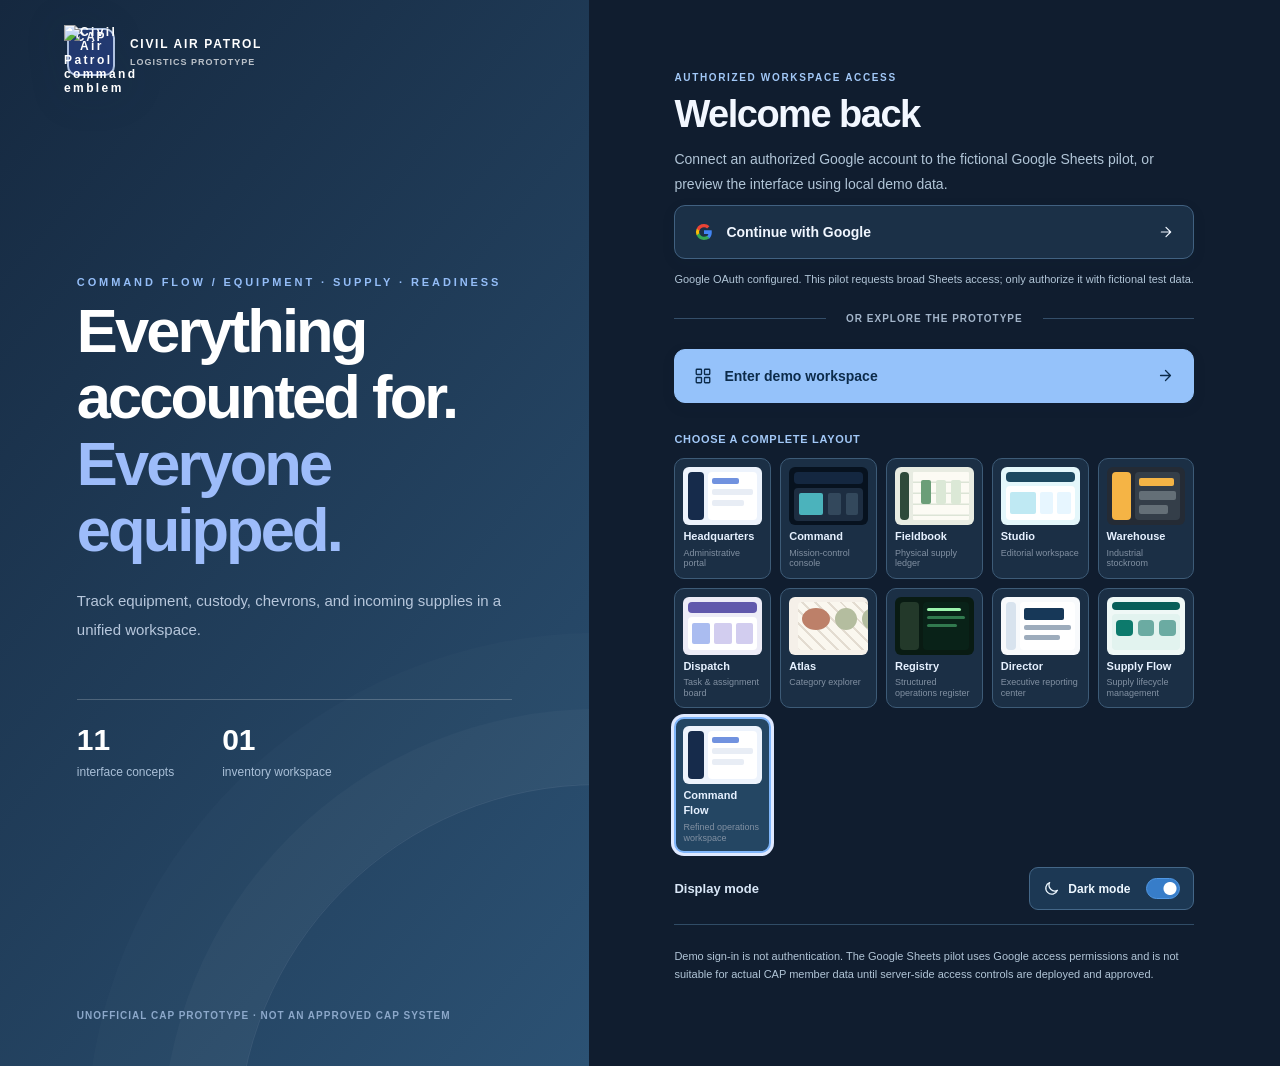
==== commit b763f4ec: "Add partial returns, serialized equipment, reconciliation and condition statuses" ====
--- a/index.html
+++ b/index.html
@@ -16,6 +16,8 @@
   <link rel="stylesheet" href="./supply-v6.css" />
   <link rel="stylesheet" href="./command-flow.css" />
   <link rel="stylesheet" href="./insignia-shelf.css" />
+  <link rel="stylesheet" href="./commandflow-contrast-hotfix.css" />
+  <link rel="stylesheet" href="./accountability-v9.css" />
 </head>
 <body>
   <div id="app"></div>
@@ -25,4 +27,4 @@
   <script src="./insignia-shelf.js"></script>
   <script src="./app.js" defer></script>
 </body>
-</html>+</html>
--- a/commandflow-contrast-hotfix.css
+++ b/commandflow-contrast-hotfix.css
@@ -0,0 +1,144 @@
+/* Command Flow dark-mode readability patch, 2026-11-03.
+   Scoped to Command Flow DARK only. No workflow or light-mode behavior changes. */
+[data-appearance="dark"] .design-commandflow {
+  --cf-bg:#111b2b; --cf-surface:#1d3047; --cf-border:#3a526e;
+  color:#eef4ff;
+}
+[data-appearance="dark"] .design-commandflow .content,
+[data-appearance="dark"] .design-commandflow .page-lead,
+[data-appearance="dark"] .design-commandflow .supply-stock,
+[data-appearance="dark"] .design-commandflow .supply-orders {color:#eaf2ff}
+[data-appearance="dark"] .design-commandflow .page-lead h1,
+[data-appearance="dark"] .design-commandflow .supply-order-coltitle h2,
+[data-appearance="dark"] .design-commandflow .supply-heading h2,
+[data-appearance="dark"] .design-commandflow .supply-stack-desc h3,
+[data-appearance="dark"] .design-commandflow .supply-assignment-grid h3,
+[data-appearance="dark"] .design-commandflow .supply-order-columns article h3,
+[data-appearance="dark"] .design-commandflow .timeline-copy h4,
+[data-appearance="dark"] .design-commandflow .data-panel h2,
+[data-appearance="dark"] .design-commandflow .data-panel h3,
+[data-appearance="dark"] .design-commandflow .data-panel h4,
+[data-appearance="dark"] .design-commandflow .data-table,
+[data-appearance="dark"] .design-commandflow .info-card h3 {color:#f0f6ff!important}
+[data-appearance="dark"] .design-commandflow .page-lead p,
+[data-appearance="dark"] .design-commandflow .timeline-copy p,
+[data-appearance="dark"] .design-commandflow .timeline-copy small,
+[data-appearance="dark"] .design-commandflow .supply-stack-desc small,
+[data-appearance="dark"] .design-commandflow .supply-stack-amount small,
+[data-appearance="dark"] .design-commandflow .supply-order-columns article p,
+[data-appearance="dark"] .design-commandflow .supply-order-columns article small,
+[data-appearance="dark"] .design-commandflow .supply-order-columns article>div,
+[data-appearance="dark"] .design-commandflow .supply-assignment-grid p,
+[data-appearance="dark"] .design-commandflow .supply-order-coltitle>span {color:#bccde1!important}
+[data-appearance="dark"] .design-commandflow .eyebrow,
+[data-appearance="dark"] .design-commandflow .supply-stock-heading {color:#91bdf3!important}
+/* The receiving board previously inherited very pale green columns and white cards. */
+[data-appearance="dark"] .design-commandflow .supply-order-columns>section {
+  background:#182b40!important;border:1px solid #37516e;border-radius:11px;
+}
+[data-appearance="dark"] .design-commandflow .supply-order-columns article,
+[data-appearance="dark"] .design-commandflow .supply-assignment-grid article,
+[data-appearance="dark"] .design-commandflow .supply-stack-row,
+[data-appearance="dark"] .design-commandflow .data-panel,
+[data-appearance="dark"] .design-commandflow .info-card {
+  background:#20344c!important;border-color:#3c5673!important;color:#eef5ff!important;
+}
+[data-appearance="dark"] .design-commandflow .supply-order-columns article button,
+[data-appearance="dark"] .design-commandflow .supply-stack-actions button,
+[data-appearance="dark"] .design-commandflow .supply-assign-bottom button {
+  background:#2a5277!important;color:#eaf5ff!important;border:1px solid #52799f!important;
+}
+/* Category chips and stock search must follow the same dark palette. */
+[data-appearance="dark"] .design-commandflow .supply-category-grid>button,
+[data-appearance="dark"] .design-commandflow .supply-search {
+  background:#1e3148!important;color:#dbeaff!important;border-color:#415c77!important;
+}
+[data-appearance="dark"] .design-commandflow .supply-category-grid>button.selected {
+  background:#315d8e!important;color:#fff!important;border-color:#74a6dc!important;
+}
+[data-appearance="dark"] .design-commandflow .supply-search input,
+[data-appearance="dark"] .design-commandflow .supply-search input::placeholder {
+  color:#d8e6f7!important;
+}
+[data-appearance="dark"] .design-commandflow .supply-search input::placeholder {opacity:.78}
+/* Remove white icon tiles; place smaller icons directly on the card surface. */
+[data-appearance="dark"] .design-commandflow .supply-stack-icon,
+[data-appearance="dark"] .design-commandflow .timeline-icon,
+[data-appearance="dark"] .design-commandflow .cf-kpi>span,
+[data-appearance="dark"] .design-commandflow .cf-handoff>span,
+[data-appearance="dark"] .design-commandflow .cf-handoff-icon {
+  background:transparent!important;border:0!important;box-shadow:none!important;
+  color:#9ec7f6!important;
+}
+[data-appearance="dark"] .design-commandflow .supply-stack-icon {
+  width:28px;height:34px;justify-self:start;
+}
+[data-appearance="dark"] .design-commandflow .supply-stack-icon svg {width:19px;height:19px}
+[data-appearance="dark"] .design-commandflow .timeline-icon svg {width:18px;height:18px}
+[data-appearance="dark"] .design-commandflow .timeline-item {
+  border-color:#46617e!important;
+}
+[data-appearance="dark"] .design-commandflow .cf-kpi strong {color:#fff!important}
+[data-appearance="dark"] .design-commandflow .cf-kpi small {color:#c0d0e3!important}
+/* Preserve visible focus states for tablet/keyboard use. */
+[data-appearance="dark"] .design-commandflow :is(button,input,select):focus-visible {
+  outline:3px solid #8bbdfc;outline-offset:2px;
+}
+
+
+/* Team Access — prevent alternating white/dark rows and unreadable labels. */
+[data-appearance="dark"] .design-commandflow .data-panel .data-table {
+  color:#edf5ff!important;
+  background:#1d3047!important;
+}
+[data-appearance="dark"] .design-commandflow .data-table thead,
+[data-appearance="dark"] .design-commandflow .data-table th {
+  background:#243b54!important;
+  color:#c8d9ee!important;
+  border-color:#46617e!important;
+}
+[data-appearance="dark"] .design-commandflow .data-table tbody tr,
+[data-appearance="dark"] .design-commandflow .data-table tbody tr:nth-child(odd),
+[data-appearance="dark"] .design-commandflow .data-table tbody tr:nth-child(even) {
+  background:#1d3047!important;
+}
+[data-appearance="dark"] .design-commandflow .data-table tbody tr:hover {
+  background:#28415c!important;
+}
+[data-appearance="dark"] .design-commandflow .data-table td {
+  background:transparent!important;
+  border-color:#3d5571!important;
+  color:#dceaff!important;
+}
+[data-appearance="dark"] .design-commandflow .data-table .item-name {
+  color:#f5f9ff!important;
+}
+[data-appearance="dark"] .design-commandflow .data-table .item-sub {
+  color:#b2c8df!important;
+}
+[data-appearance="dark"] .design-commandflow .data-table .btn {
+  background:#294768!important;
+  border-color:#537ca6!important;
+  color:#eff6ff!important;
+}
+[data-appearance="dark"] .design-commandflow .data-table .btn:hover {
+  background:#35618e!important;
+}
+[data-appearance="dark"] .design-commandflow .notice {
+  background:#1c344f!important;
+  border-color:#3e6386!important;
+  color:#d0e5ff!important;
+}
+[data-appearance="dark"] .design-commandflow .notice svg { color:#9ec8fc!important }
+[data-appearance="dark"] .design-commandflow .data-table .tag.purple {
+  color:#dfcaff!important;background:#3c355c!important;
+}
+[data-appearance="dark"] .design-commandflow .data-table .tag.blue {
+  color:#b9dbff!important;background:#27476e!important;
+}
+[data-appearance="dark"] .design-commandflow .data-table .tag.green {
+  color:#aaf3d2!important;background:#17483c!important;
+}
+[data-appearance="dark"] .design-commandflow .data-table .tag.red {
+  color:#ffb6c1!important;background:#573340!important;
+}
--- a/accountability-v9.css
+++ b/accountability-v9.css
@@ -0,0 +1,35 @@
+/* V9: field-accountability workflows. Compatible with Command Flow light/dark and tablet use. */
+.units-list{display:grid;gap:9px;margin-top:14px}
+.unit-entry{display:flex;align-items:center;justify-content:space-between;gap:12px;border:1px solid #d4dfeb;background:#f5f8fd;padding:12px 13px;border-radius:10px}
+.unit-entry>div{display:flex;flex-direction:column;gap:4px;min-width:0}
+.unit-entry b{font-size:12px;color:#243c58;overflow-wrap:anywhere}
+.unit-entry small{font-size:11px;color:#698098;overflow-wrap:anywhere}
+.unit-status{font-size:11px;color:#366da0;font-weight:700}
+.unit-entry .btn{min-height:42px;flex:none}
+.unit-selector{display:grid;gap:8px;border:1px solid #cddbeb;border-radius:11px;padding:14px;background:#f5f9fd;margin:12px 0}
+.unit-selector>b{font-size:13px;color:#263d59}
+.unit-selector>small{font-size:11px;color:#687e94;line-height:1.6}
+.unit-option{display:flex;align-items:center;gap:10px;padding:11px 12px;border:1px solid #d3e2ee;border-radius:8px;background:#fff;min-height:45px;color:#263d57;font-weight:650;font-size:11px;cursor:pointer}
+.unit-option:has(input:checked){border-color:#4b89bd;background:#e7f3ff}
+.unit-option input{width:18px;height:18px;accent-color:#346fac;flex:none}
+.unit-option>span{overflow-wrap:anywhere}
+.form-note{color:#6f839b;font-size:12px;line-height:1.6}
+.design-commandflow .supply-stack-actions{flex-wrap:wrap}
+.design-commandflow .supply-stack-actions>button{min-height:42px;padding:9px 10px;white-space:nowrap}
+.design-commandflow .supply-stack-row{grid-template-columns:36px minmax(0,1fr) 85px minmax(160px,max-content);gap:12px}
+.design-commandflow .supply-stock-heading{grid-template-columns:1fr 85px minmax(160px,max-content)}
+[data-appearance="dark"] .design-commandflow .unit-entry,
+[data-appearance="dark"] .design-commandflow .unit-selector{background:#1e3249;border-color:#405d7b;color:#e8f2ff}
+[data-appearance="dark"] .design-commandflow .unit-entry b,
+[data-appearance="dark"] .design-commandflow .unit-selector>b{color:#edf7ff}
+[data-appearance="dark"] .design-commandflow .unit-entry small,
+[data-appearance="dark"] .design-commandflow .unit-selector>small,
+[data-appearance="dark"] .design-commandflow .form-note{color:#b7cce2}
+[data-appearance="dark"] .design-commandflow .unit-status{color:#99c9f9}
+[data-appearance="dark"] .design-commandflow .unit-option{background:#253c55;border-color:#456587;color:#eaf4ff}
+[data-appearance="dark"] .design-commandflow .unit-option:has(input:checked){background:#2e537a;border-color:#8fbff5}
+@media(max-width:900px){.design-commandflow .supply-stack-row{grid-template-columns:30px minmax(0,1fr) auto}.design-commandflow .supply-stack-actions{grid-column:2 / -1;justify-content:flex-start}.design-commandflow .supply-stock-heading{display:none}}
+@media(max-width:530px){.unit-entry{flex-direction:column;align-items:stretch}.unit-entry .btn{align-self:flex-start}.design-commandflow .supply-stack-row{grid-template-columns:24px minmax(0,1fr) auto;padding:12px}.design-commandflow .supply-stack-actions{grid-column:1 / -1}.design-commandflow .supply-stack-actions>button{min-height:44px}.unit-selector{padding:10px}}
+
+.unit-inline-summary{margin-top:6px;color:#8194a8;font-size:10px;font-weight:600}
+[data-appearance="dark"] .design-commandflow .unit-inline-summary{color:#acc3db}
